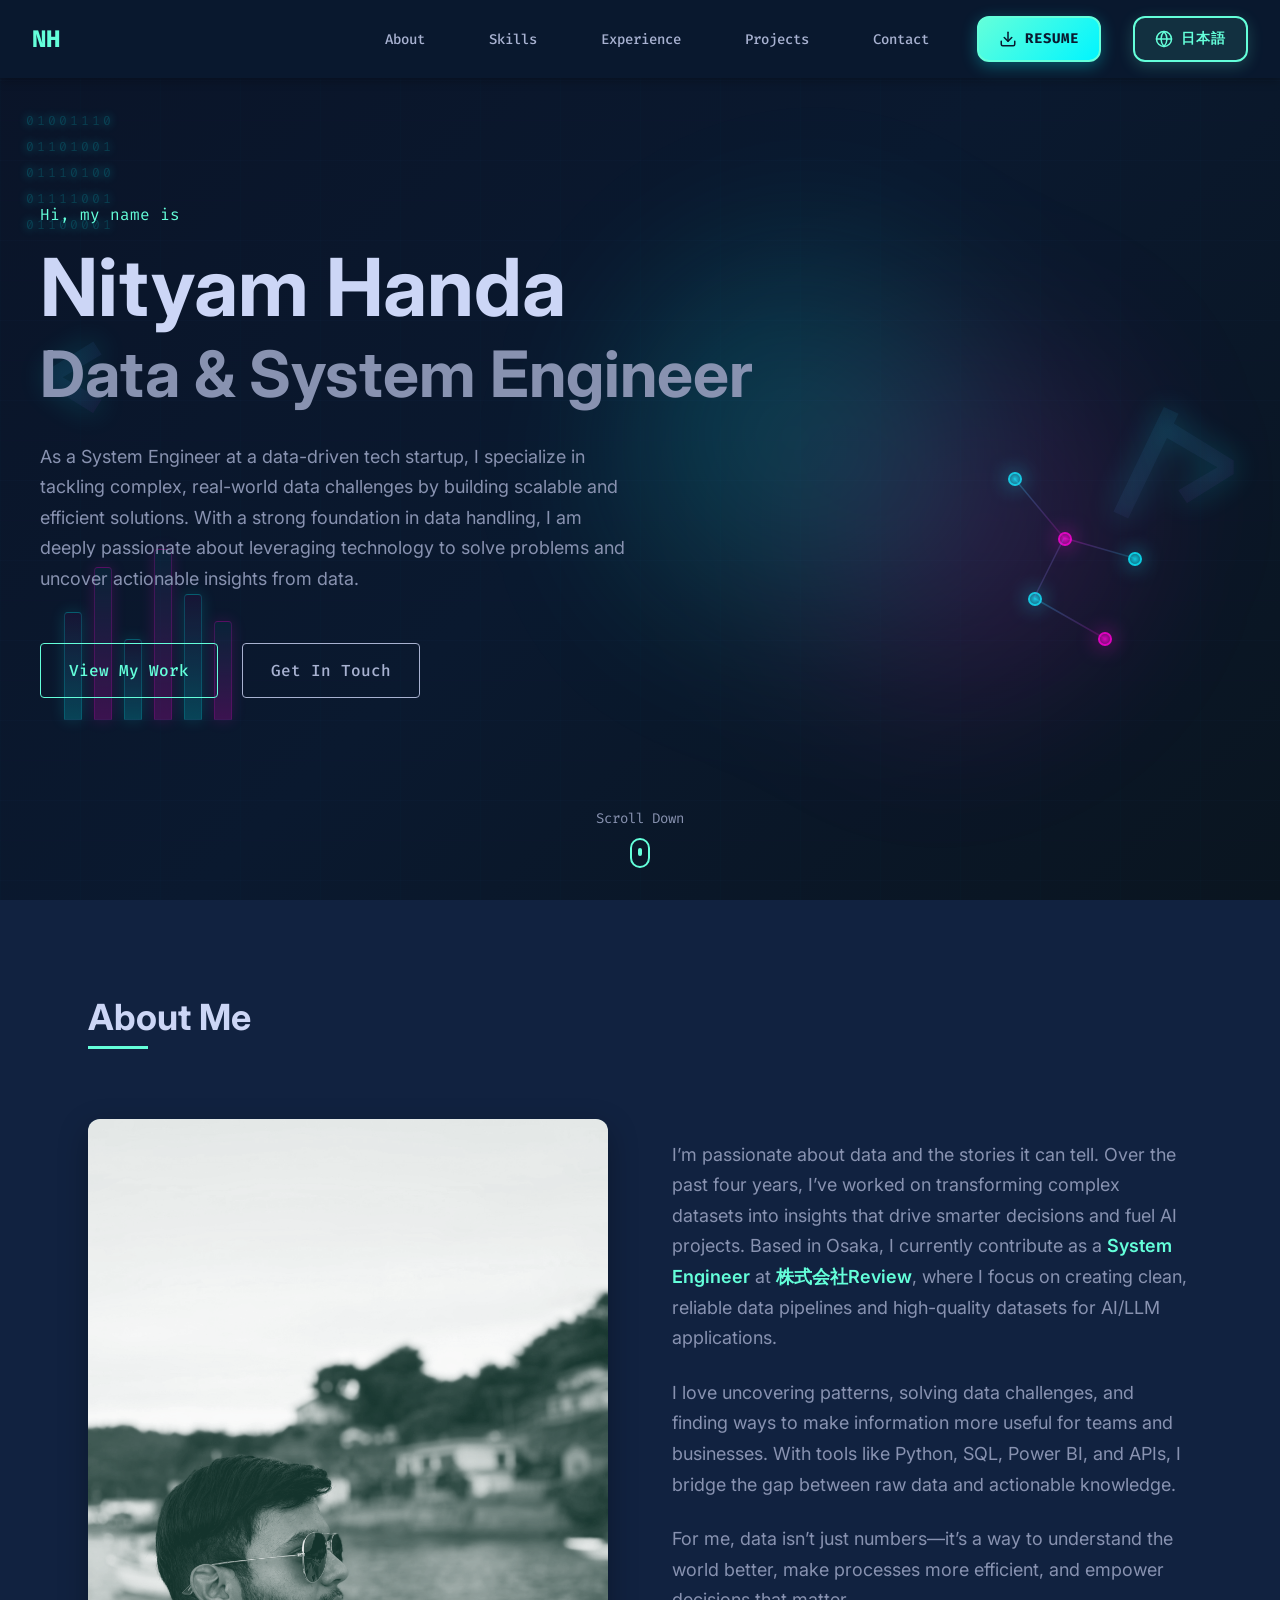
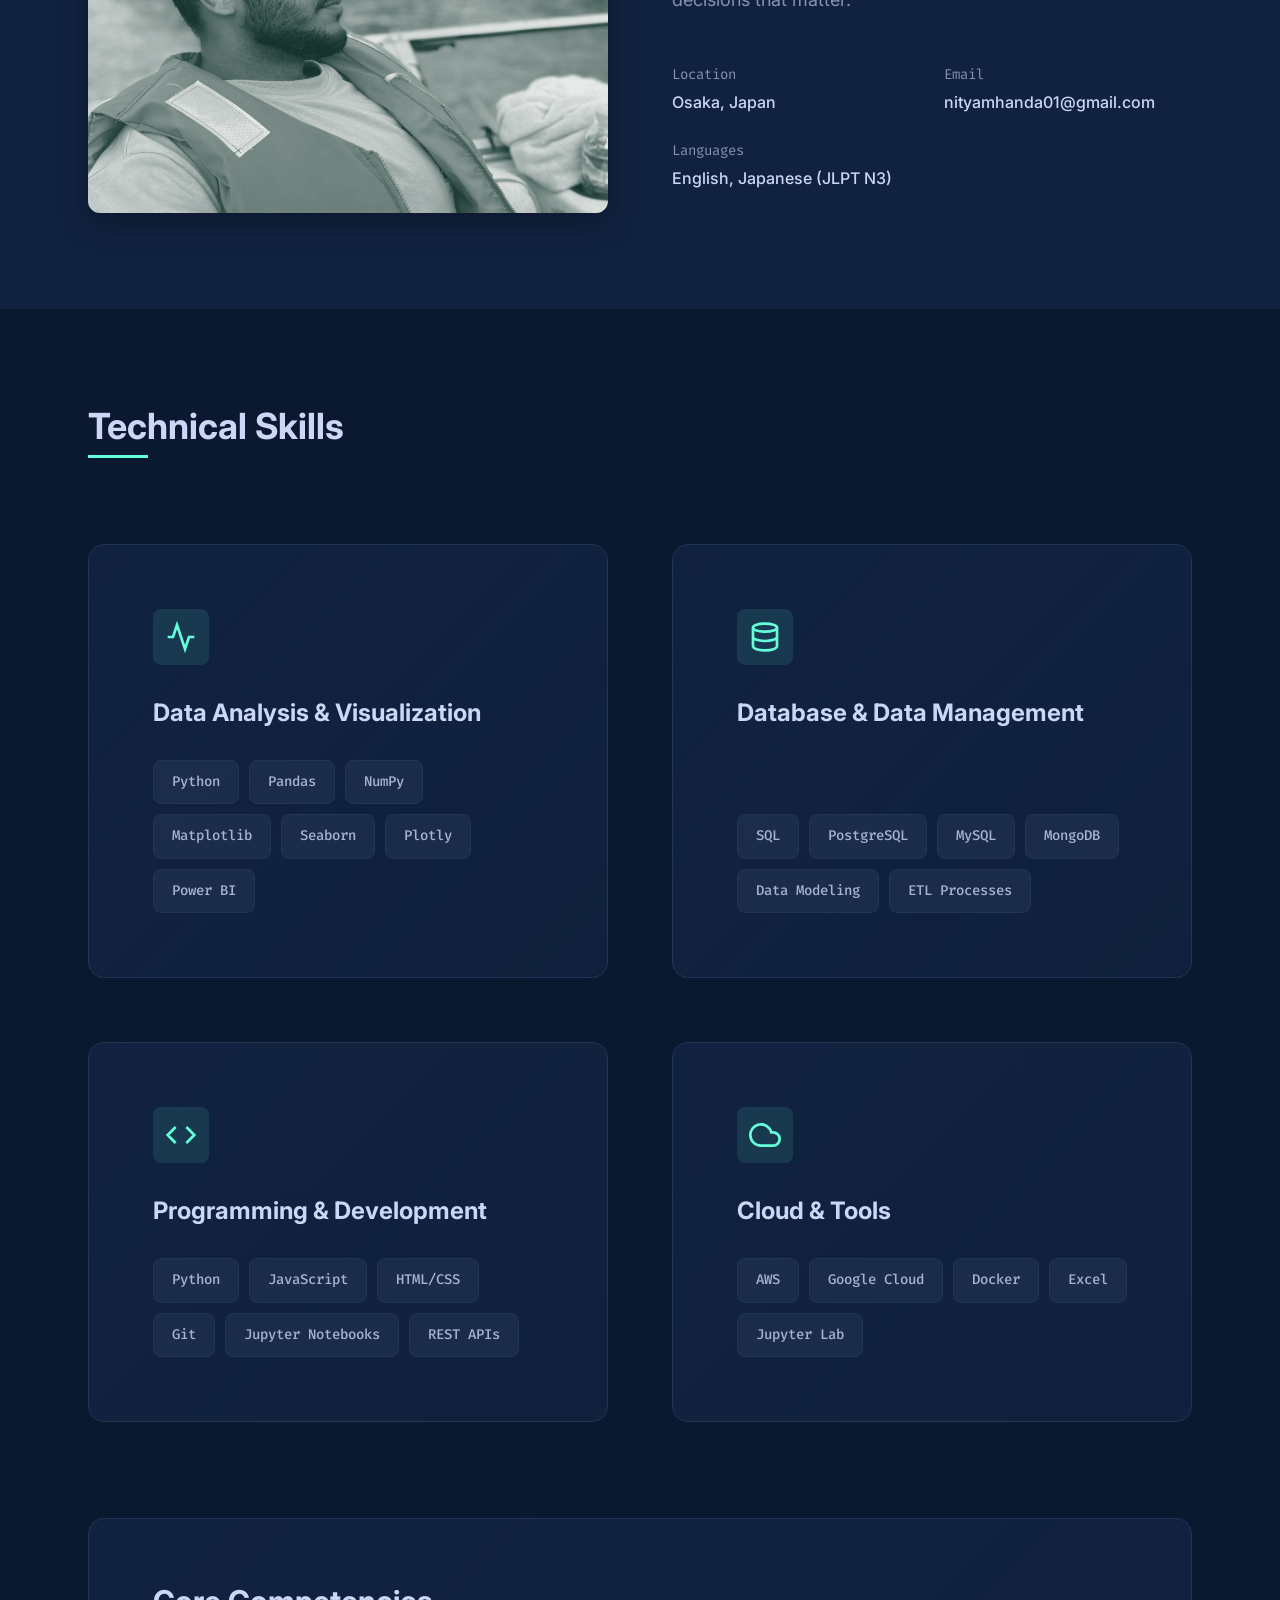
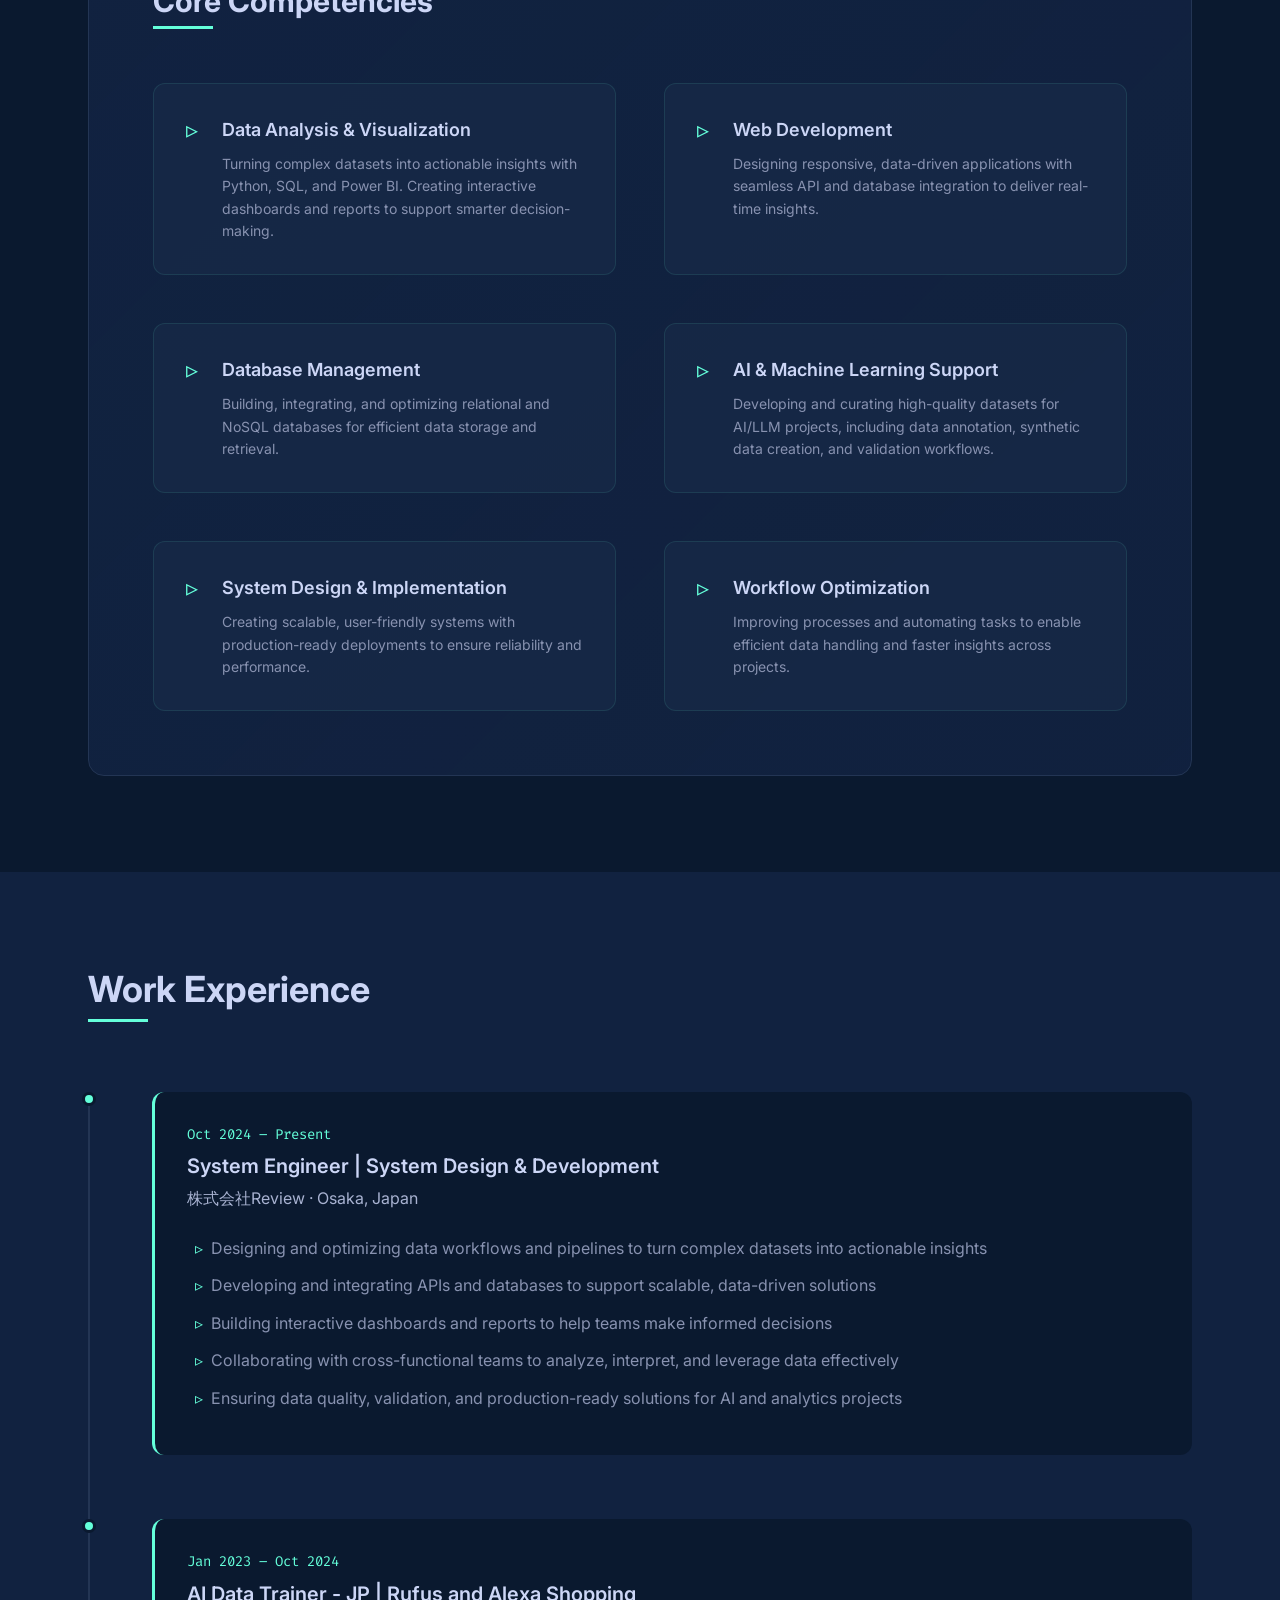
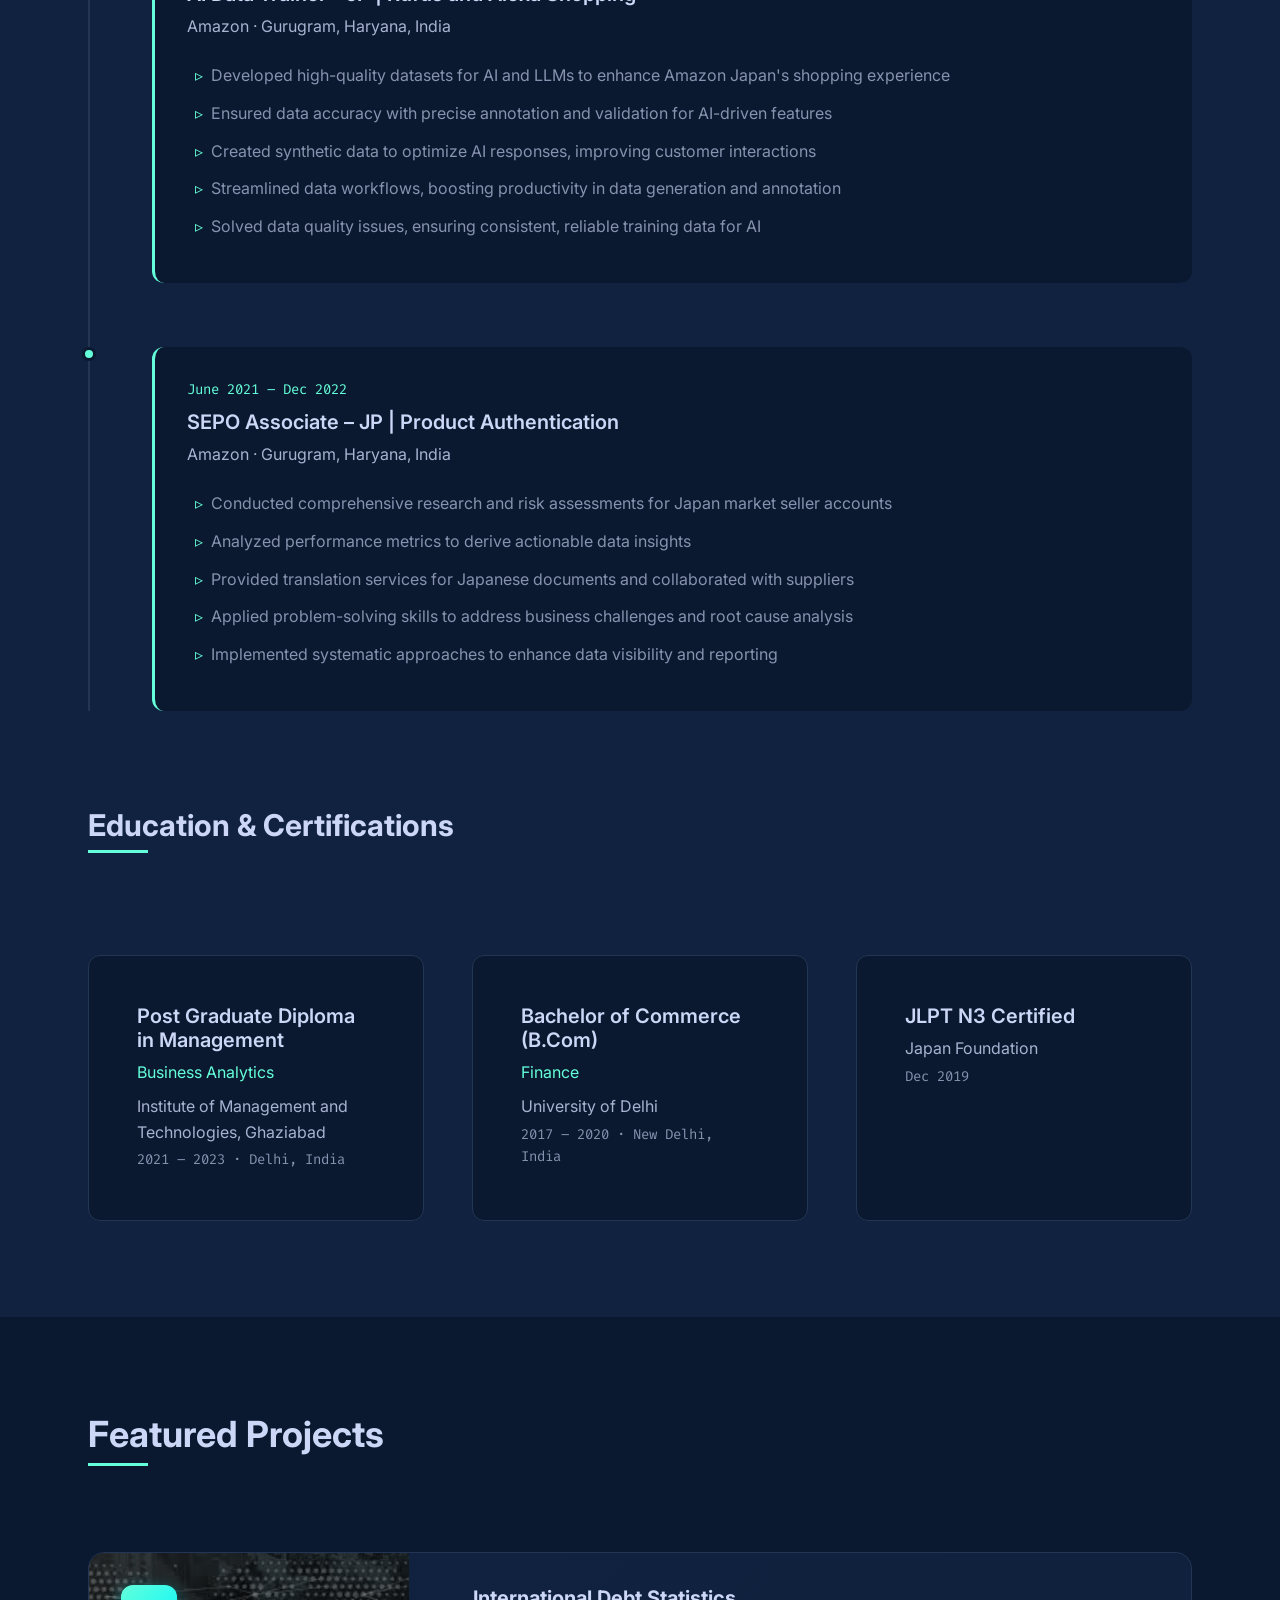
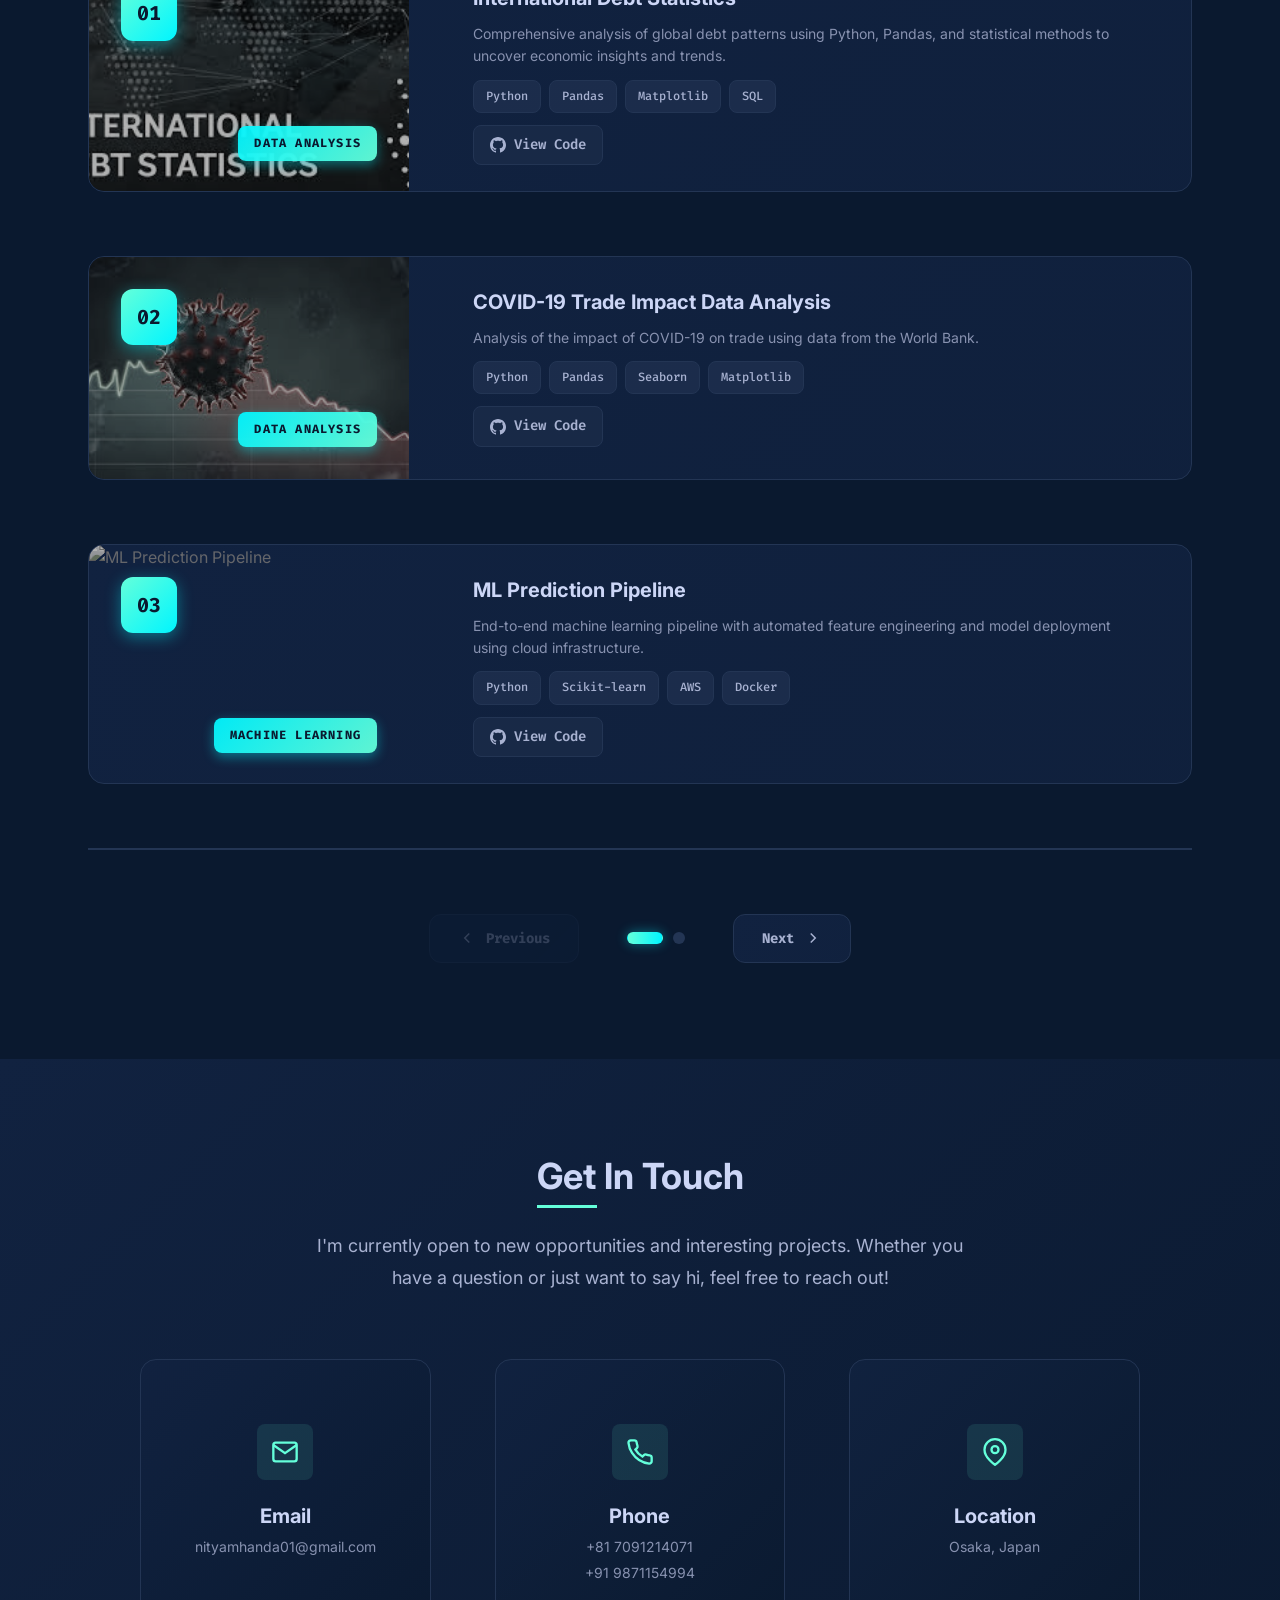
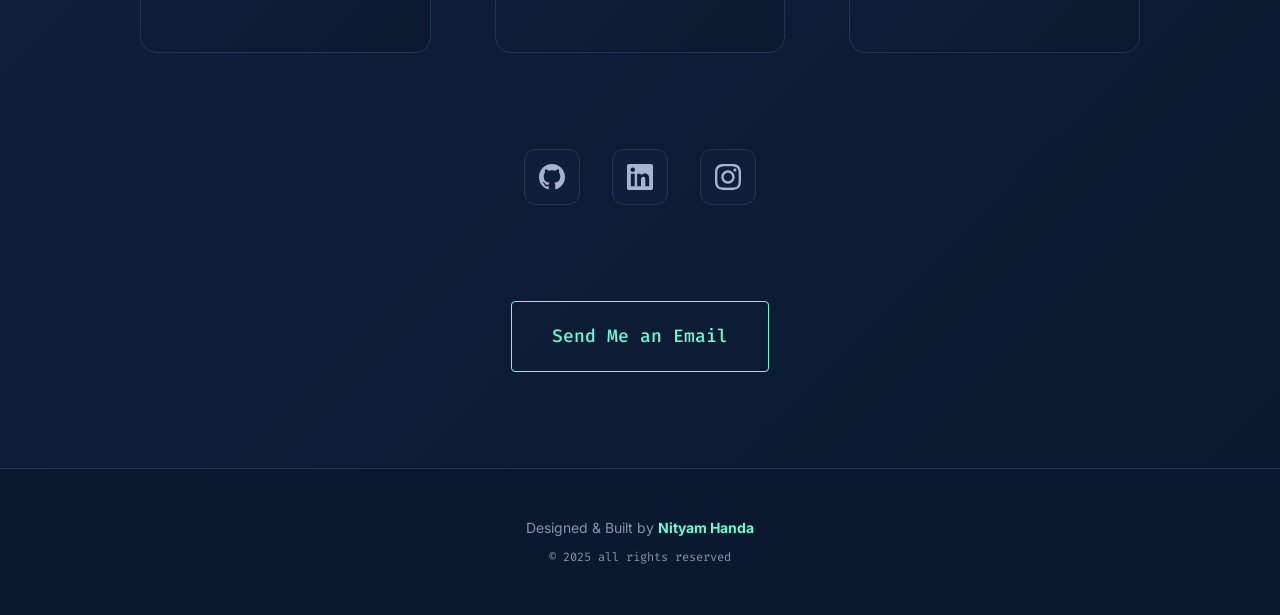
==== index.html @ 38f533dc "resume add" ====
<!DOCTYPE html>
<html lang="en">
<head>
    <meta charset="UTF-8">
    <meta name="viewport" content="width=device-width, initial-scale=1.0">
    <meta name="description" content="Nityam Handa - Data & System Engineer with 4+ years of experience in full-stack development, data analysis, and AI data training.">
    <meta name="author" content="Nityam Handa">
    <meta name="keywords" content="Data Engineer, System Engineer, Full-stack Developer, Python, SQL, Power BI, AI, Machine Learning">
    
    <title>Nityam Handa | Data & System Engineer</title>
    
    <!-- Favicon -->
    <link rel="icon" href="assets/images/favicon.png" type="image/png">
    
    <!-- Google Fonts -->
    <link rel="preconnect" href="https://fonts.googleapis.com">
    <link rel="preconnect" href="https://fonts.gstatic.com" crossorigin>
    <link href="https://fonts.googleapis.com/css2?family=Inter:wght@300;400;500;600;700;800&family=Fira+Code:wght@400;500&display=swap" rel="stylesheet">
    
    <!-- Stylesheet -->
    <link rel="stylesheet" href="css/style.css">
</head>
<body>
    <!-- Navigation -->
    <nav class="navbar" id="navbar">
        <div class="nav-container">
            <a href="#home" class="nav-logo">NH</a>
            <ul class="nav-menu">
                <li class="nav-item"><a href="#about" class="nav-link">About</a></li>
                <li class="nav-item"><a href="#skills" class="nav-link">Skills</a></li>
                <li class="nav-item"><a href="#experience" class="nav-link">Experience</a></li>
                <li class="nav-item"><a href="#projects" class="nav-link">Projects</a></li>
                <li class="nav-item"><a href="#contact" class="nav-link">Contact</a></li>
                <li class="nav-item">
                    <a href="assets/resume/Nityam-Resume(2025-10-07).pdf" download="Nityam-Resume(2025-10-07).pdf" class="resume-download-btn" aria-label="Download Resume">
                        <svg xmlns="http://www.w3.org/2000/svg" viewBox="0 0 24 24" fill="none" stroke="currentColor" stroke-width="2" stroke-linecap="round" stroke-linejoin="round">
                            <path d="M21 15v4a2 2 0 0 1-2 2H5a2 2 0 0 1-2-2v-4"></path>
                            <polyline points="7 10 12 15 17 10"></polyline>
                            <line x1="12" y1="15" x2="12" y2="3"></line>
                        </svg>
                        <span>Resume</span>
                    </a>
                </li>
                <li class="nav-item">
                    <a href="index-jp.html" class="lang-toggle-btn" aria-label="Switch Language">
                        <svg xmlns="http://www.w3.org/2000/svg" viewBox="0 0 24 24" fill="none" stroke="currentColor" stroke-width="2" stroke-linecap="round" stroke-linejoin="round">
                            <circle cx="12" cy="12" r="10"></circle>
                            <line x1="2" y1="12" x2="22" y2="12"></line>
                            <path d="M12 2a15.3 15.3 0 0 1 4 10 15.3 15.3 0 0 1-4 10 15.3 15.3 0 0 1-4-10 15.3 15.3 0 0 1 4-10z"></path>
                        </svg>
                        <span>日本語</span>
                    </a>
                </li>
            </ul>
            <div class="hamburger">
                <span class="bar"></span>
                <span class="bar"></span>
                <span class="bar"></span>
            </div>
        </div>
    </nav>

    <!-- Hero Section -->
    <section id="home" class="hero">
        <!-- Data Tech Background Graphics -->
        <div class="hero-graphics">
            <!-- Floating Data Nodes - Quantum Network -->
            <div class="data-nodes">
                <div class="node node-1"></div>
                <div class="node node-2"></div>
                <div class="node node-3"></div>
                <div class="node node-4"></div>
                <div class="node node-5"></div>
                <svg class="connections" viewBox="0 0 200 250">
                    <defs>
                        <linearGradient id="grad-cyan" x1="0%" y1="0%" x2="100%" y2="100%">
                            <stop offset="0%" style="stop-color:rgba(0, 245, 255, 0.5);stop-opacity:1" />
                            <stop offset="100%" style="stop-color:rgba(255, 0, 214, 0.3);stop-opacity:1" />
                        </linearGradient>
                        <linearGradient id="grad-magenta" x1="0%" y1="0%" x2="100%" y2="100%">
                            <stop offset="0%" style="stop-color:rgba(255, 0, 214, 0.5);stop-opacity:1" />
                            <stop offset="100%" style="stop-color:rgba(0, 245, 255, 0.3);stop-opacity:1" />
                        </linearGradient>
                    </defs>
                    <line x1="36" y1="26" x2="86" y2="86" stroke="url(#grad-cyan)" stroke-width="1.5"/>
                    <line x1="86" y1="86" x2="56" y2="146" stroke="url(#grad-magenta)" stroke-width="1.5"/>
                    <line x1="56" y1="146" x2="126" y2="186" stroke="url(#grad-cyan)" stroke-width="1.5"/>
                    <line x1="86" y1="86" x2="156" y2="106" stroke="url(#grad-magenta)" stroke-width="1.5"/>
                </svg>
            </div>
            
            <!-- Animated Bar Chart -->
            <div class="chart-bars">
                <div class="bar" style="height: 60%;"></div>
                <div class="bar" style="height: 85%;"></div>
                <div class="bar" style="height: 45%;"></div>
                <div class="bar" style="height: 95%;"></div>
                <div class="bar" style="height: 70%;"></div>
                <div class="bar" style="height: 55%;"></div>
            </div>
            
            <!-- Code Brackets Decoration -->
            <div class="code-decoration code-left">&lt;</div>
            <div class="code-decoration code-right">/&gt;</div>
            
            <!-- Binary Stream -->
            <div class="binary-stream">
                01001110<br>
                01101001<br>
                01110100<br>
                01111001<br>
                01100001
            </div>
        </div>
        
        <div class="hero-container">
            <p class="hero-greeting">Hi, my name is</p>
            <h1 class="hero-name">Nityam Handa</h1>
            <h2 class="hero-title">Data & System Engineer</h2>
            <p class="hero-description">
                As a System Engineer at a data-driven tech startup, I specialize in tackling complex, real-world data challenges by building scalable and efficient solutions. 
                With a strong foundation in data handling, I am deeply passionate about leveraging technology to solve problems and uncover actionable insights from data.
            </p>
            <div class="hero-cta">
                <a href="#projects" class="btn btn-primary">View My Work</a>
                <a href="#contact" class="btn btn-secondary">Get In Touch</a>
            </div>
        </div>
        <div class="scroll-indicator">
            <span>Scroll Down</span>
            <div class="scroll-arrow"></div>
        </div>
    </section>

    <!-- About Section -->
    <section id="about" class="about section">
        <div class="container">
            <h2 class="section-title">About Me</h2>
            <div class="about-content">
                <div class="about-image">
                    <div class="image-wrapper">
                        <img src="assets/images/profile.jpg" alt="Nityam Handa">
                    </div>
                </div>
                <div class="about-text">
                    <p class="about-description">
                        I’m passionate about data and the stories it can tell. Over the past four years, I’ve worked on transforming complex datasets into insights that drive smarter decisions and fuel AI projects. Based in Osaka, I currently contribute as a <strong>System Engineer</strong> at <strong>株式会社Review</strong>, where I focus on creating clean, reliable data pipelines and high-quality datasets for AI/LLM applications.
                    </p>
                    <p class="about-description">
                        I love uncovering patterns, solving data challenges, and finding ways to make information more useful for teams and businesses. With tools like Python, SQL, Power BI, and APIs, I bridge the gap between raw data and actionable knowledge.
                    </p>
                    <p class="about-description">
                        For me, data isn’t just numbers—it’s a way to understand the world better, make processes more efficient, and empower decisions that matter.
                    </p>
                    
                    <div class="about-info">
                        <div class="info-item">
                            <span class="info-label">Location</span>
                            <span class="info-value">Osaka, Japan</span>
                        </div>
                        <div class="info-item">
                            <span class="info-label">Email</span>
                            <a href="mailto:nityamhanda01@gmail.com" class="info-value">nityamhanda01@gmail.com</a>
                        </div>
                        <div class="info-item">
                            <span class="info-label">Languages</span>
                            <span class="info-value">English, Japanese (JLPT N3)</span>
                        </div>
                    </div>
                </div>
            </div>
        </div>
    </section>

    <!-- Skills Section -->
    <section id="skills" class="skills section">
        <div class="container">
            <h2 class="section-title">Technical Skills</h2>
            <!-- <p class="section-subtitle">Technologies and tools I work with</p> -->
            
            <div class="skills-grid">
                <!-- Data Analysis & Visualization -->
                <article class="skill-category">
                    <div class="skill-icon">
                        <svg viewBox="0 0 24 24" fill="none" stroke="currentColor" stroke-width="2">
                            <polyline points="22 12 18 12 15 21 9 3 6 12 2 12"></polyline>
                        </svg>
                    </div>
                    <h3 class="skill-category-title">Data Analysis & Visualization</h3>
                    <div class="skill-tags">
                        <span class="skill-tag">Python</span>
                        <span class="skill-tag">Pandas</span>
                        <span class="skill-tag">NumPy</span>
                        <span class="skill-tag">Matplotlib</span>
                        <span class="skill-tag">Seaborn</span>
                        <span class="skill-tag">Plotly</span>
                        <span class="skill-tag">Power BI</span>
                    </div>
                </article>

                <!-- Database & Data Management -->
                <article class="skill-category">
                    <div class="skill-icon">
                        <svg viewBox="0 0 24 24" fill="none" stroke="currentColor" stroke-width="2">
                            <ellipse cx="12" cy="5" rx="9" ry="3"></ellipse>
                            <path d="M21 12c0 1.66-4 3-9 3s-9-1.34-9-3"></path>
                            <path d="M3 5v14c0 1.66 4 3 9 3s9-1.34 9-3V5"></path>
                        </svg>
                    </div>
                    <h3 class="skill-category-title">Database & Data Management</h3>
                    <div class="skill-tags">
                        <span class="skill-tag">SQL</span>
                        <span class="skill-tag">PostgreSQL</span>
                        <span class="skill-tag">MySQL</span>
                        <span class="skill-tag">MongoDB</span>
                        <span class="skill-tag">Data Modeling</span>
                        <span class="skill-tag">ETL Processes</span>
                    </div>
                </article>

                <!-- Programming & Development -->
                <article class="skill-category">
                    <div class="skill-icon">
                        <svg viewBox="0 0 24 24" fill="none" stroke="currentColor" stroke-width="2">
                            <polyline points="16 18 22 12 16 6"></polyline>
                            <polyline points="8 6 2 12 8 18"></polyline>
                        </svg>
                    </div>
                    <h3 class="skill-category-title">Programming & Development</h3>
                    <div class="skill-tags">
                        <span class="skill-tag">Python</span>
                        <span class="skill-tag">JavaScript</span>
                        <span class="skill-tag">HTML/CSS</span>
                        <span class="skill-tag">Git</span>
                        <span class="skill-tag">Jupyter Notebooks</span>
                        <span class="skill-tag">REST APIs</span>
                    </div>
                </article>

                <!-- Cloud & Tools -->
                <article class="skill-category">
                    <div class="skill-icon">
                        <svg viewBox="0 0 24 24" fill="none" stroke="currentColor" stroke-width="2">
                            <path d="M18 10h-1.26A8 8 0 1 0 9 20h9a5 5 0 0 0 0-10z"></path>
                        </svg>
                    </div>
                    <h3 class="skill-category-title">Cloud & Tools</h3>
                    <div class="skill-tags">
                        <span class="skill-tag">AWS</span>
                        <span class="skill-tag">Google Cloud</span>
                        <span class="skill-tag">Docker</span>
                        <span class="skill-tag">Excel</span>
                        <span class="skill-tag">Jupyter Lab</span>
                    </div>
                </article>
            </div>

            <!-- Core Competencies -->
            <div class="competencies">
                <h3 class="competencies-title">Core Competencies</h3>
                <div class="competencies-grid">
                    <div class="competency-item">
                        <span class="competency-bullet">▹</span>
                        <div>
                            <strong>Data Analysis & Visualization</strong>
                            <p>Turning complex datasets into actionable insights with Python, SQL, and Power BI. Creating interactive dashboards and reports to support smarter decision-making.</p>
                        </div>
                    </div>
                    <div class="competency-item">
                        <span class="competency-bullet">▹</span>
                        <div>
                            <strong>Web Development</strong>
                            <p>Designing responsive, data-driven applications with seamless API and database integration to deliver real-time insights.</p>
                        </div>
                    </div>
                    <div class="competency-item">
                        <span class="competency-bullet">▹</span>
                        <div>
                            <strong>Database Management</strong>
                            <p>Building, integrating, and optimizing relational and NoSQL databases for efficient data storage and retrieval.</p>
                        </div>
                    </div>
                    <div class="competency-item">
                        <span class="competency-bullet">▹</span>
                        <div>
                            <strong>AI & Machine Learning Support</strong>
                            <p>Developing and curating high-quality datasets for AI/LLM projects, including data annotation, synthetic data creation, and validation workflows.</p>
                        </div>
                    </div>
                    <div class="competency-item">
                        <span class="competency-bullet">▹</span>
                        <div>
                            <strong>System Design & Implementation</strong>
                            <p>Creating scalable, user-friendly systems with production-ready deployments to ensure reliability and performance.</p>
                        </div>
                    </div>
                    <div class="competency-item">
                        <span class="competency-bullet">▹</span>
                        <div>
                            <strong>Workflow Optimization</strong>
                            <p>Improving processes and automating tasks to enable efficient data handling and faster insights across projects.</p>
                        </div>
                    </div>
                </div>
            </div>
        </div>
    </section>

    <!-- Experience Section -->
    <section id="experience" class="experience section">
        <div class="container">
            <h2 class="section-title">Work Experience</h2>
            
            <div class="timeline">
                <!-- Current Position -->
                <article class="timeline-item">
                    <div class="timeline-marker"></div>
                    <div class="timeline-content">
                        <span class="timeline-date">Oct 2024 – Present</span>
                        <h3 class="timeline-title">System Engineer | System Design & Development</h3>
                        <p class="timeline-company">株式会社Review · Osaka, Japan</p>
                        <ul class="timeline-description">
                            <li>Designing and optimizing data workflows and pipelines to turn complex datasets into actionable insights</li>
                            <li>Developing and integrating APIs and databases to support scalable, data-driven solutions</li>
                            <li>Building interactive dashboards and reports to help teams make informed decisions</li>
                            <li>Collaborating with cross-functional teams to analyze, interpret, and leverage data effectively</li>
                            <li>Ensuring data quality, validation, and production-ready solutions for AI and analytics projects</li>
                        </ul>
                    </div>
                </article>

                <!-- Amazon - AI Data Trainer -->
                <article class="timeline-item">
                    <div class="timeline-marker"></div>
                    <div class="timeline-content">
                        <span class="timeline-date">Jan 2023 – Oct 2024</span>
                        <h3 class="timeline-title">AI Data Trainer - JP | Rufus and Alexa Shopping</h3>
                        <p class="timeline-company">Amazon · Gurugram, Haryana, India</p>
                        <ul class="timeline-description">
                            <li>Developed high-quality datasets for AI and LLMs to enhance Amazon Japan's shopping experience</li>
                            <li>Ensured data accuracy with precise annotation and validation for AI-driven features</li>
                            <li>Created synthetic data to optimize AI responses, improving customer interactions</li>
                            <li>Streamlined data workflows, boosting productivity in data generation and annotation</li>
                            <li>Solved data quality issues, ensuring consistent, reliable training data for AI</li>
                        </ul>
                    </div>
                </article>

                <!-- Amazon - SEPO Associate -->
                <article class="timeline-item">
                    <div class="timeline-marker"></div>
                    <div class="timeline-content">
                        <span class="timeline-date">June 2021 – Dec 2022</span>
                        <h3 class="timeline-title">SEPO Associate – JP | Product Authentication</h3>
                        <p class="timeline-company">Amazon · Gurugram, Haryana, India</p>
                        <ul class="timeline-description">
                            <li>Conducted comprehensive research and risk assessments for Japan market seller accounts</li>
                            <li>Analyzed performance metrics to derive actionable data insights</li>
                            <li>Provided translation services for Japanese documents and collaborated with suppliers</li>
                            <li>Applied problem-solving skills to address business challenges and root cause analysis</li>
                            <li>Implemented systematic approaches to enhance data visibility and reporting</li>
                        </ul>
                    </div>
                </article>
            </div>

            <!-- Education -->
            <div class="education">
                <h3 class="education-title">Education & Certifications</h3>
                <div class="education-grid">
                    <article class="education-item">
                        <h4>Post Graduate Diploma in Management</h4>
                        <p class="education-degree">Business Analytics</p>
                        <p class="education-school">Institute of Management and Technologies, Ghaziabad</p>
                        <p class="education-date">2021 – 2023 · Delhi, India</p>
                    </article>
                    <article class="education-item">
                        <h4>Bachelor of Commerce (B.Com)</h4>
                        <p class="education-degree">Finance</p>
                        <p class="education-school">University of Delhi</p>
                        <p class="education-date">2017 – 2020 · New Delhi, India</p>
                    </article>
                    <article class="education-item">
                        <h4>JLPT N3 Certified</h4>
                        <p class="education-school">Japan Foundation</p>
                        <p class="education-date">Dec 2019</p>
                    </article>
                </div>
            </div>
        </div>
    </section>

    <!-- Projects Section -->
    <section id="projects" class="projects section">
        <div class="container">
            <h2 class="section-title">Featured Projects</h2>
            <!-- <p class="section-subtitle">Some of my recent work</p> -->
            
            <!-- Projects Container with Pagination -->
            <div class="projects-container">
                <div class="projects-grid" id="projects-grid">
                <!-- Project 1 -->
                <article class="project-card" data-category="data-analysis">
                    <div class="project-number">01</div>
                    <div class="project-image">
                        <img src="assets/images/images.jpeg" alt="International Debt Statistics Analysis">
                        <div class="project-overlay">
                            <span class="project-badge">Data Analysis</span>
                        </div>
                    </div>
                    <div class="project-content">
                        <h3 class="project-title">International Debt Statistics</h3>
                        <p class="project-description">
                            Comprehensive analysis of global debt patterns using Python, Pandas, and statistical methods to uncover economic insights and trends.
                        </p>
                        <div class="project-tech">
                            <span class="tech-tag">Python</span>
                            <span class="tech-tag">Pandas</span>
                            <span class="tech-tag">Matplotlib</span>
                            <span class="tech-tag">SQL</span>
                        </div>
                        <div class="project-links">
                            <a href="https://github.com/Nityam713/International-Debt-Statistics" target="_blank" rel="noopener noreferrer" class="project-link">
                                <svg viewBox="0 0 24 24" fill="currentColor">
                                    <path d="M12 0c-6.626 0-12 5.373-12 12 0 5.302 3.438 9.8 8.207 11.387.599.111.793-.261.793-.577v-2.234c-3.338.726-4.033-1.416-4.033-1.416-.546-1.387-1.333-1.756-1.333-1.756-1.089-.745.083-.729.083-.729 1.205.084 1.839 1.237 1.839 1.237 1.07 1.834 2.807 1.304 3.492.997.107-.775.418-1.305.762-1.604-2.665-.305-5.467-1.334-5.467-5.931 0-1.311.469-2.381 1.236-3.221-.124-.303-.535-1.524.117-3.176 0 0 1.008-.322 3.301 1.23.957-.266 1.983-.399 3.003-.404 1.02.005 2.047.138 3.006.404 2.291-1.552 3.297-1.23 3.297-1.23.653 1.653.242 2.874.118 3.176.77.84 1.235 1.911 1.235 3.221 0 4.609-2.807 5.624-5.479 5.921.43.372.823 1.102.823 2.222v3.293c0 .319.192.694.801.576 4.765-1.589 8.199-6.086 8.199-11.386 0-6.627-5.373-12-12-12z"/>
                                </svg>
                                <span>View Code</span>
                            </a>
                        </div>
                    </div>
                </article>

                <!-- Project 2 -->
                <article class="project-card" data-category="Data Analysis">
                    <div class="project-number">02</div>
                    <div class="project-image">
                        <img src="assets/images/images2.jpeg" alt="COVID-19-Trade-Impact-Data-Analysis
                        ">
                        <div class="project-overlay">
                            <span class="project-badge">Data Analysis</span>
                        </div>
                    </div>
                    <div class="project-content">
                        <h3 class="project-title">COVID-19 Trade Impact Data Analysis</h3>
                        <p class="project-description">
                            Analysis of the impact of COVID-19 on trade using data from the World Bank.
                        </p>
                        <div class="project-tech">
                            <span class="tech-tag">Python</span>
                            <span class="tech-tag">Pandas</span>
                            <span class="tech-tag">Seaborn</span>
                            <span class="tech-tag">Matplotlib</span>
                        </div>
                        <div class="project-links">
                            <a href="https://github.com/Nityam713/COVID-19-Trade-Impact-Data-Analysis" target="_blank" rel="noopener noreferrer" class="project-link">
                                <svg viewBox="0 0 24 24" fill="currentColor">
                                    <path d="M12 0c-6.626 0-12 5.373-12 12 0 5.302 3.438 9.8 8.207 11.387.599.111.793-.261.793-.577v-2.234c-3.338.726-4.033-1.416-4.033-1.416-.546-1.387-1.333-1.756-1.333-1.756-1.089-.745.083-.729.083-.729 1.205.084 1.839 1.237 1.839 1.237 1.07 1.834 2.807 1.304 3.492.997.107-.775.418-1.305.762-1.604-2.665-.305-5.467-1.334-5.467-5.931 0-1.311.469-2.381 1.236-3.221-.124-.303-.535-1.524.117-3.176 0 0 1.008-.322 3.301 1.23.957-.266 1.983-.399 3.003-.404 1.02.005 2.047.138 3.006.404 2.291-1.552 3.297-1.23 3.297-1.23.653 1.653.242 2.874.118 3.176.77.84 1.235 1.911 1.235 3.221 0 4.609-2.807 5.624-5.479 5.921.43.372.823 1.102.823 2.222v3.293c0 .319.192.694.801.576 4.765-1.589 8.199-6.086 8.199-11.386 0-6.627-5.373-12-12-12z"/>
                                </svg>
                                <span>View Code</span>
                            </a>
                        </div>
                    </div>
                </article>

                <!-- Project 3 -->
                <article class="project-card" data-category="machine-learning">
                    <div class="project-number">03</div>
                    <div class="project-image">
                        <img src="https://images.unsplash.com/photo-1555949963-aa79dcee981c?w=600&h=400&fit=crop" alt="ML Prediction Pipeline">
                        <div class="project-overlay">
                            <span class="project-badge">Machine Learning</span>
                        </div>
                    </div>
                    <div class="project-content">
                        <h3 class="project-title">ML Prediction Pipeline</h3>
                        <p class="project-description">
                            End-to-end machine learning pipeline with automated feature engineering and model deployment using cloud infrastructure.
                        </p>
                        <div class="project-tech">
                            <span class="tech-tag">Python</span>
                            <span class="tech-tag">Scikit-learn</span>
                            <span class="tech-tag">AWS</span>
                            <span class="tech-tag">Docker</span>
                        </div>
                        <div class="project-links">
                            <a href="#" target="_blank" rel="noopener noreferrer" class="project-link">
                                <svg viewBox="0 0 24 24" fill="currentColor">
                                    <path d="M12 0c-6.626 0-12 5.373-12 12 0 5.302 3.438 9.8 8.207 11.387.599.111.793-.261.793-.577v-2.234c-3.338.726-4.033-1.416-4.033-1.416-.546-1.387-1.333-1.756-1.333-1.756-1.089-.745.083-.729.083-.729 1.205.084 1.839 1.237 1.839 1.237 1.07 1.834 2.807 1.304 3.492.997.107-.775.418-1.305.762-1.604-2.665-.305-5.467-1.334-5.467-5.931 0-1.311.469-2.381 1.236-3.221-.124-.303-.535-1.524.117-3.176 0 0 1.008-.322 3.301 1.23.957-.266 1.983-.399 3.003-.404 1.02.005 2.047.138 3.006.404 2.291-1.552 3.297-1.23 3.297-1.23.653 1.653.242 2.874.118 3.176.77.84 1.235 1.911 1.235 3.221 0 4.609-2.807 5.624-5.479 5.921.43.372.823 1.102.823 2.222v3.293c0 .319.192.694.801.576 4.765-1.589 8.199-6.086 8.199-11.386 0-6.627-5.373-12-12-12z"/>
                                </svg>
                                <span>View Code</span>
                            </a>
                        </div>
                    </div>
                </article>

                <!-- Project 4 - Data Market Square -->
                <article class="project-card" data-category="web-development">
                    <div class="project-number">04</div>
                    <div class="project-image">
                        <img src="assets/images/dms.png" alt="Data Market Square">
                        <div class="project-overlay">
                            <span class="project-badge">Collaborative</span>
                        </div>
                    </div>
                    <div class="project-content">
                        <h3 class="project-title">Data Market Square</h3>
                        <p class="project-description">
                            Company website with CMS, blog system, and contact management for client. Built with modern web technologies.
                        </p>
                        <div class="project-tech">
                            <span class="tech-tag">Web Development</span>
                            <span class="tech-tag">CMS</span>
                            <span class="tech-tag">Full-stack</span>
                        </div>
                        <div class="project-links">
                            <a href="https://www.dm-square.com/" target="_blank" rel="noopener noreferrer" class="project-link">
                                <svg viewBox="0 0 24 24" fill="currentColor">
                                    <path d="M12 0c-6.626 0-12 5.373-12 12 0 5.302 3.438 9.8 8.207 11.387.599.111.793-.261.793-.577v-2.234c-3.338.726-4.033-1.416-4.033-1.416-.546-1.387-1.333-1.756-1.333-1.756-1.089-.745.083-.729.083-.729 1.205.084 1.839 1.237 1.839 1.237 1.07 1.834 2.807 1.304 3.492.997.107-.775.418-1.305.762-1.604-2.665-.305-5.467-1.334-5.467-5.931 0-1.311.469-2.381 1.236-3.221-.124-.303-.535-1.524.117-3.176 0 0 1.008-.322 3.301 1.23.957-.266 1.983-.399 3.003-.404 1.02.005 2.047.138 3.006.404 2.291-1.552 3.297-1.23 3.297-1.23.653 1.653.242 2.874.118 3.176.77.84 1.235 1.911 1.235 3.221 0 4.609-2.807 5.624-5.479 5.921.43.372.823 1.102.823 2.222v3.293c0 .319.192.694.801.576 4.765-1.589 8.199-6.086 8.199-11.386 0-6.627-5.373-12-12-12z"/>
                                </svg>
                                <span>Visit Site</span>
                            </a>
                        </div>
                    </div>
                </article>
            </div>
            
            <!-- Pagination Controls -->
            <div class="pagination-controls">
                <button class="pagination-btn" id="prev-btn" disabled>
                    <svg viewBox="0 0 24 24" fill="none" stroke="currentColor" stroke-width="2">
                        <polyline points="15 18 9 12 15 6"></polyline>
                    </svg>
                    Previous
                </button>
                <div class="pagination-dots" id="pagination-dots"></div>
                <button class="pagination-btn" id="next-btn">
                    Next
                    <svg viewBox="0 0 24 24" fill="none" stroke="currentColor" stroke-width="2">
                        <polyline points="9 18 15 12 9 6"></polyline>
                    </svg>
                </button>
            </div>
        </div>
        </div>
    </section>

    <!-- Contact Section -->
    <section id="contact" class="contact section">
        <div class="container">
            <h2 class="section-title">Get In Touch</h2>
            <p class="contact-intro">
                I'm currently open to new opportunities and interesting projects. Whether you have a question or 
                just want to say hi, feel free to reach out!
            </p>
            
            <div class="contact-content">
                <div class="contact-info">
                    <div class="contact-item">
                        <div class="contact-icon">
                            <svg viewBox="0 0 24 24" fill="none" stroke="currentColor" stroke-width="2">
                                <path d="M4 4h16c1.1 0 2 .9 2 2v12c0 1.1-.9 2-2 2H4c-1.1 0-2-.9-2-2V6c0-1.1.9-2 2-2z"></path>
                                <polyline points="22,6 12,13 2,6"></polyline>
                            </svg>
                        </div>
                        <div>
                            <h3>Email</h3>
                            <a href="mailto:nityamhanda01@gmail.com">nityamhanda01@gmail.com</a>
                        </div>
                    </div>
                    
                    <div class="contact-item">
                        <div class="contact-icon">
                            <svg viewBox="0 0 24 24" fill="none" stroke="currentColor" stroke-width="2">
                                <path d="M22 16.92v3a2 2 0 0 1-2.18 2 19.79 19.79 0 0 1-8.63-3.07 19.5 19.5 0 0 1-6-6 19.79 19.79 0 0 1-3.07-8.67A2 2 0 0 1 4.11 2h3a2 2 0 0 1 2 1.72 12.84 12.84 0 0 0 .7 2.81 2 2 0 0 1-.45 2.11L8.09 9.91a16 16 0 0 0 6 6l1.27-1.27a2 2 0 0 1 2.11-.45 12.84 12.84 0 0 0 2.81.7A2 2 0 0 1 22 16.92z"></path>
                            </svg>
                        </div>
                        <div>
                            <h3>Phone</h3>
                            <a href="tel:+817091214071">+81 7091214071</a>
                            <a href="tel:+919871154994">+91 9871154994</a>
                        </div>
                    </div>
                    
                    <div class="contact-item">
                        <div class="contact-icon">
                            <svg viewBox="0 0 24 24" fill="none" stroke="currentColor" stroke-width="2">
                                <path d="M21 10c0 7-9 13-9 13s-9-6-9-13a9 9 0 0 1 18 0z"></path>
                                <circle cx="12" cy="10" r="3"></circle>
                            </svg>
                        </div>
                        <div>
                            <h3>Location</h3>
                            <p>Osaka, Japan</p>
                        </div>
                    </div>
                </div>
                
                <div class="social-links">
                    <a href="https://github.com/Nityam713?tab=repositories" target="_blank" rel="noopener noreferrer" class="social-link" aria-label="GitHub">
                        <svg viewBox="0 0 24 24" fill="currentColor">
                            <path d="M12 0c-6.626 0-12 5.373-12 12 0 5.302 3.438 9.8 8.207 11.387.599.111.793-.261.793-.577v-2.234c-3.338.726-4.033-1.416-4.033-1.416-.546-1.387-1.333-1.756-1.333-1.756-1.089-.745.083-.729.083-.729 1.205.084 1.839 1.237 1.839 1.237 1.07 1.834 2.807 1.304 3.492.997.107-.775.418-1.305.762-1.604-2.665-.305-5.467-1.334-5.467-5.931 0-1.311.469-2.381 1.236-3.221-.124-.303-.535-1.524.117-3.176 0 0 1.008-.322 3.301 1.23.957-.266 1.983-.399 3.003-.404 1.02.005 2.047.138 3.006.404 2.291-1.552 3.297-1.23 3.297-1.23.653 1.653.242 2.874.118 3.176.77.84 1.235 1.911 1.235 3.221 0 4.609-2.807 5.624-5.479 5.921.43.372.823 1.102.823 2.222v3.293c0 .319.192.694.801.576 4.765-1.589 8.199-6.086 8.199-11.386 0-6.627-5.373-12-12-12z"/>
                        </svg>
                    </a>
                    <a href="https://www.linkedin.com/in/nityam-h-ab3b82157/" target="_blank" rel="noopener noreferrer" class="social-link" aria-label="LinkedIn">
                        <svg viewBox="0 0 24 24" fill="currentColor">
                            <path d="M20.447 20.452h-3.554v-5.569c0-1.328-.027-3.037-1.852-3.037-1.853 0-2.136 1.445-2.136 2.939v5.667H9.351V9h3.414v1.561h.046c.477-.9 1.637-1.85 3.37-1.85 3.601 0 4.267 2.37 4.267 5.455v6.286zM5.337 7.433c-1.144 0-2.063-.926-2.063-2.065 0-1.138.92-2.063 2.063-2.063 1.14 0 2.064.925 2.064 2.063 0 1.139-.925 2.065-2.064 2.065zm1.782 13.019H3.555V9h3.564v11.452zM22.225 0H1.771C.792 0 0 .774 0 1.729v20.542C0 23.227.792 24 1.771 24h20.451C23.2 24 24 23.227 24 22.271V1.729C24 .774 23.2 0 22.222 0h.003z"/>
                        </svg>
                    </a>
                    <a href="#" target="_blank" rel="noopener noreferrer" class="social-link" aria-label="Instagram">
                        <svg viewBox="0 0 24 24" fill="currentColor">
                            <path d="M12 2.163c3.204 0 3.584.012 4.85.07 3.252.148 4.771 1.691 4.919 4.919.058 1.265.069 1.645.069 4.849 0 3.205-.012 3.584-.069 4.849-.149 3.225-1.664 4.771-4.919 4.919-1.266.058-1.644.070-4.85.070-3.204 0-3.584-.012-4.849-.070-3.26-.149-4.771-1.699-4.919-4.92-.058-1.265-.07-1.644-.07-4.849 0-3.204.013-3.583.07-4.849.149-3.227 1.664-4.771 4.919-4.919 1.266-.057 1.645-.069 4.849-.069zm0-2.163c-3.259 0-3.667.014-4.947.072-4.358.2-6.78 2.618-6.98 6.98-.059 1.281-.073 1.689-.073 4.948 0 3.259.014 3.668.072 4.948.2 4.358 2.618 6.78 6.98 6.98 1.281.058 1.689.072 4.948.072 3.259 0 3.668-.014 4.948-.072 4.354-.2 6.782-2.618 6.979-6.98.059-1.28.073-1.689.073-4.948 0-3.259-.014-3.667-.072-4.947-.196-4.354-2.617-6.78-6.979-6.98-1.281-.059-1.69-.073-4.949-.073zm0 5.838c-3.403 0-6.162 2.759-6.162 6.162s2.759 6.163 6.162 6.163 6.162-2.759 6.162-6.163c0-3.403-2.759-6.162-6.162-6.162zm0 10.162c-2.209 0-4-1.79-4-4 0-2.209 1.791-4 4-4s4 1.791 4 4c0 2.21-1.791 4-4 4zm6.406-11.845c-.796 0-1.441.645-1.441 1.44s.645 1.44 1.441 1.44c.795 0 1.439-.645 1.439-1.44s-.644-1.44-1.439-1.44z"/>
                        </svg>
                    </a>
                </div>
            </div>
            
            <a href="mailto:nityamhanda01@gmail.com" class="btn btn-primary btn-large">Send Me an Email</a>
        </div>
    </section>

    <!-- Footer -->
    <footer class="footer">
        <div class="container">
            <p class="footer-text">
                Designed & Built by <strong>Nityam Handa</strong>
            </p>
            <p class="footer-copyright">© 2025 all rights reserved</p>
        </div>
    </footer>

    <!-- JavaScript -->
    <script src="js/script.js"></script>
</body>
</html>
---- css/style.css ----
/* ===== CSS RESET & BASE STYLES ===== */
*,
*::before,
*::after {
    margin: 0;
    padding: 0;
    box-sizing: border-box;
}

/* ===== CSS VARIABLES (Design System) ===== */
:root {
    /* Colors - Dark Navy Theme */
    --dark-navy: #0a192f;
    --light-navy: #112240;
    --lightest-navy: #233554;
    --slate: #8892b0;
    --light-slate: #a8b2d1;
    --lightest-slate: #ccd6f6;
    --white: #e6f1ff;
    --accent: #64ffda;
    --accent-glow: rgba(100, 255, 218, 0.1);
    
    /* Additional Quantum/Tech Colors */
    --electric-cyan: #00F5FF;
    --soft-magenta: #FF00D6;
    --quantum-navy: #0A1428;
    
    /* Typography */
    --font-sans: 'Inter', -apple-system, BlinkMacSystemFont, 'Segoe UI', Roboto, sans-serif;
    --font-mono: 'Fira Code', 'Courier New', monospace;
    
    /* Font Sizes */
    --fs-xs: 0.75rem;
    --fs-sm: 0.875rem;
    --fs-md: 1rem;
    --fs-lg: 1.125rem;
    --fs-xl: 1.25rem;
    --fs-2xl: 1.5rem;
    --fs-3xl: 1.875rem;
    --fs-4xl: 2.25rem;
    --fs-5xl: 3rem;
    --fs-6xl: 3.75rem;
    
    /* Spacing */
    --spacing-xs: 0.5rem;
    --spacing-sm: 1rem;
    --spacing-md: 1.5rem;
    --spacing-lg: 2rem;
    --spacing-xl: 3rem;
    --spacing-2xl: 4rem;
    --spacing-3xl: 6rem;
    
    /* Border Radius */
    --radius-sm: 4px;
    --radius-md: 8px;
    --radius-lg: 12px;
    --radius-xl: 16px;
    
    /* Transitions */
    --transition-fast: 0.2s ease;
    --transition-base: 0.3s ease;
    --transition-slow: 0.5s ease;
    
    /* Shadows */
    --shadow-sm: 0 2px 4px rgba(0, 0, 0, 0.1);
    --shadow-md: 0 4px 6px rgba(0, 0, 0, 0.1);
    --shadow-lg: 0 10px 30px rgba(0, 0, 0, 0.3);
    --shadow-xl: 0 20px 40px rgba(0, 0, 0, 0.4);
}

/* ===== BASE STYLES ===== */
html {
    scroll-behavior: smooth;
    font-size: 16px;
}

body {
    font-family: var(--font-sans);
    background-color: var(--dark-navy);
    color: var(--slate);
    line-height: 1.6;
    -webkit-font-smoothing: antialiased;
    -moz-osx-font-smoothing: grayscale;
}

h1, h2, h3, h4, h5, h6 {
    color: var(--lightest-slate);
    font-weight: 600;
    line-height: 1.2;
}

a {
    color: var(--accent);
    text-decoration: none;
    transition: all var(--transition-base);
}

a:hover {
    color: var(--accent);
    opacity: 0.8;
}

img {
    max-width: 100%;
    height: auto;
    display: block;
}

ul {
    list-style: none;
}

/* ===== UNIFIED LAYOUT SYSTEM FOR PERFECT ALIGNMENT ===== */
.container {
    max-width: 1200px;
    margin: 0 auto;
    padding: 0 var(--spacing-xl);
}

.section {
    padding: 6rem 0;
    position: relative;
}

/* Consistent Section Header Spacing */
.section-title {
    font-size: var(--fs-4xl);
    font-weight: 700;
    color: var(--lightest-slate);
    margin-bottom: var(--spacing-lg);
    position: relative;
    display: inline-block;
}

.section-title::before {
    content: '';
    position: absolute;
    bottom: -10px;
    left: 0;
    width: 60px;
    height: 3px;
    background-color: var(--accent);
}

.section-subtitle {
    font-size: var(--fs-lg);
    color: var(--slate);
    margin-bottom: var(--spacing-2xl);
    margin-top: var(--spacing-md);
    line-height: 1.6;
}

/* ===== BUTTONS ===== */
.btn {
    display: inline-block;
    padding: 0.875rem 1.75rem;
    font-size: var(--fs-md);
    font-weight: 500;
    font-family: var(--font-mono);
    border-radius: var(--radius-sm);
    cursor: pointer;
    transition: all var(--transition-base);
    border: 1px solid var(--accent);
}

.btn-primary {
    background-color: transparent;
    color: var(--accent);
}

.btn-primary:hover {
    background-color: var(--accent-glow);
    transform: translateY(-2px);
    box-shadow: 0 4px 20px rgba(100, 255, 218, 0.3);
}

.btn-secondary {
    background-color: transparent;
    color: var(--light-slate);
    border-color: var(--light-slate);
}

.btn-secondary:hover {
    color: var(--accent);
    border-color: var(--accent);
    background-color: var(--accent-glow);
}

.btn-large {
    padding: 1.25rem 2.5rem;
    font-size: var(--fs-lg);
}

/* ===== NAVIGATION ===== */
.navbar {
    position: fixed;
    top: 0;
    left: 0;
    right: 0;
    background-color: rgba(10, 25, 47, 0.95);
    backdrop-filter: blur(10px);
    z-index: 1000;
    transition: all var(--transition-base);
    box-shadow: 0 2px 10px rgba(0, 0, 0, 0.3);
}

.nav-container {
    max-width: 1400px;
    margin: 0 auto;
    padding: var(--spacing-sm) var(--spacing-lg);
    display: flex;
    justify-content: space-between;
    align-items: center;
}

.nav-logo {
    font-size: var(--fs-2xl);
    font-weight: 700;
    color: var(--accent);
    font-family: var(--font-mono);
}

.nav-menu {
    display: flex;
    align-items: center;
    gap: var(--spacing-lg);
}

.nav-link {
    color: var(--light-slate);
    font-size: var(--fs-sm);
    font-weight: 500;
    font-family: var(--font-mono);
    padding: 0.5rem 1rem;
    transition: all var(--transition-base);
}

.nav-link:hover {
    color: var(--accent);
}

.hamburger {
    display: none;
    flex-direction: column;
    cursor: pointer;
    gap: 5px;
}

.bar {
    width: 25px;
    height: 2px;
    background-color: var(--accent);
    transition: all var(--transition-base);
}

/* ===== HERO SECTION WITH QUANTUM DATA TECH GRAPHICS ===== */
.hero {
    min-height: 100vh;
    display: flex;
    flex-direction: column;
    justify-content: center;
    align-items: flex-start;
    padding: var(--spacing-3xl) var(--spacing-lg);
    position: relative;
    overflow: hidden;
    background: linear-gradient(135deg, var(--quantum-navy) 0%, var(--dark-navy) 50%, #0a1520 100%);
}

/* Geometric Grid Pattern - Quantum Theme */
.hero::before {
    content: '';
    position: absolute;
    top: 0;
    left: 0;
    right: 0;
    bottom: 0;
    background-image: 
        linear-gradient(rgba(0, 245, 255, 0.03) 1px, transparent 1px),
        linear-gradient(90deg, rgba(0, 245, 255, 0.03) 1px, transparent 1px),
        linear-gradient(rgba(255, 0, 214, 0.015) 1px, transparent 1px);
    background-size: 80px 80px, 80px 80px, 40px 40px;
    background-position: 0 0, 0 0, 40px 40px;
    animation: grid-flow 30s linear infinite;
    pointer-events: none;
    z-index: 0;
    opacity: 0.4;
}

@keyframes grid-flow {
    0% {
        background-position: 0 0, 0 0, 40px 40px;
        opacity: 0.4;
    }
    50% {
        background-position: 80px 80px, 80px 80px, 120px 120px;
        opacity: 0.6;
    }
    100% {
        background-position: 160px 160px, 160px 160px, 200px 200px;
        opacity: 0.4;
    }
}

/* Multi-colored Quantum Orb */
.hero::after {
    content: '';
    position: absolute;
    top: 20%;
    right: 8%;
    width: 600px;
    height: 600px;
    background: 
        radial-gradient(circle at 30% 40%, rgba(0, 245, 255, 0.15) 0%, transparent 50%),
        radial-gradient(circle at 70% 60%, rgba(255, 0, 214, 0.12) 0%, transparent 50%),
        radial-gradient(circle at 50% 50%, rgba(100, 255, 218, 0.08) 0%, transparent 60%);
    border-radius: 50%;
    animation: quantum-pulse 12s ease-in-out infinite;
    pointer-events: none;
    z-index: 0;
    filter: blur(60px);
}

@keyframes quantum-pulse {
    0%, 100% {
        transform: scale(1) translate(0, 0) rotate(0deg);
        opacity: 0.6;
    }
    33% {
        transform: scale(1.1) translate(-30px, -20px) rotate(120deg);
        opacity: 0.8;
    }
    66% {
        transform: scale(0.95) translate(20px, 30px) rotate(240deg);
        opacity: 0.7;
    }
}

/* Background Graphics Container */
.hero-graphics {
    position: absolute;
    top: 0;
    left: 0;
    width: 100%;
    height: 100%;
    overflow: hidden;
    pointer-events: none;
    z-index: 0;
}

/* Animated Bar Chart Visualization - Quantum Style */
.chart-bars {
    position: absolute;
    left: 5%;
    bottom: 20%;
    display: flex;
    align-items: flex-end;
    gap: 12px;
    height: 180px;
    opacity: 0.5;
}

.chart-bars .bar {
    width: 18px;
    background: linear-gradient(to top, rgba(0, 245, 255, 0.4), rgba(255, 0, 214, 0.1));
    border: 1px solid rgba(0, 245, 255, 0.4);
    border-radius: 4px 4px 0 0;
    animation: bar-rise 2.5s ease-out forwards, bar-glow 3s ease-in-out infinite;
    transform-origin: bottom;
    box-shadow: 0 0 15px rgba(0, 245, 255, 0.3);
}

.chart-bars .bar:nth-child(even) {
    background: linear-gradient(to top, rgba(255, 0, 214, 0.4), rgba(0, 245, 255, 0.1));
    border-color: rgba(255, 0, 214, 0.4);
    box-shadow: 0 0 15px rgba(255, 0, 214, 0.3);
    animation-delay: 0.3s;
}

@keyframes bar-rise {
    from {
        transform: scaleY(0);
        opacity: 0;
    }
    to {
        transform: scaleY(1);
        opacity: 1;
    }
}

@keyframes bar-glow {
    0%, 100% {
        box-shadow: 0 0 15px rgba(0, 245, 255, 0.3);
    }
    50% {
        box-shadow: 0 0 25px rgba(0, 245, 255, 0.6);
    }
}

/* Data Nodes Network Visualization - Quantum Dots */
.data-nodes {
    position: absolute;
    right: 8%;
    bottom: 22%;
    width: 200px;
    height: 250px;
}

.node {
    position: absolute;
    width: 14px;
    height: 14px;
    background: radial-gradient(circle, rgba(0, 245, 255, 0.8) 0%, rgba(0, 245, 255, 0.3) 70%);
    border: 2px solid rgba(0, 245, 255, 0.8);
    border-radius: 50%;
    animation: quantum-node-pulse 4s ease-in-out infinite;
    box-shadow: 
        0 0 20px rgba(0, 245, 255, 0.6),
        inset 0 0 10px rgba(0, 245, 255, 0.4);
}

.node-1 { 
    top: 20px; 
    left: 30px; 
    animation-delay: 0s; 
}
.node-2 { 
    top: 80px; 
    left: 80px; 
    animation-delay: 0.8s;
    background: radial-gradient(circle, rgba(255, 0, 214, 0.8) 0%, rgba(255, 0, 214, 0.3) 70%);
    border-color: rgba(255, 0, 214, 0.8);
    box-shadow: 
        0 0 20px rgba(255, 0, 214, 0.6),
        inset 0 0 10px rgba(255, 0, 214, 0.4);
}
.node-3 { 
    top: 140px; 
    left: 50px; 
    animation-delay: 1.6s;
}
.node-4 { 
    top: 180px; 
    left: 120px; 
    animation-delay: 2.4s;
    background: radial-gradient(circle, rgba(255, 0, 214, 0.8) 0%, rgba(255, 0, 214, 0.3) 70%);
    border-color: rgba(255, 0, 214, 0.8);
    box-shadow: 
        0 0 20px rgba(255, 0, 214, 0.6),
        inset 0 0 10px rgba(255, 0, 214, 0.4);
}
.node-5 { 
    top: 100px; 
    left: 150px; 
    animation-delay: 3.2s;
}

.connections {
    position: absolute;
    top: 0;
    left: 0;
    width: 100%;
    height: 100%;
    opacity: 0.6;
}

.connections line {
    animation: connection-flow 3s ease-in-out infinite;
}

@keyframes quantum-node-pulse {
    0%, 100% {
        transform: scale(1);
        opacity: 0.7;
    }
    50% {
        transform: scale(1.5);
        opacity: 1;
    }
}

@keyframes connection-flow {
    0%, 100% {
        opacity: 0.3;
        stroke-width: 1;
    }
    50% {
        opacity: 0.8;
        stroke-width: 2;
    }
}

/* Code Brackets Decoration - Quantum Colors */
.code-decoration {
    position: absolute;
    font-family: var(--font-mono);
    font-size: 120px;
    font-weight: 700;
    line-height: 1;
    pointer-events: none;
    user-select: none;
    background: linear-gradient(135deg, rgba(0, 245, 255, 0.08), rgba(255, 0, 214, 0.06));
    -webkit-background-clip: text;
    background-clip: text;
    -webkit-text-fill-color: transparent;
    text-shadow: 0 0 30px rgba(0, 245, 255, 0.2);
}

.code-left {
    top: 35%;
    left: 3%;
    animation: float-left-quantum 8s ease-in-out infinite;
}

.code-right {
    top: 45%;
    right: 3%;
    animation: float-right-quantum 9s ease-in-out infinite;
}

@keyframes float-left-quantum {
    0%, 100% {
        transform: translateY(0) rotate(-8deg);
        opacity: 0.4;
        filter: drop-shadow(0 0 10px rgba(0, 245, 255, 0.3));
    }
    50% {
        transform: translateY(-30px) rotate(8deg);
        opacity: 0.7;
        filter: drop-shadow(0 0 20px rgba(0, 245, 255, 0.6));
    }
}

@keyframes float-right-quantum {
    0%, 100% {
        transform: translateY(0) rotate(8deg);
        opacity: 0.4;
        filter: drop-shadow(0 0 10px rgba(255, 0, 214, 0.3));
    }
    50% {
        transform: translateY(30px) rotate(-8deg);
        opacity: 0.7;
        filter: drop-shadow(0 0 20px rgba(255, 0, 214, 0.6));
    }
}

/* Binary Code Stream - Quantum Style */
.binary-stream {
    position: absolute;
    top: 12%;
    left: 2%;
    font-family: var(--font-mono);
    font-size: 13px;
    color: rgba(0, 245, 255, 0.15);
    line-height: 2;
    animation: fade-pulse-quantum 8s ease-in-out infinite;
    letter-spacing: 3px;
    user-select: none;
    text-shadow: 0 0 10px rgba(0, 245, 255, 0.4);
}

@keyframes fade-pulse-quantum {
    0%, 100% {
        opacity: 0.4;
        color: rgba(0, 245, 255, 0.15);
    }
    50% {
        opacity: 0.8;
        color: rgba(255, 0, 214, 0.2);
    }
}

.hero-container {
    max-width: 1200px;
    margin: 0 auto;
    width: 100%;
    position: relative;
    z-index: 1;
}

.hero-greeting {
    font-family: var(--font-mono);
    font-size: var(--fs-md);
    color: var(--accent);
    margin-bottom: var(--spacing-sm);
}

.hero-name {
    font-size: clamp(2.5rem, 8vw, 5rem);
    font-weight: 700;
    color: var(--lightest-slate);
    margin-bottom: var(--spacing-xs);
    line-height: 1.1;
}

.hero-title {
    font-size: clamp(2rem, 6vw, 4rem);
    font-weight: 700;
    color: var(--slate);
    margin-bottom: var(--spacing-lg);
    line-height: 1.1;
}

.hero-description {
    max-width: 600px;
    font-size: var(--fs-lg);
    color: var(--slate);
    line-height: 1.7;
    margin-bottom: var(--spacing-xl);
}

.hero-cta {
    display: flex;
    gap: var(--spacing-md);
    flex-wrap: wrap;
}

.scroll-indicator {
    position: absolute;
    bottom: 2rem;
    left: 50%;
    transform: translateX(-50%);
    display: flex;
    flex-direction: column;
    align-items: center;
    gap: 0.5rem;
    color: var(--slate);
    font-size: var(--fs-sm);
    font-family: var(--font-mono);
}

.scroll-arrow {
    width: 20px;
    height: 30px;
    border: 2px solid var(--accent);
    border-radius: 20px;
    position: relative;
}

.scroll-arrow::before {
    content: '';
    position: absolute;
    top: 8px;
    left: 50%;
    width: 4px;
    height: 8px;
    background-color: var(--accent);
    border-radius: 2px;
    transform: translateX(-50%);
    animation: scroll 2s infinite;
}

@keyframes scroll {
    0% { opacity: 0; top: 8px; }
    50% { opacity: 1; top: 12px; }
    100% { opacity: 0; top: 16px; }
}

/* ===== RESUME DOWNLOAD BUTTON IN NAVBAR ===== */
.resume-download-btn {
    display: flex;
    align-items: center;
    gap: 0.5rem;
    padding: 0.625rem 1.25rem;
    background: linear-gradient(135deg, var(--accent) 0%, var(--electric-cyan) 100%);
    border: 2px solid var(--accent);
    border-radius: var(--radius-lg);
    color: var(--dark-navy);
    text-decoration: none;
    font-family: var(--font-mono);
    font-size: var(--fs-sm);
    font-weight: 700;
    text-transform: uppercase;
    letter-spacing: 1px;
    transition: all var(--transition-base);
    box-shadow: 0 4px 16px rgba(0, 245, 255, 0.3);
}

.resume-download-btn svg {
    width: 18px;
    height: 18px;
    transition: transform var(--transition-base);
}

.resume-download-btn:hover {
    background: linear-gradient(135deg, var(--electric-cyan) 0%, var(--soft-magenta) 100%);
    border-color: var(--electric-cyan);
    color: var(--dark-navy);
    transform: translateY(-2px);
    box-shadow: 0 8px 24px rgba(0, 245, 255, 0.5), 0 0 20px rgba(0, 245, 255, 0.4);
}

.resume-download-btn:hover svg {
    transform: translateY(2px);
    animation: download-bounce 0.6s ease-in-out;
}

@keyframes download-bounce {
    0%, 100% { transform: translateY(2px); }
    50% { transform: translateY(4px); }
}

/* ===== LANGUAGE TOGGLE BUTTON IN NAVBAR ===== */
.lang-toggle-btn {
    display: flex;
    align-items: center;
    gap: 0.5rem;
    padding: 0.625rem 1.25rem;
    background: rgba(100, 255, 218, 0.1);
    border: 2px solid var(--accent);
    border-radius: var(--radius-lg);
    color: var(--accent);
    text-decoration: none;
    font-family: var(--font-mono);
    font-size: var(--fs-sm);
    font-weight: 700;
    text-transform: uppercase;
    letter-spacing: 1px;
    transition: all var(--transition-base);
    box-shadow: 0 4px 16px rgba(100, 255, 218, 0.2);
}

.lang-toggle-btn svg {
    width: 18px;
    height: 18px;
    transition: transform var(--transition-base);
}

.lang-toggle-btn:hover {
    background: rgba(100, 255, 218, 0.2);
    border-color: var(--electric-cyan);
    color: var(--electric-cyan);
    transform: translateY(-2px);
    box-shadow: 0 8px 24px rgba(100, 255, 218, 0.4), 0 0 20px rgba(100, 255, 218, 0.3);
}

.lang-toggle-btn:hover svg {
    transform: rotate(180deg);
}

/* ===== ABOUT SECTION ===== */
.about {
    background-color: var(--light-navy);
}

.about-content {
    display: grid;
    grid-template-columns: 1fr 1fr;
    gap: var(--spacing-2xl);
    align-items: center;
    margin-top: var(--spacing-xl);
}

.about-image {
    position: relative;
}

.image-wrapper {
    position: relative;
    border-radius: var(--radius-lg);
    overflow: hidden;
    box-shadow: var(--shadow-lg);
}

.image-wrapper::before {
    content: '';
    position: absolute;
    top: 0;
    left: 0;
    right: 0;
    bottom: 0;
    background-color: var(--accent);
    mix-blend-mode: screen;
    opacity: 0.2;
    z-index: 1;
    transition: opacity var(--transition-base);
}

.image-wrapper:hover::before {
    opacity: 0;
}

.image-wrapper img {
    width: 100%;
    height: auto;
    display: block;
    filter: grayscale(100%);
    transition: filter var(--transition-base);
}

.image-wrapper:hover img {
    filter: grayscale(0%);
}

.about-text {
    color: var(--slate);
}

.about-description {
    font-size: var(--fs-lg);
    margin-bottom: var(--spacing-md);
    line-height: 1.7;
}

.about-description strong {
    color: var(--accent);
    font-weight: 600;
}

.about-info {
    display: grid;
    grid-template-columns: repeat(auto-fit, minmax(200px, 1fr));
    gap: var(--spacing-md);
    margin-top: var(--spacing-xl);
}

.info-item {
    display: flex;
    flex-direction: column;
    gap: 0.25rem;
}

.info-label {
    font-size: var(--fs-sm);
    color: var(--slate);
    font-family: var(--font-mono);
}

.info-value {
    font-size: var(--fs-md);
    color: var(--lightest-slate);
    font-weight: 500;
}

/* ===== SKILLS SECTION - REDESIGNED FOR PERFECT SYMMETRY ===== */
.skills-grid {
    display: grid;
    grid-template-columns: repeat(2, 1fr);
    gap: var(--spacing-2xl);
    margin-top: var(--spacing-2xl);
    margin-bottom: var(--spacing-2xl);
}

.skill-category {
    background: linear-gradient(135deg, var(--light-navy) 0%, rgba(17, 34, 64, 0.8) 100%);
    padding: var(--spacing-2xl);
    border-radius: var(--radius-xl);
    border: 1px solid var(--lightest-navy);
    transition: all var(--transition-base);
    display: flex;
    flex-direction: column;
    align-items: flex-start;
    position: relative;
    overflow: hidden;
}

.skill-category::before {
    content: '';
    position: absolute;
    top: 0;
    left: 0;
    right: 0;
    height: 4px;
    background: linear-gradient(90deg, var(--accent), var(--electric-cyan));
    transform: scaleX(0);
    transform-origin: left;
    transition: transform var(--transition-base);
}

.skill-category:hover::before {
    transform: scaleX(1);
}

.skill-category:hover {
    transform: translateY(-6px);
    border-color: var(--accent);
    box-shadow: 0 15px 40px rgba(0, 245, 255, 0.15);
    background: linear-gradient(135deg, var(--light-navy) 0%, rgba(17, 34, 64, 0.95) 100%);
}

/* Icon Container */
.skill-icon {
    width: 56px;
    height: 56px;
    display: flex;
    align-items: center;
    justify-content: center;
    background: rgba(100, 255, 218, 0.1);
    border-radius: var(--radius-md);
    margin-bottom: var(--spacing-lg);
    color: var(--accent);
    transition: all var(--transition-base);
}

.skill-category:hover .skill-icon {
    background: rgba(0, 245, 255, 0.15);
    color: var(--electric-cyan);
    transform: scale(1.1);
    box-shadow: 0 0 20px rgba(0, 245, 255, 0.3);
}

.skill-icon svg {
    width: 32px;
    height: 32px;
}

/* Category Title */
.skill-category-title {
    font-size: var(--fs-2xl);
    font-weight: 700;
    color: var(--lightest-slate);
    margin-bottom: var(--spacing-lg);
    line-height: 1.3;
}

/* Skill Tags Container */
.skill-tags {
    display: flex;
    flex-wrap: wrap;
    gap: 0.625rem;
    margin-top: auto;
}

.skill-tag {
    background-color: rgba(35, 53, 84, 0.6);
    color: var(--light-slate);
    padding: 0.625rem 1.125rem;
    border-radius: var(--radius-md);
    font-size: var(--fs-sm);
    font-family: var(--font-mono);
    font-weight: 500;
    border: 1px solid var(--lightest-navy);
    transition: all var(--transition-base);
    white-space: nowrap;
}

.skill-tag:hover {
    background-color: rgba(100, 255, 218, 0.15);
    color: var(--accent);
    border-color: var(--accent);
    transform: translateY(-2px);
    box-shadow: 0 4px 12px rgba(100, 255, 218, 0.2);
}

/* Competencies - Redesigned */
.competencies {
    background: linear-gradient(135deg, var(--light-navy) 0%, rgba(17, 34, 64, 0.9) 100%);
    padding: var(--spacing-2xl);
    border-radius: var(--radius-xl);
    margin-top: var(--spacing-3xl);
    border: 1px solid var(--lightest-navy);
}

.competencies-title {
    font-size: var(--fs-3xl);
    font-weight: 700;
    color: var(--lightest-slate);
    margin-bottom: var(--spacing-2xl);
    position: relative;
    display: inline-block;
}

.competencies-title::before {
    content: '';
    position: absolute;
    bottom: -10px;
    left: 0;
    width: 60px;
    height: 3px;
    background-color: var(--accent);
}

.competencies-grid {
    display: grid;
    grid-template-columns: repeat(2, 1fr);
    gap: var(--spacing-xl);
}

.competency-item {
    display: flex;
    gap: var(--spacing-md);
    align-items: flex-start;
    padding: var(--spacing-lg);
    background: rgba(35, 53, 84, 0.3);
    border-radius: var(--radius-lg);
    border: 1px solid rgba(100, 255, 218, 0.1);
    transition: all var(--transition-base);
}

.competency-item:hover {
    background: rgba(35, 53, 84, 0.5);
    border-color: var(--accent);
    transform: translateX(4px);
    box-shadow: 0 4px 16px rgba(0, 245, 255, 0.1);
}

.competency-bullet {
    color: var(--accent);
    font-size: var(--fs-2xl);
    line-height: 1;
    flex-shrink: 0;
    margin-top: 0.125rem;
}

.competency-item strong {
    font-size: var(--fs-lg);
    font-weight: 600;
    color: var(--lightest-slate);
    display: block;
    margin-bottom: 0.5rem;
}

.competency-item p {
    color: var(--slate);
    font-size: var(--fs-sm);
    line-height: 1.6;
    margin: 0;
}

/* ===== EXPERIENCE SECTION ===== */
.experience {
    background-color: var(--light-navy);
}

.timeline {
    position: relative;
    margin-top: var(--spacing-xl);
}

.timeline::before {
    content: '';
    position: absolute;
    left: 0;
    top: 0;
    bottom: 0;
    width: 2px;
    background-color: var(--lightest-navy);
}

.timeline-item {
    position: relative;
    padding-left: var(--spacing-2xl);
    margin-bottom: var(--spacing-2xl);
}

.timeline-item:last-child {
    margin-bottom: 0;
}

.timeline-marker {
    position: absolute;
    left: -6px;
    top: 0;
    width: 14px;
    height: 14px;
    border-radius: 50%;
    background-color: var(--accent);
    border: 3px solid var(--dark-navy);
}

.timeline-content {
    background-color: var(--dark-navy);
    padding: var(--spacing-lg);
    border-radius: var(--radius-lg);
    border-left: 3px solid var(--accent);
}

.timeline-date {
    font-family: var(--font-mono);
    font-size: var(--fs-sm);
    color: var(--accent);
    margin-bottom: 0.5rem;
    display: block;
}

.timeline-title {
    font-size: var(--fs-xl);
    color: var(--lightest-slate);
    margin-bottom: 0.5rem;
}

.timeline-company {
    font-size: var(--fs-md);
    color: var(--light-slate);
    margin-bottom: var(--spacing-md);
}

.timeline-description {
    padding-left: var(--spacing-md);
}

.timeline-description li {
    color: var(--slate);
    margin-bottom: 0.75rem;
    position: relative;
}

.timeline-description li::before {
    content: '▹';
    color: var(--accent);
    position: absolute;
    left: -1rem;
}

/* Education */
.education {
    margin-top: var(--spacing-3xl);
}

.education-title {
    font-size: var(--fs-3xl);
    font-weight: 700;
    color: var(--lightest-slate);
    margin-bottom: var(--spacing-2xl);
    position: relative;
    display: inline-block;
}

.education-title::before {
    content: '';
    position: absolute;
    bottom: -10px;
    left: 0;
    width: 60px;
    height: 3px;
    background-color: var(--accent);
}

.education-grid {
    display: grid;
    grid-template-columns: repeat(auto-fit, minmax(300px, 1fr));
    gap: var(--spacing-xl);
    margin-top: var(--spacing-xl);
}

.education-item {
    background-color: var(--dark-navy);
    padding: var(--spacing-xl);
    border-radius: var(--radius-lg);
    border: 1px solid var(--lightest-navy);
    height: 100%;
    display: flex;
    flex-direction: column;
    transition: all var(--transition-base);
}

.education-item:hover {
    transform: translateY(-4px);
    border-color: var(--accent);
    box-shadow: 0 10px 30px rgba(100, 255, 218, 0.1);
}

.education-item h4 {
    font-size: var(--fs-xl);
    color: var(--lightest-slate);
    margin-bottom: 0.5rem;
}

.education-degree {
    font-size: var(--fs-md);
    color: var(--accent);
    margin-bottom: 0.5rem;
}

.education-school {
    font-size: var(--fs-md);
    color: var(--light-slate);
    margin-bottom: 0.25rem;
}

.education-date {
    font-size: var(--fs-sm);
    font-family: var(--font-mono);
    color: var(--slate);
}

/* ===== PROJECTS SECTION - REDESIGNED FOR SYMMETRY ===== */
.projects-container {
    position: relative;
}

.projects-grid {
    display: flex;
    flex-direction: column;
    gap: var(--spacing-2xl);
    margin-top: var(--spacing-2xl);
    margin-bottom: var(--spacing-2xl);
    min-height: 600px;
}

/* Horizontal Rectangle Project Card - Redesigned */
.project-card {
    display: grid;
    grid-template-columns: 320px 1fr;
    background: linear-gradient(135deg, var(--light-navy) 0%, rgba(17, 34, 64, 0.8) 100%);
    border-radius: var(--radius-xl);
    overflow: hidden;
    border: 1px solid var(--lightest-navy);
    transition: all var(--transition-base);
    position: relative;
    min-height: 200px;
    height: auto;
    max-height: 240px;
}

.project-card::before {
    content: '';
    position: absolute;
    top: 0;
    left: 0;
    right: 0;
    height: 4px;
    background: linear-gradient(90deg, var(--accent), var(--electric-cyan));
    transform: scaleX(0);
    transform-origin: left;
    transition: transform var(--transition-base);
}

.project-card:hover::before {
    transform: scaleX(1);
}

.project-card:hover {
    transform: translateX(12px);
    border-color: var(--accent);
    box-shadow: 0 15px 40px rgba(0, 245, 255, 0.2);
    background: linear-gradient(135deg, var(--light-navy) 0%, rgba(17, 34, 64, 0.95) 100%);
}

/* Project Number Badge - Redesigned */
.project-number {
    position: absolute;
    top: var(--spacing-lg);
    left: var(--spacing-lg);
    background: linear-gradient(135deg, var(--accent) 0%, var(--electric-cyan) 100%);
    color: var(--dark-navy);
    font-family: var(--font-mono);
    font-size: var(--fs-xl);
    font-weight: 800;
    width: 56px;
    height: 56px;
    display: flex;
    align-items: center;
    justify-content: center;
    border-radius: var(--radius-lg);
    z-index: 10;
    box-shadow: 0 4px 16px rgba(0, 245, 255, 0.4);
    transition: all var(--transition-base);
}

.project-card:hover .project-number {
    transform: scale(1.1);
    box-shadow: 0 6px 24px rgba(0, 245, 255, 0.6);
}

/* Project Image - Fixed Size */
.project-image {
    width: 320px;
    height: 100%;
    min-height: 200px;
    max-height: 240px;
    overflow: hidden;
    position: relative;
    flex-shrink: 0;
}

.project-image img {
    width: 100%;
    height: 100%;
    object-fit: cover;
    object-position: center;
    transition: all var(--transition-slow);
    filter: grayscale(80%) brightness(0.7);
}

.project-card:hover .project-image img {
    transform: scale(1.12);
    filter: grayscale(0%) brightness(1);
}

/* Project Overlay Badge - Redesigned */
.project-overlay {
    position: absolute;
    bottom: var(--spacing-lg);
    right: var(--spacing-lg);
    z-index: 5;
}

.project-badge {
    display: inline-block;
    background: linear-gradient(135deg, rgba(0, 245, 255, 0.95) 0%, rgba(100, 255, 218, 0.95) 100%);
    color: var(--dark-navy);
    padding: 0.5rem 1rem;
    border-radius: var(--radius-md);
    font-size: var(--fs-xs);
    font-weight: 700;
    font-family: var(--font-mono);
    text-transform: uppercase;
    letter-spacing: 1.2px;
    box-shadow: 0 4px 12px rgba(0, 245, 255, 0.4);
    transition: all var(--transition-base);
}

.project-card:hover .project-badge {
    transform: scale(1.05);
    box-shadow: 0 6px 20px rgba(0, 245, 255, 0.6);
}

/* Project Content - Redesigned */
.project-content {
    padding: var(--spacing-lg) var(--spacing-2xl);
    display: flex;
    flex-direction: column;
    justify-content: flex-start;
    gap: 0.75rem;
    overflow: visible;
    min-height: 200px;
}

.project-title {
    font-size: var(--fs-xl);
    font-weight: 700;
    color: var(--lightest-slate);
    margin: 0;
    line-height: 1.3;
    overflow: hidden;
    display: -webkit-box;
    -webkit-line-clamp: 2;
    -webkit-box-orient: vertical;
    text-overflow: ellipsis;
    transition: color var(--transition-base);
}

.project-card:hover .project-title {
    color: var(--electric-cyan);
}

.project-description {
    color: var(--slate);
    font-size: var(--fs-sm);
    line-height: 1.6;
    margin: 0;
    overflow: hidden;
    display: -webkit-box;
    -webkit-line-clamp: 3;
    -webkit-box-orient: vertical;
    text-overflow: ellipsis;
    flex-grow: 1;
}

/* Tech Stack Tags - Redesigned */
.project-tech {
    display: flex;
    flex-wrap: wrap;
    gap: 0.5rem;
    align-items: flex-start;
}

.tech-tag {
    background-color: rgba(35, 53, 84, 0.6);
    color: var(--light-slate);
    padding: 0.375rem 0.75rem;
    border-radius: var(--radius-md);
    font-size: var(--fs-xs);
    font-family: var(--font-mono);
    font-weight: 500;
    white-space: nowrap;
    border: 1px solid var(--lightest-navy);
    transition: all var(--transition-base);
}

.tech-tag:hover {
    background-color: rgba(100, 255, 218, 0.15);
    color: var(--accent);
    border-color: var(--accent);
    transform: translateY(-2px);
}

/* Project Links - Redesigned */
.project-links {
    display: flex;
    gap: var(--spacing-md);
    margin-top: 0;
    flex-shrink: 0;
}

.project-link {
    display: flex;
    align-items: center;
    gap: 0.5rem;
    color: var(--light-slate);
    font-family: var(--font-mono);
    font-size: var(--fs-sm);
    font-weight: 600;
    padding: 0.5rem 1rem;
    border-radius: var(--radius-md);
    border: 1px solid var(--lightest-navy);
    transition: all var(--transition-base);
    background: rgba(35, 53, 84, 0.4);
    white-space: nowrap;
}

.project-link svg {
    width: 16px;
    height: 16px;
    transition: transform var(--transition-base);
}

.project-link:hover {
    color: var(--electric-cyan);
    border-color: var(--accent);
    background-color: rgba(0, 245, 255, 0.1);
    transform: translateY(-2px);
}

.project-link:hover svg {
    transform: scale(1.1);
}

/* ===== PAGINATION CONTROLS - REDESIGNED ===== */
.pagination-controls {
    display: flex;
    align-items: center;
    justify-content: center;
    gap: var(--spacing-xl);
    margin-top: var(--spacing-2xl);
    padding-top: var(--spacing-2xl);
    border-top: 2px solid var(--lightest-navy);
}

.pagination-btn {
    display: flex;
    align-items: center;
    gap: 0.625rem;
    padding: 0.875rem 1.75rem;
    background: linear-gradient(135deg, var(--light-navy) 0%, rgba(17, 34, 64, 0.9) 100%);
    color: var(--light-slate);
    border: 1px solid var(--lightest-navy);
    border-radius: var(--radius-lg);
    font-family: var(--font-mono);
    font-size: var(--fs-sm);
    font-weight: 700;
    cursor: pointer;
    transition: all var(--transition-base);
}

.pagination-btn:not(:disabled):hover {
    background: linear-gradient(135deg, var(--accent-glow) 0%, rgba(0, 245, 255, 0.15) 100%);
    color: var(--electric-cyan);
    border-color: var(--accent);
    transform: translateY(-3px);
    box-shadow: 0 6px 20px rgba(0, 245, 255, 0.2);
}

.pagination-btn:disabled {
    opacity: 0.25;
    cursor: not-allowed;
}

.pagination-btn svg {
    width: 18px;
    height: 18px;
    transition: transform var(--transition-base);
}

.pagination-btn:not(:disabled):hover svg {
    transform: scale(1.15);
}

.pagination-dots {
    display: flex;
    gap: 0.625rem;
    align-items: center;
}

.pagination-dot {
    width: 12px;
    height: 12px;
    border-radius: 50%;
    background-color: var(--lightest-navy);
    cursor: pointer;
    transition: all var(--transition-base);
    border: 1px solid transparent;
}

.pagination-dot:hover {
    background-color: var(--slate);
    transform: scale(1.3);
    border-color: var(--slate);
}

.pagination-dot.active {
    background: linear-gradient(90deg, var(--accent), var(--electric-cyan));
    width: 36px;
    border-radius: 6px;
    box-shadow: 0 0 12px rgba(0, 245, 255, 0.4);
}

/* Hidden class for pagination */
.project-card.hidden {
    display: none;
}

/* ===== CONTACT SECTION - REDESIGNED FOR SYMMETRY ===== */
.contact {
    background: linear-gradient(135deg, var(--light-navy) 0%, var(--dark-navy) 100%);
    text-align: center;
}

.contact-intro {
    max-width: 700px;
    margin: 0 auto var(--spacing-2xl);
    font-size: var(--fs-lg);
    color: var(--light-slate);
    line-height: 1.8;
    padding: 0 var(--spacing-md);
}

.contact-content {
    max-width: 1000px;
    margin: 0 auto var(--spacing-2xl);
}

.contact-info {
    display: grid;
    grid-template-columns: repeat(3, 1fr);
    gap: var(--spacing-2xl);
    margin-bottom: var(--spacing-3xl);
    margin-top: var(--spacing-2xl);
}

.contact-item {
    background: linear-gradient(135deg, rgba(17, 34, 64, 0.9) 0%, rgba(10, 25, 47, 0.9) 100%);
    padding: var(--spacing-2xl);
    border-radius: var(--radius-xl);
    text-align: center;
    display: flex;
    flex-direction: column;
    align-items: center;
    gap: var(--spacing-md);
    border: 1px solid var(--lightest-navy);
    transition: all var(--transition-base);
    position: relative;
    overflow: hidden;
}

.contact-item::before {
    content: '';
    position: absolute;
    top: 0;
    left: 0;
    right: 0;
    height: 4px;
    background: linear-gradient(90deg, var(--accent), var(--electric-cyan));
    transform: scaleX(0);
    transform-origin: left;
    transition: transform var(--transition-base);
}

.contact-item:hover::before {
    transform: scaleX(1);
}

.contact-item:hover {
    transform: translateY(-6px);
    border-color: var(--accent);
    box-shadow: 0 15px 40px rgba(0, 245, 255, 0.15);
    background: linear-gradient(135deg, rgba(17, 34, 64, 1) 0%, rgba(10, 25, 47, 0.95) 100%);
}

.contact-icon {
    width: 56px;
    height: 56px;
    display: flex;
    align-items: center;
    justify-content: center;
    background: rgba(100, 255, 218, 0.1);
    border-radius: var(--radius-md);
    color: var(--accent);
    transition: all var(--transition-base);
}

.contact-item:hover .contact-icon {
    background: rgba(0, 245, 255, 0.15);
    color: var(--electric-cyan);
    transform: scale(1.1);
    box-shadow: 0 0 20px rgba(0, 245, 255, 0.3);
}

.contact-icon svg {
    width: 28px;
    height: 28px;
}

.contact-item h3 {
    font-size: var(--fs-xl);
    font-weight: 700;
    color: var(--lightest-slate);
    margin-bottom: 0.5rem;
}

.contact-item a,
.contact-item p {
    display: block;
    color: var(--slate);
    font-size: var(--fs-sm);
    margin-bottom: 0.25rem;
    transition: color var(--transition-base);
}

.contact-item a:hover {
    color: var(--accent);
}

/* Social Links - Redesigned */
.social-links {
    display: flex;
    justify-content: center;
    gap: var(--spacing-lg);
    margin-bottom: var(--spacing-2xl);
}

.social-link {
    width: 56px;
    height: 56px;
    border: 1px solid var(--lightest-navy);
    border-radius: var(--radius-lg);
    display: flex;
    align-items: center;
    justify-content: center;
    color: var(--light-slate);
    background: rgba(17, 34, 64, 0.5);
    transition: all var(--transition-base);
    position: relative;
    overflow: hidden;
}

.social-link::before {
    content: '';
    position: absolute;
    inset: 0;
    background: linear-gradient(135deg, rgba(0, 245, 255, 0.1), rgba(255, 0, 214, 0.05));
    opacity: 0;
    transition: opacity var(--transition-base);
}

.social-link:hover::before {
    opacity: 1;
}

.social-link:hover {
    border-color: var(--accent);
    color: var(--electric-cyan);
    transform: translateY(-6px) scale(1.05);
    box-shadow: 0 8px 25px rgba(0, 245, 255, 0.2);
}

.social-link svg {
    width: 26px;
    height: 26px;
    position: relative;
    z-index: 1;
}

/* CTA Button Styling */
.contact .btn-large {
    margin-top: var(--spacing-lg);
}

/* ===== FOOTER ===== */
.footer {
    background-color: var(--dark-navy);
    padding: var(--spacing-xl) 0;
    text-align: center;
    border-top: 1px solid var(--lightest-navy);
}

.footer-text {
    color: var(--slate);
    font-size: var(--fs-sm);
    margin-bottom: 0.5rem;
}

.footer-text strong {
    color: var(--accent);
}

.footer-copyright {
    color: var(--slate);
    font-size: var(--fs-xs);
    font-family: var(--font-mono);
}

/* ===== ANIMATIONS ===== */
@keyframes fadeInUp {
    from {
        opacity: 0;
        transform: translateY(30px);
    }
    to {
        opacity: 1;
        transform: translateY(0);
    }
}

.fade-in {
    animation: fadeInUp 0.6s ease-out;
}

/* ===== RESPONSIVE DESIGN ===== */
@media (max-width: 1024px) {
    .about-content {
        grid-template-columns: 1fr;
    }
    
    .about-image {
        order: -1;
        max-width: 400px;
        margin: 0 auto var(--spacing-xl);
    }
}

@media (max-width: 768px) {
    html {
        font-size: 14px;
    }
    
    .nav-menu {
        position: fixed;
        left: -100%;
        top: 70px;
        flex-direction: column;
        background-color: rgba(17, 34, 64, 0.98);
        backdrop-filter: blur(10px);
        width: 100%;
        text-align: center;
        transition: left 0.3s ease-in-out;
        box-shadow: 0 10px 27px rgba(0, 0, 0, 0.5);
        padding: 2rem 0;
        gap: 1rem;
        z-index: 998;
        border-top: 2px solid var(--accent);
    }
    
    .nav-menu.active {
        left: 0;
    }
    
    .nav-item {
        width: 100%;
    }
    
    .nav-link {
        display: block;
        padding: 1rem;
        width: 100%;
        font-size: var(--fs-base);
    }
    
    .nav-menu .resume-download-btn {
        margin: 0.5rem auto;
        display: inline-flex;
    }
    
    .nav-menu .lang-toggle-btn {
        margin: 0.5rem auto;
        display: inline-flex;
    }
    
    .hamburger {
        display: flex;
        z-index: 999;
    }
    
    .hero {
        padding: var(--spacing-xl) var(--spacing-md);
    }
    
    /* Simplify hero graphics on mobile */
    .chart-bars {
        left: 3%;
        bottom: 12%;
        height: 120px;
        gap: 8px;
    }
    
    .chart-bars .bar {
        width: 12px;
    }
    
    .data-nodes {
        right: 5%;
        bottom: 15%;
        transform: scale(0.7);
    }
    
    .code-decoration {
        font-size: 70px;
    }
    
    .code-left {
        top: 25%;
        left: 2%;
    }
    
    .code-right {
        display: none;
    }
    
    .binary-stream {
        font-size: 10px;
        top: 10%;
        left: 2%;
        line-height: 1.6;
        letter-spacing: 2px;
    }
    
    /* Resume button - appears in mobile menu, no fixed positioning needed */
    
    .section {
        padding: var(--spacing-xl) 0;
    }
    
    .skills-grid {
        grid-template-columns: 1fr;
        gap: var(--spacing-lg);
    }
    
    .skill-category {
        padding: var(--spacing-lg);
    }
    
    .competencies {
        padding: var(--spacing-lg);
    }
    
    .competencies-grid {
        grid-template-columns: 1fr;
        gap: var(--spacing-md);
    }
    
    .competency-item {
        padding: var(--spacing-md);
    }
    
    /* Contact responsive */
    .contact-info {
        grid-template-columns: 1fr;
        gap: var(--spacing-lg);
    }
    
    .contact-item {
        padding: var(--spacing-lg);
    }
    
    .social-links {
        gap: var(--spacing-md);
    }
    
    .social-link {
        width: 50px;
        height: 50px;
    }
    
    /* Projects responsive */
    .projects-grid {
        min-height: auto;
        gap: var(--spacing-lg);
    }
    
    .project-card {
        grid-template-columns: 1fr;
        height: auto;
        max-height: none;
        min-height: auto;
    }
    
    .project-image {
        width: 100%;
        height: 200px;
    }
    
    .project-number {
        top: var(--spacing-md);
        left: var(--spacing-md);
        width: 48px;
        height: 48px;
        font-size: var(--fs-lg);
    }
    
    .project-content {
        padding: var(--spacing-lg);
    }
    
    .project-title {
        font-size: var(--fs-lg);
        white-space: normal;
    }
    
    .project-description {
        -webkit-line-clamp: 4;
    }
    
    .project-badge {
        bottom: var(--spacing-md);
        right: var(--spacing-md);
    }
    
    .pagination-controls {
        flex-direction: column;
        gap: var(--spacing-lg);
    }
    
    .pagination-btn {
        width: 100%;
        justify-content: center;
        padding: 0.75rem 1.5rem;
    }
    
    .pagination-dots {
        order: -1;
    }
    
    .competencies-grid {
        grid-template-columns: 1fr;
    }
    
    .timeline::before {
        left: 8px;
    }
    
    .timeline-item {
        padding-left: var(--spacing-lg);
    }
    
    .hero-cta {
        flex-direction: column;
        align-items: stretch;
    }
    
    .btn {
        text-align: center;
    }
}

@media (max-width: 480px) {
    .education-grid {
        grid-template-columns: 1fr;
    }
    
    .about-info {
        grid-template-columns: 1fr;
    }
    
    .contact-intro {
        font-size: var(--fs-md);
    }
}

/* ===== SMOOTH SCROLL FADE-IN (via JavaScript) ===== */
.reveal {
    opacity: 0;
    transform: translateY(30px);
    transition: all 0.8s ease-out;
}

.reveal.active {
    opacity: 1;
    transform: translateY(0);
}
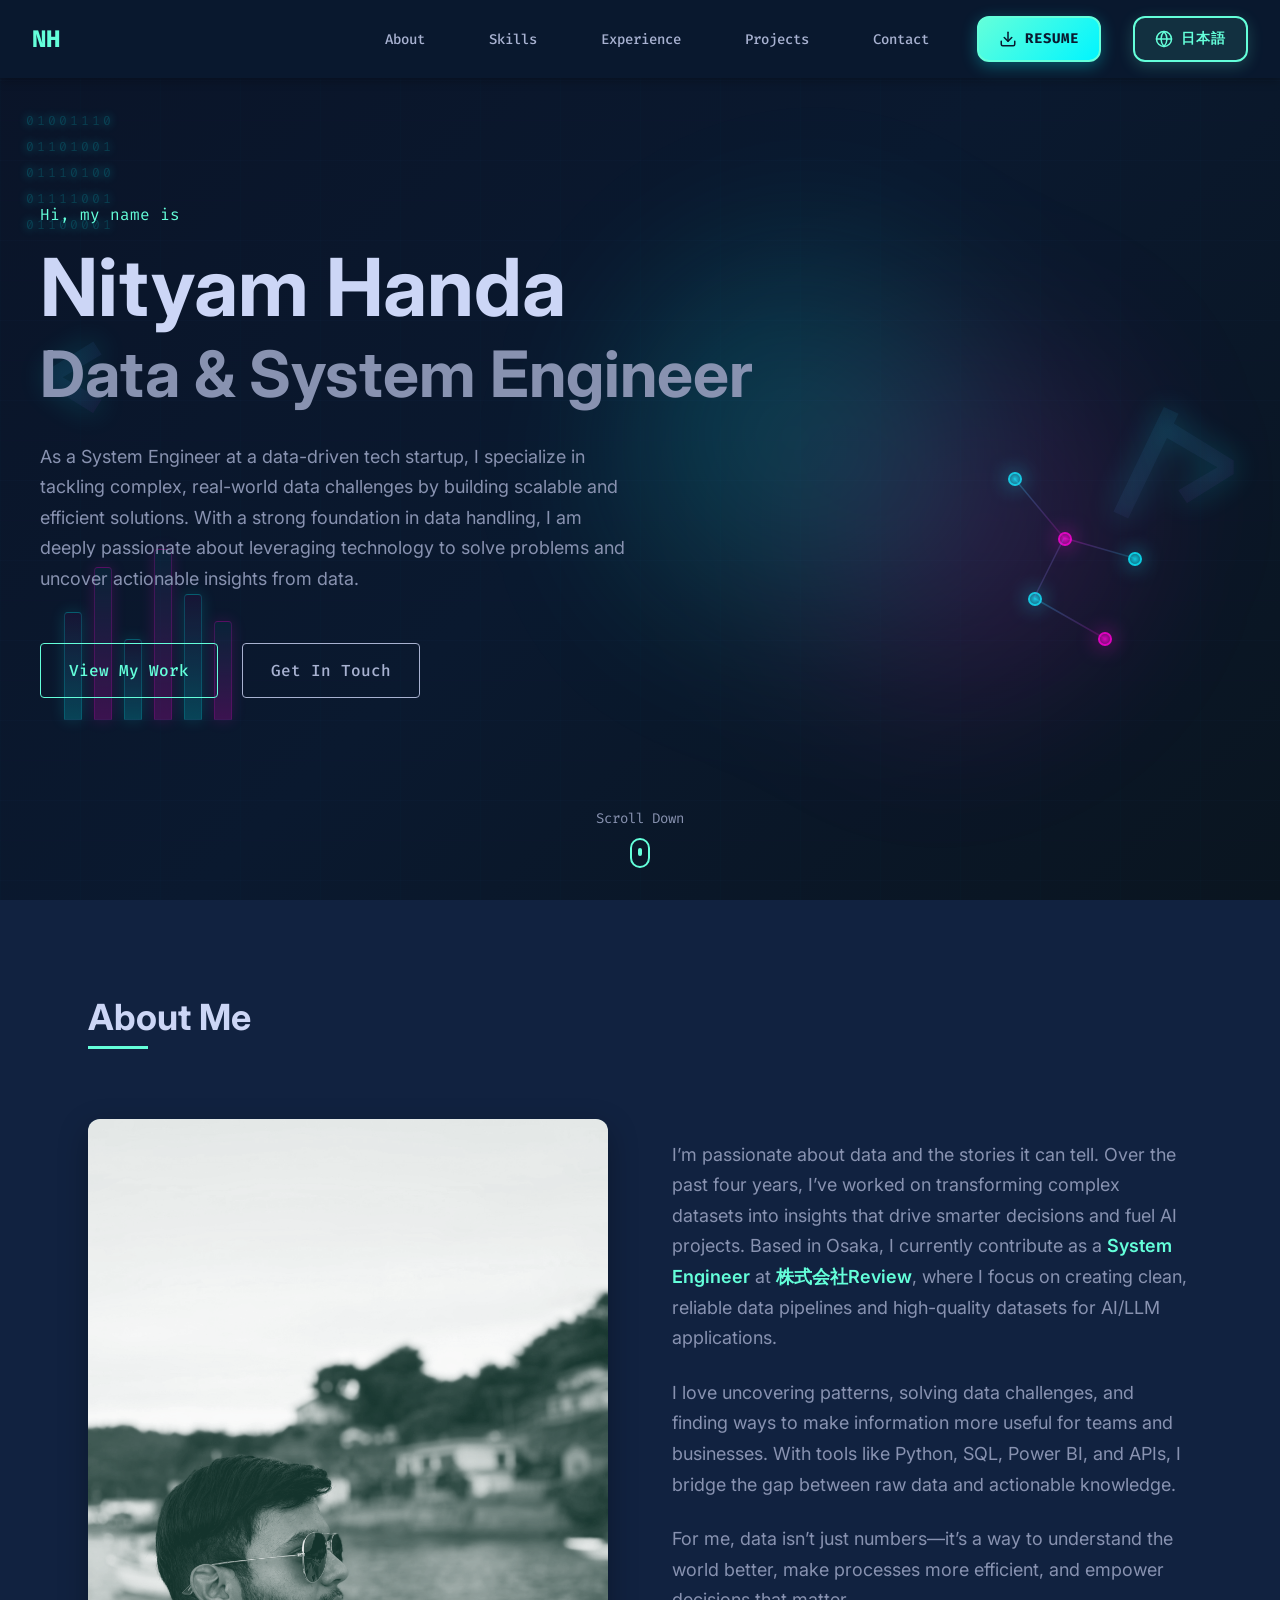
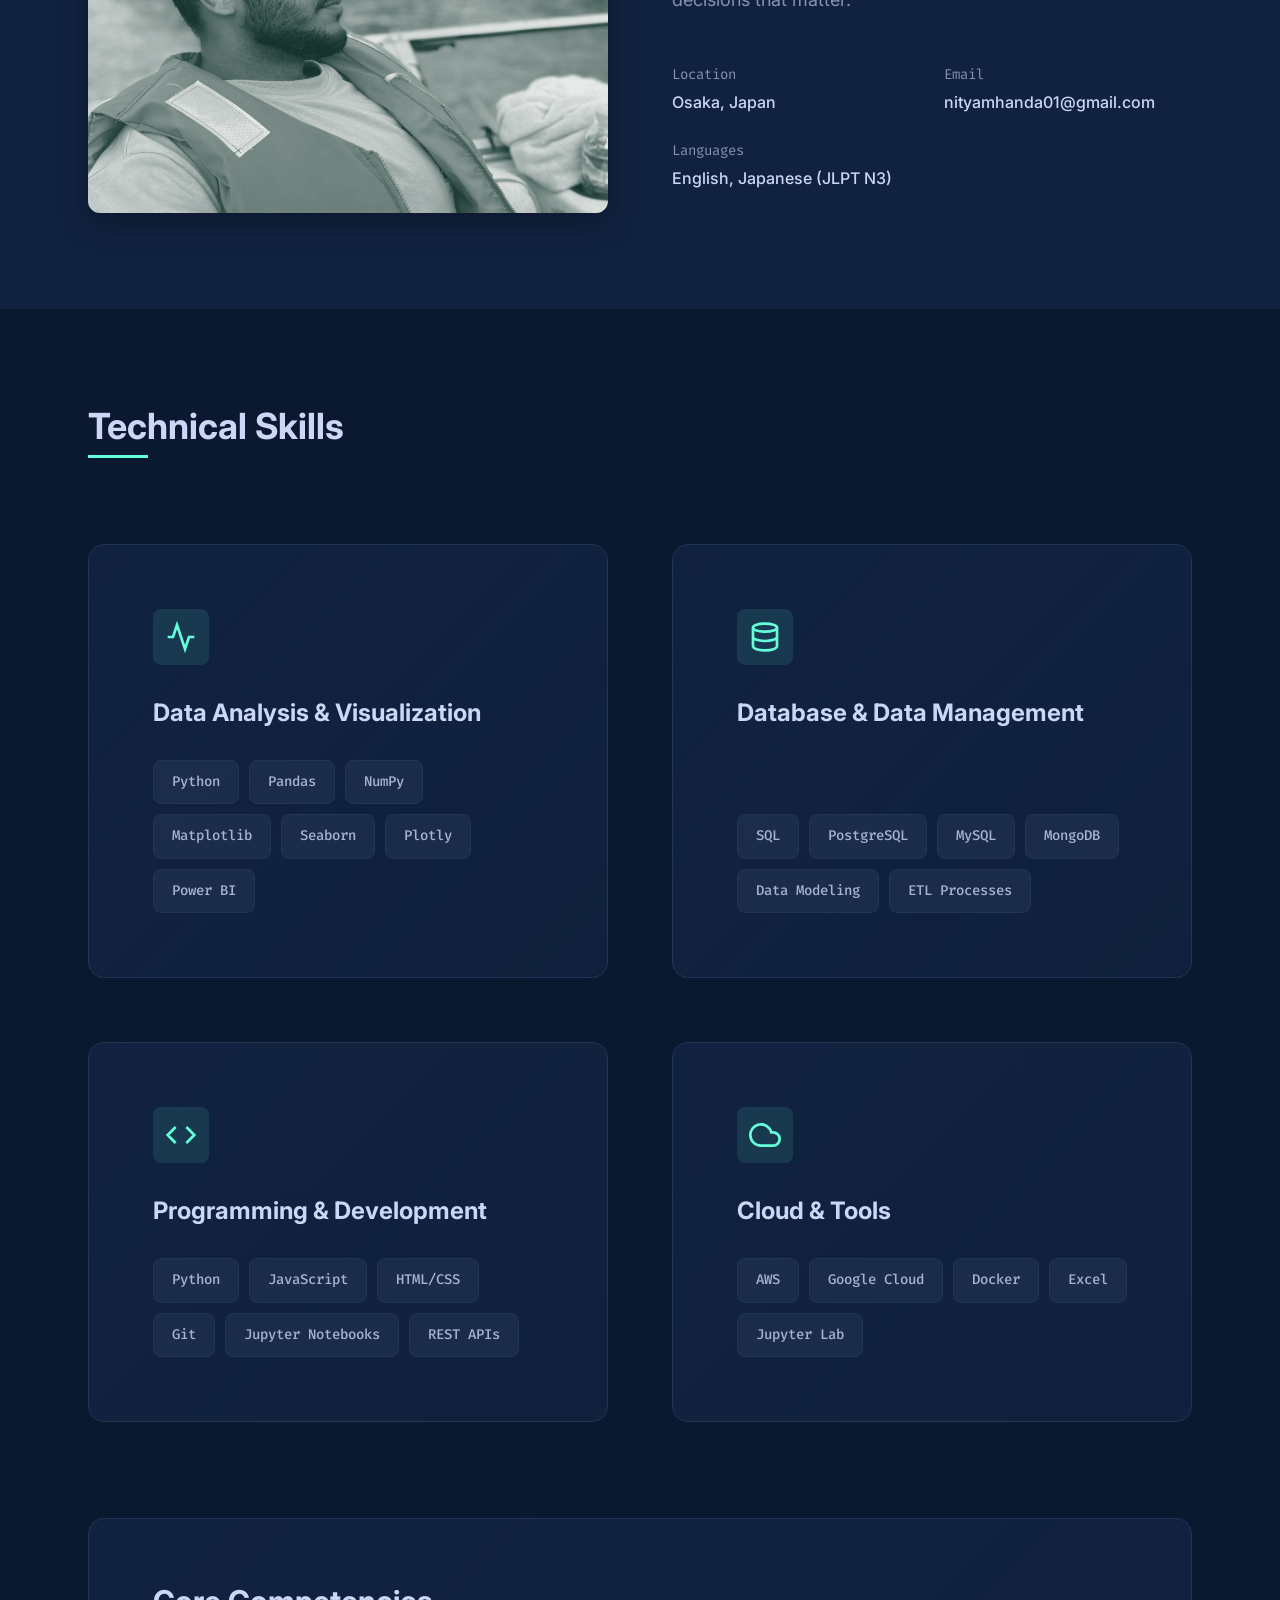
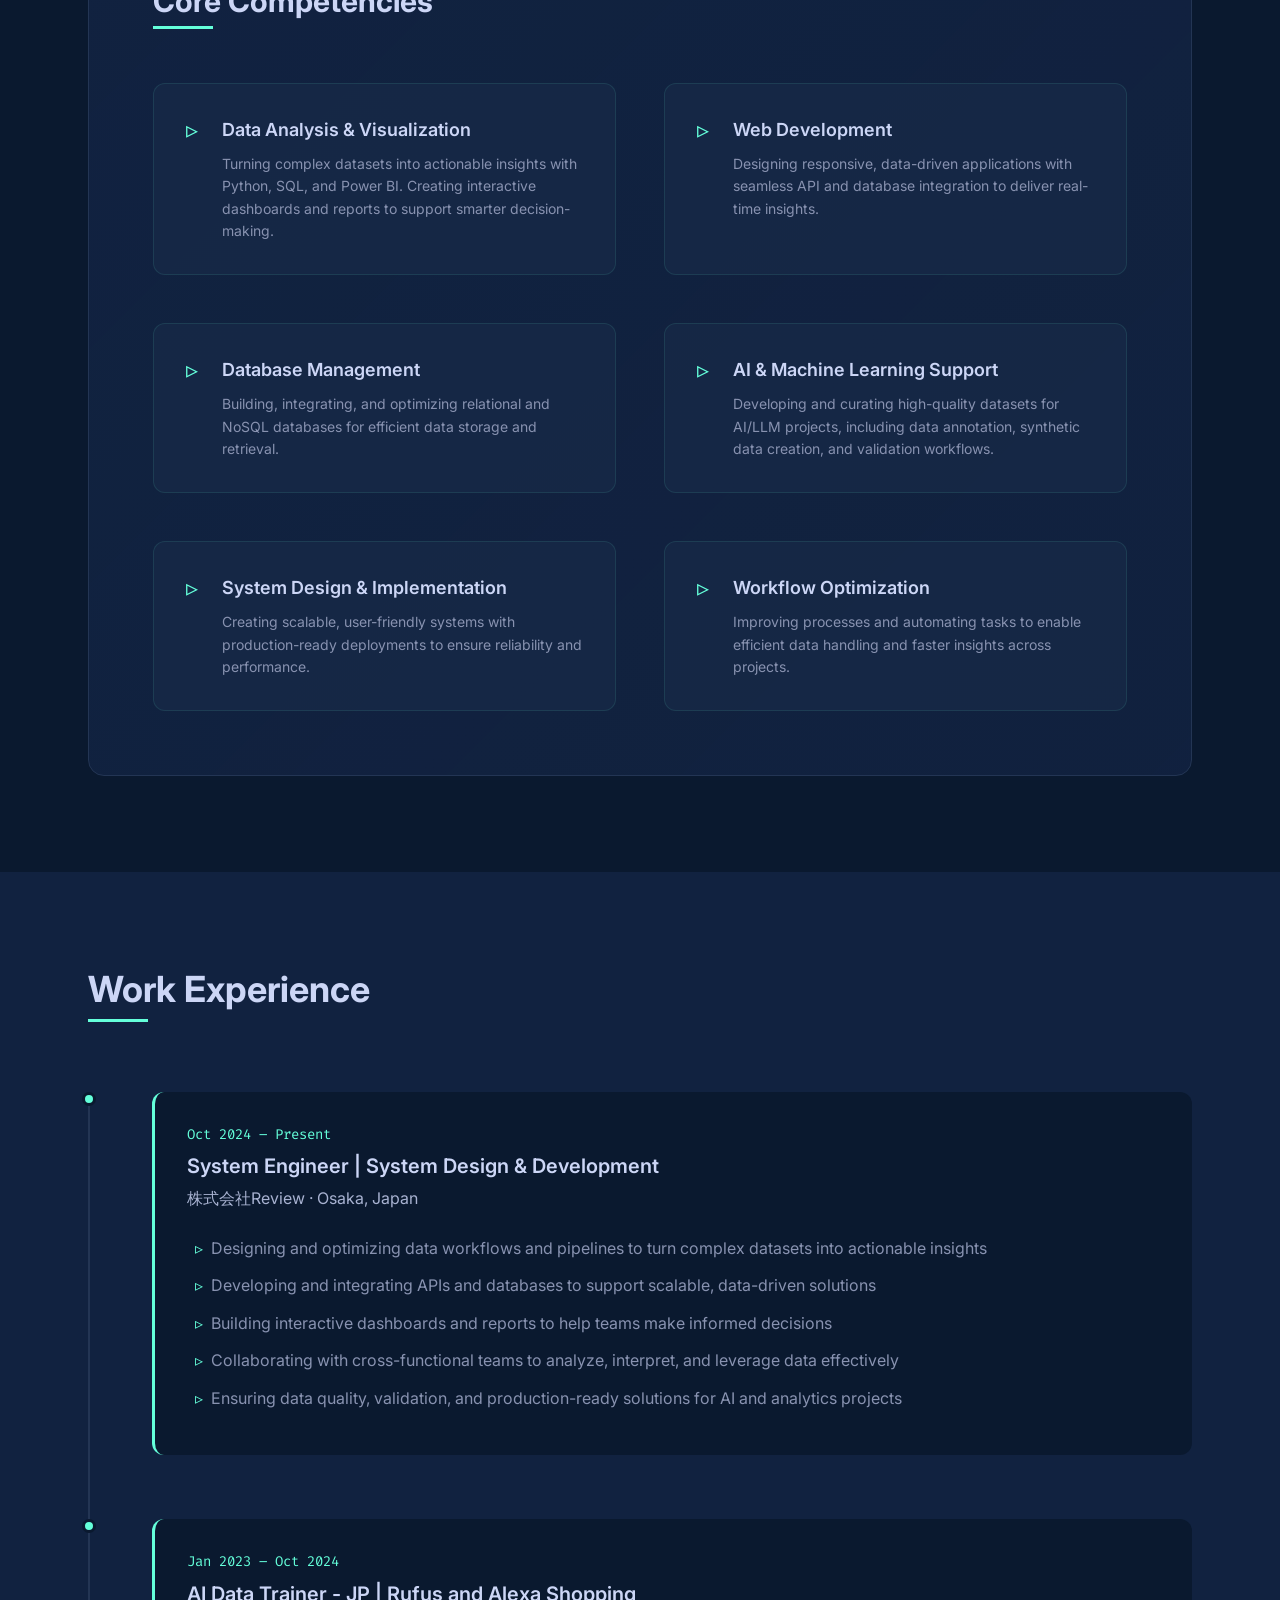
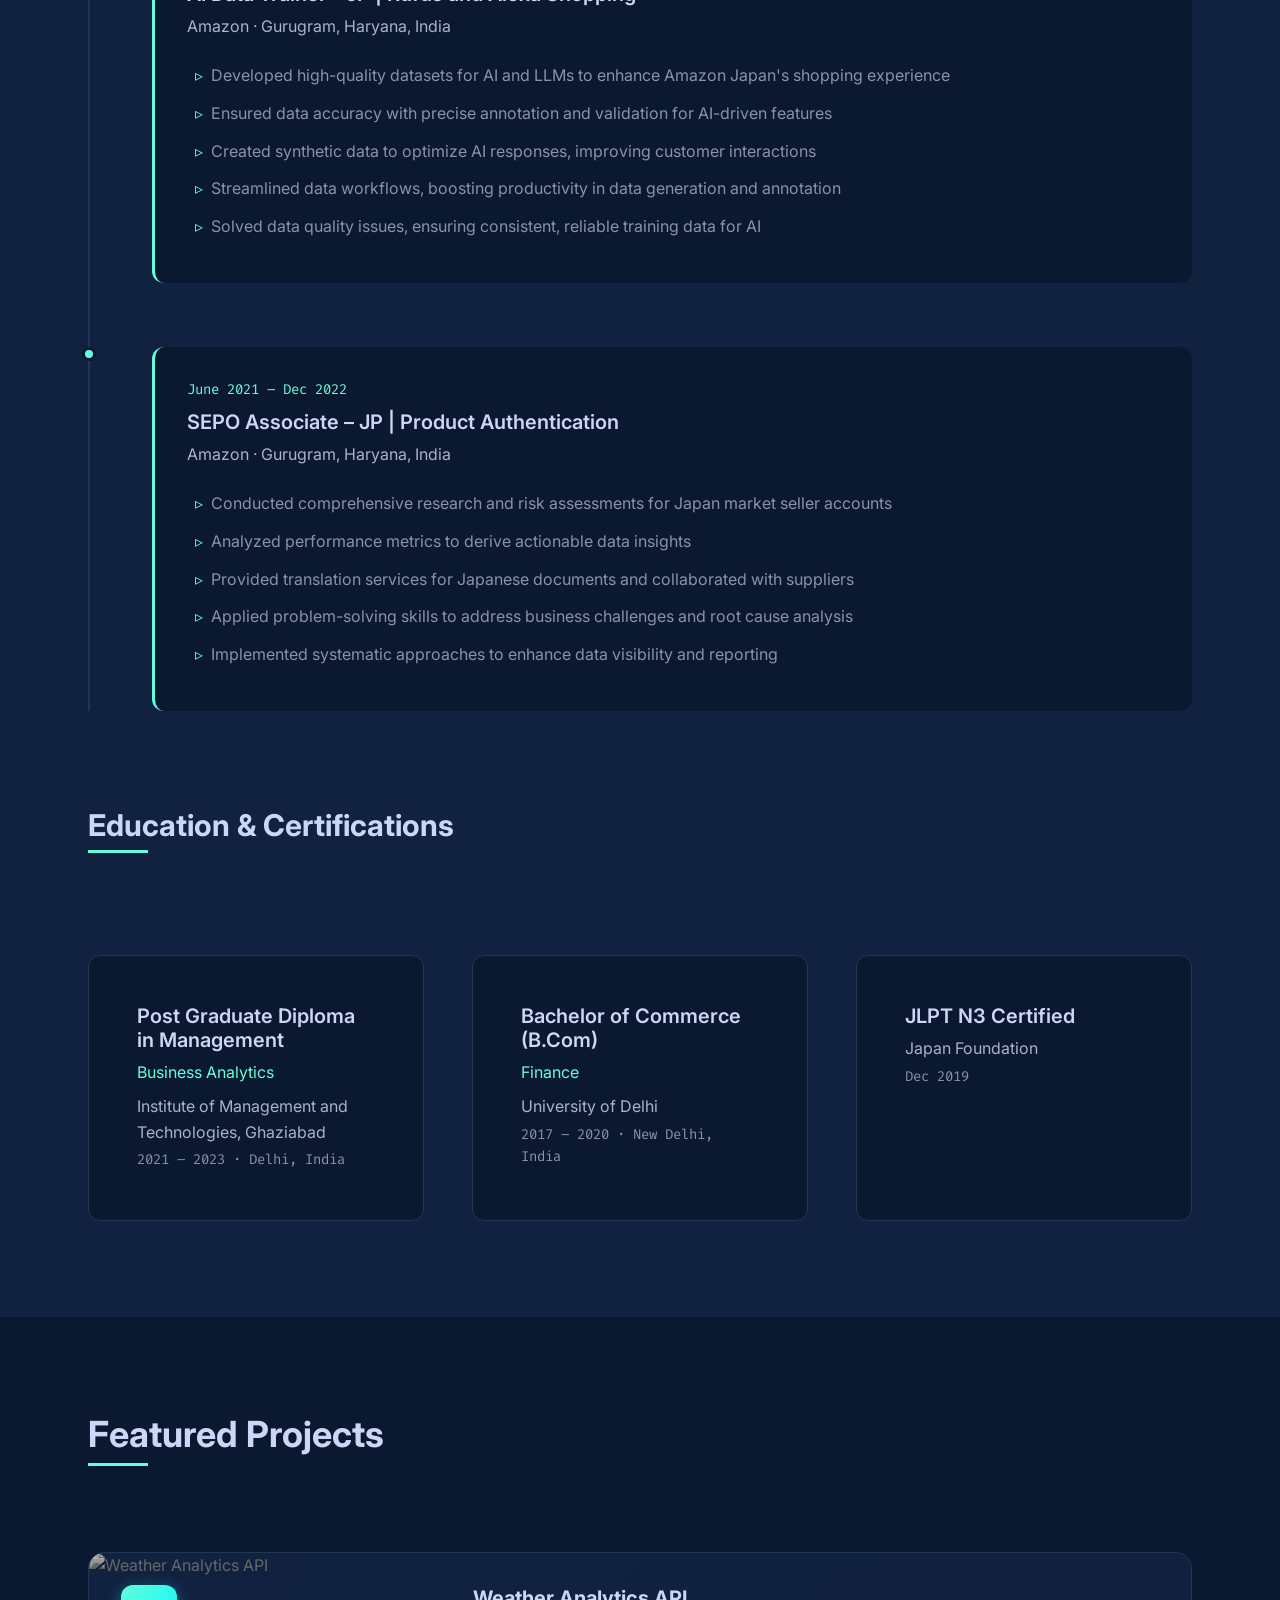
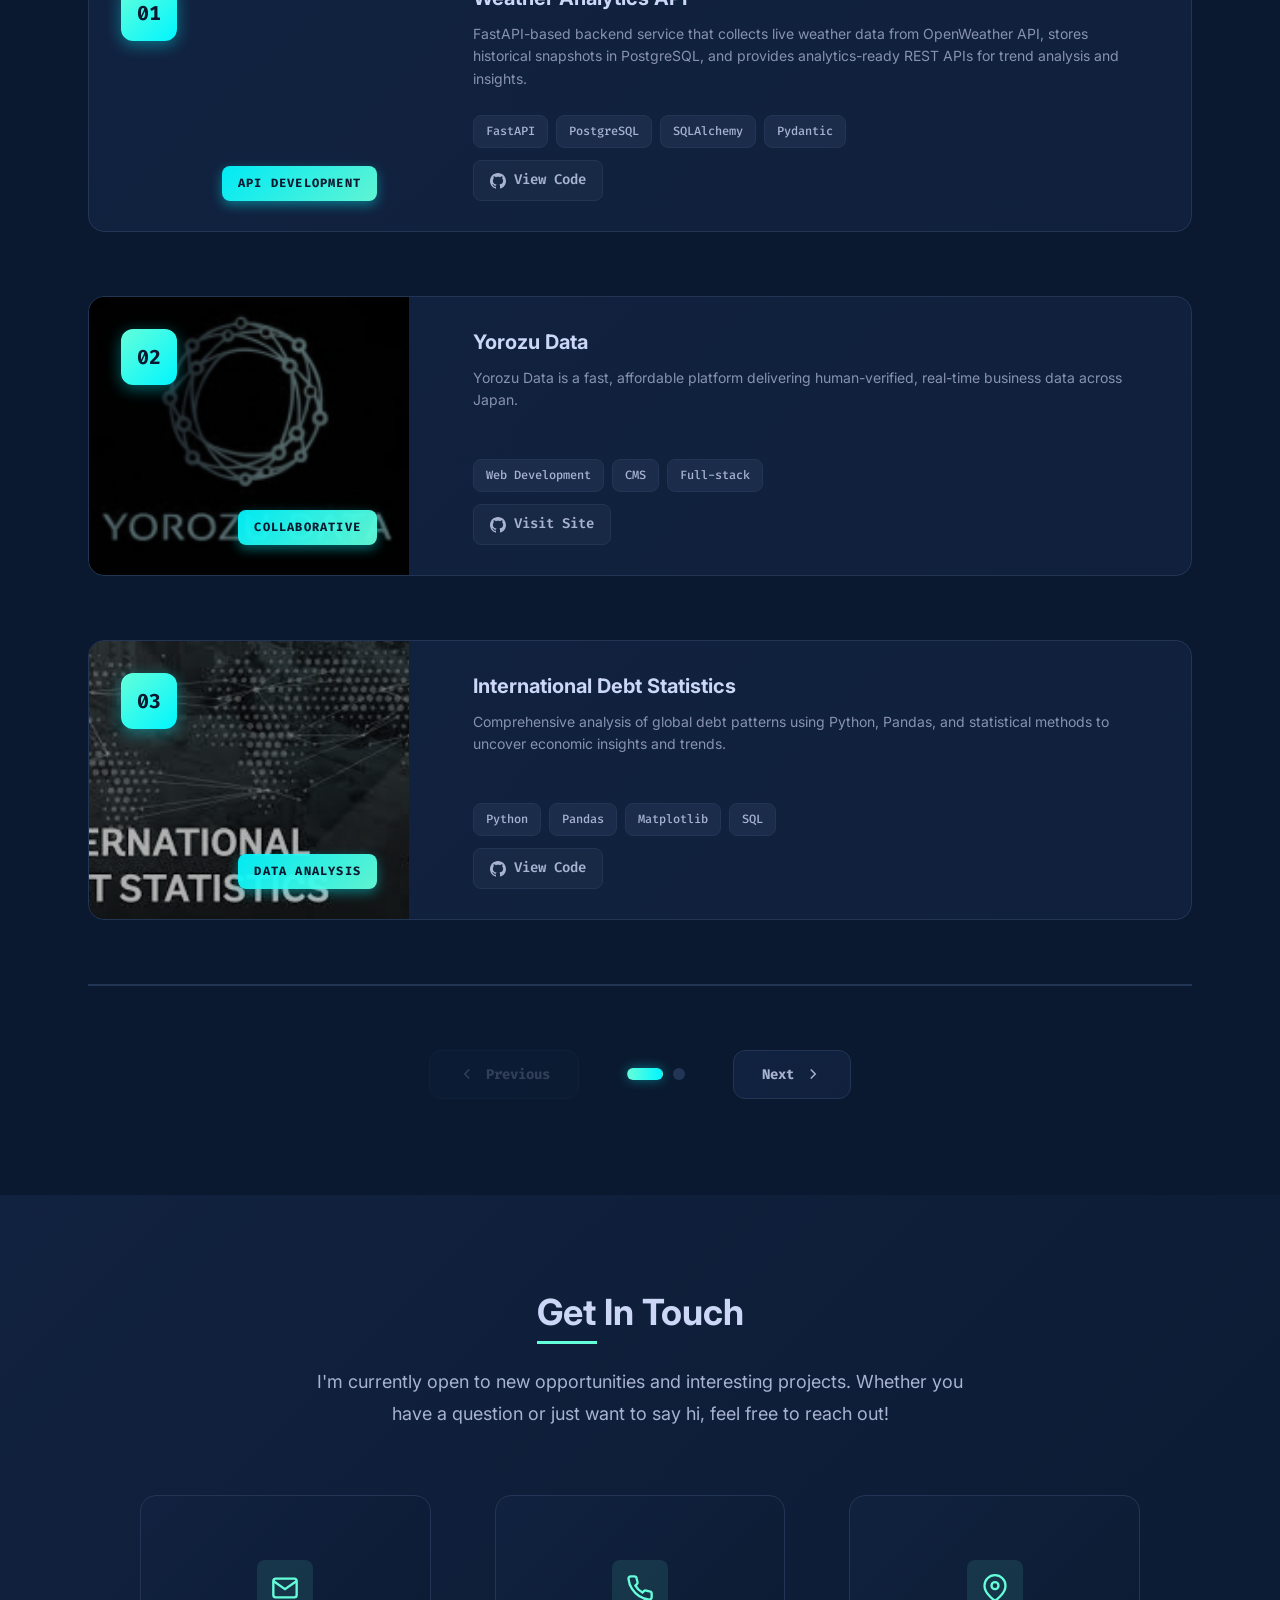
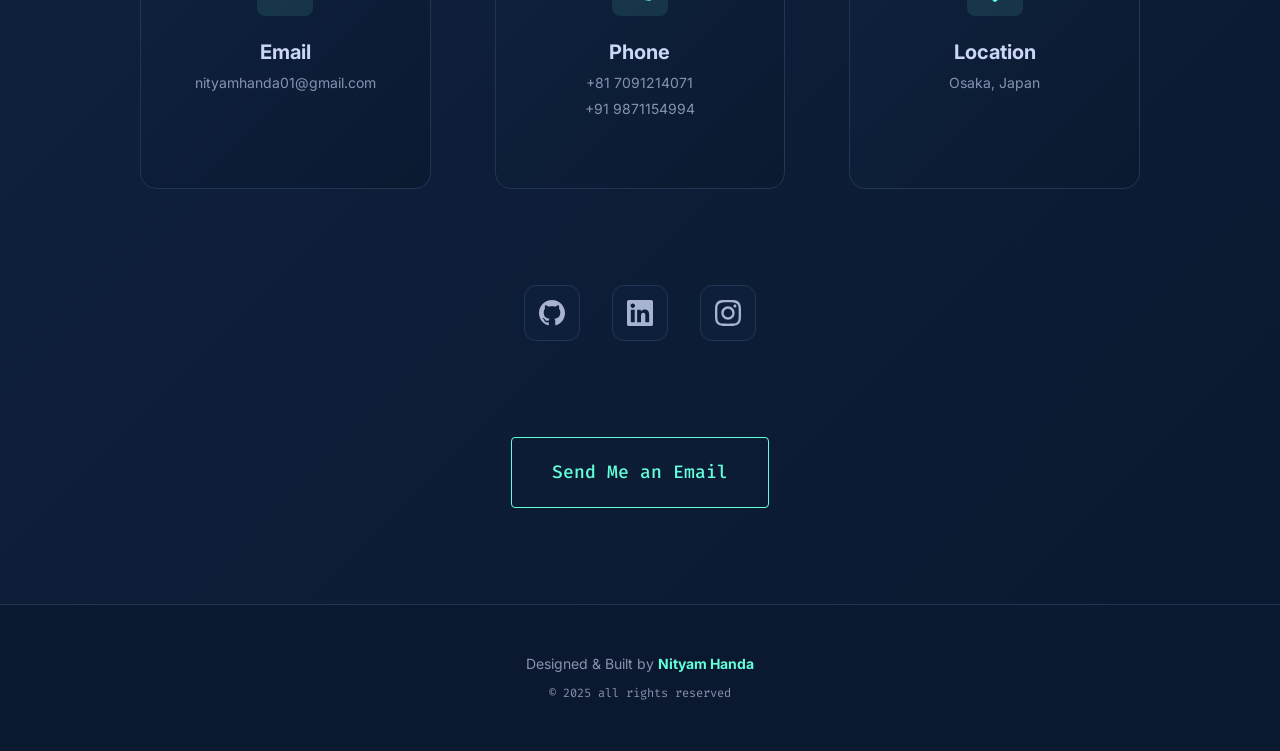
==== commit 0c7557dd: "added new project: web analytics api and some ui updates" ====
--- a/index.html
+++ b/index.html
@@ -24,7 +24,7 @@
     <!-- Navigation -->
     <nav class="navbar" id="navbar">
         <div class="nav-container">
-            <a href="#home" class="nav-logo">NH</a>
+            <a href="https://nityam713.github.io/Nityam-s-Portfolio/" class="nav-logo">NH</a>
             <ul class="nav-menu">
                 <li class="nav-item"><a href="#about" class="nav-link">About</a></li>
                 <li class="nav-item"><a href="#skills" class="nav-link">Skills</a></li>
@@ -399,9 +399,70 @@
             <!-- Projects Container with Pagination -->
             <div class="projects-container">
                 <div class="projects-grid" id="projects-grid">
-                <!-- Project 1 -->
+                <!-- Project 1 - Weather Analytics API -->
+                <article class="project-card" data-category="api-development">
+                    <div class="project-number">01</div>
+                    <div class="project-image">
+                        <img src="https://images.unsplash.com/photo-1504608524841-42fe6f032b4b?w=600&h=400&fit=crop" alt="Weather Analytics API">
+                        <div class="project-overlay">
+                            <span class="project-badge">API Development</span>
+                        </div>
+                    </div>
+                    <div class="project-content">
+                        <h3 class="project-title">Weather Analytics API</h3>
+                        <p class="project-description">
+                            FastAPI-based backend service that collects live weather data from OpenWeather API, stores historical snapshots in PostgreSQL, and provides analytics-ready REST APIs for trend analysis and insights.
+                        </p>
+                        <div class="project-tech">
+                            <span class="tech-tag">FastAPI</span>
+                            <span class="tech-tag">PostgreSQL</span>
+                            <span class="tech-tag">SQLAlchemy</span>
+                            <span class="tech-tag">Pydantic</span>
+                        </div>
+                        <div class="project-links">
+                            <a href="https://github.com/Nityam713/weather_analytics_api" target="_blank" rel="noopener noreferrer" class="project-link">
+                                <svg viewBox="0 0 24 24" fill="currentColor">
+                                    <path d="M12 0c-6.626 0-12 5.373-12 12 0 5.302 3.438 9.8 8.207 11.387.599.111.793-.261.793-.577v-2.234c-3.338.726-4.033-1.416-4.033-1.416-.546-1.387-1.333-1.756-1.333-1.756-1.089-.745.083-.729.083-.729 1.205.084 1.839 1.237 1.839 1.237 1.07 1.834 2.807 1.304 3.492.997.107-.775.418-1.305.762-1.604-2.665-.305-5.467-1.334-5.467-5.931 0-1.311.469-2.381 1.236-3.221-.124-.303-.535-1.524.117-3.176 0 0 1.008-.322 3.301 1.23.957-.266 1.983-.399 3.003-.404 1.02.005 2.047.138 3.006.404 2.291-1.552 3.297-1.23 3.297-1.23.653 1.653.242 2.874.118 3.176.77.84 1.235 1.911 1.235 3.221 0 4.609-2.807 5.624-5.479 5.921.43.372.823 1.102.823 2.222v3.293c0 .319.192.694.801.576 4.765-1.589 8.199-6.086 8.199-11.386 0-6.627-5.373-12-12-12z"/>
+                                </svg>
+                                <span>View Code</span>
+                            </a>
+                        </div>
+                    </div>
+                </article>
+
+                <!-- Project 2 - Data Market Square -->
+                <article class="project-card" data-category="web-development">
+                    <div class="project-number">02</div>
+                    <div class="project-image">
+                        <img src="assets/images/yorozu.png" alt="Yorozu Data">
+                        <div class="project-overlay">
+                            <span class="project-badge">Collaborative</span>
+                        </div>
+                    </div>
+                    <div class="project-content">
+                        <h3 class="project-title">Yorozu Data</h3>
+                        <p class="project-description">
+                            Yorozu Data is a fast, affordable platform delivering human-verified, real-time business data across Japan.
+                        </p>
+                        <div class="project-tech">
+                            <span class="tech-tag">Web Development</span>
+                            <span class="tech-tag">CMS</span>
+                            <span class="tech-tag">Full-stack</span>
+                        </div>
+                        <div class="project-links">
+                            <a href="https://yorozu-data.com/" target="_blank" rel="noopener noreferrer" class="project-link">
+                                <svg viewBox="0 0 24 24" fill="currentColor">
+                                    <path d="M12 0c-6.626 0-12 5.373-12 12 0 5.302 3.438 9.8 8.207 11.387.599.111.793-.261.793-.577v-2.234c-3.338.726-4.033-1.416-4.033-1.416-.546-1.387-1.333-1.756-1.333-1.756-1.089-.745.083-.729.083-.729 1.205.084 1.839 1.237 1.839 1.237 1.07 1.834 2.807 1.304 3.492.997.107-.775.418-1.305.762-1.604-2.665-.305-5.467-1.334-5.467-5.931 0-1.311.469-2.381 1.236-3.221-.124-.303-.535-1.524.117-3.176 0 0 1.008-.322 3.301 1.23.957-.266 1.983-.399 3.003-.404 1.02.005 2.047.138 3.006.404 2.291-1.552 3.297-1.23 3.297-1.23.653 1.653.242 2.874.118 3.176.77.84 1.235 1.911 1.235 3.221 0 4.609-2.807 5.624-5.479 5.921.43.372.823 1.102.823 2.222v3.293c0 .319.192.694.801.576 4.765-1.589 8.199-6.086 8.199-11.386 0-6.627-5.373-12-12-12z"/>
+                                </svg>
+                                <span>Visit Site</span>
+                            </a>
+                        </div>
+                    </div>
+                </article>
+
+                <!-- Project 3 -->
                 <article class="project-card" data-category="data-analysis">
-                    <div class="project-number">01</div>
+                    <div class="project-number">03</div>
                     <div class="project-image">
                         <img src="assets/images/images.jpeg" alt="International Debt Statistics Analysis">
                         <div class="project-overlay">
@@ -430,12 +491,11 @@
                     </div>
                 </article>
 
-                <!-- Project 2 -->
+                <!-- Project 4 -->
                 <article class="project-card" data-category="Data Analysis">
-                    <div class="project-number">02</div>
+                    <div class="project-number">04</div>
                     <div class="project-image">
-                        <img src="assets/images/images2.jpeg" alt="COVID-19-Trade-Impact-Data-Analysis
-                        ">
+                        <img src="assets/images/images2.jpeg" alt="COVID-19-Trade-Impact-Data-Analysis">
                         <div class="project-overlay">
                             <span class="project-badge">Data Analysis</span>
                         </div>
@@ -457,67 +517,6 @@
                                     <path d="M12 0c-6.626 0-12 5.373-12 12 0 5.302 3.438 9.8 8.207 11.387.599.111.793-.261.793-.577v-2.234c-3.338.726-4.033-1.416-4.033-1.416-.546-1.387-1.333-1.756-1.333-1.756-1.089-.745.083-.729.083-.729 1.205.084 1.839 1.237 1.839 1.237 1.07 1.834 2.807 1.304 3.492.997.107-.775.418-1.305.762-1.604-2.665-.305-5.467-1.334-5.467-5.931 0-1.311.469-2.381 1.236-3.221-.124-.303-.535-1.524.117-3.176 0 0 1.008-.322 3.301 1.23.957-.266 1.983-.399 3.003-.404 1.02.005 2.047.138 3.006.404 2.291-1.552 3.297-1.23 3.297-1.23.653 1.653.242 2.874.118 3.176.77.84 1.235 1.911 1.235 3.221 0 4.609-2.807 5.624-5.479 5.921.43.372.823 1.102.823 2.222v3.293c0 .319.192.694.801.576 4.765-1.589 8.199-6.086 8.199-11.386 0-6.627-5.373-12-12-12z"/>
                                 </svg>
                                 <span>View Code</span>
-                            </a>
-                        </div>
-                    </div>
-                </article>
-
-                <!-- Project 3 -->
-                <article class="project-card" data-category="machine-learning">
-                    <div class="project-number">03</div>
-                    <div class="project-image">
-                        <img src="https://images.unsplash.com/photo-1555949963-aa79dcee981c?w=600&h=400&fit=crop" alt="ML Prediction Pipeline">
-                        <div class="project-overlay">
-                            <span class="project-badge">Machine Learning</span>
-                        </div>
-                    </div>
-                    <div class="project-content">
-                        <h3 class="project-title">ML Prediction Pipeline</h3>
-                        <p class="project-description">
-                            End-to-end machine learning pipeline with automated feature engineering and model deployment using cloud infrastructure.
-                        </p>
-                        <div class="project-tech">
-                            <span class="tech-tag">Python</span>
-                            <span class="tech-tag">Scikit-learn</span>
-                            <span class="tech-tag">AWS</span>
-                            <span class="tech-tag">Docker</span>
-                        </div>
-                        <div class="project-links">
-                            <a href="#" target="_blank" rel="noopener noreferrer" class="project-link">
-                                <svg viewBox="0 0 24 24" fill="currentColor">
-                                    <path d="M12 0c-6.626 0-12 5.373-12 12 0 5.302 3.438 9.8 8.207 11.387.599.111.793-.261.793-.577v-2.234c-3.338.726-4.033-1.416-4.033-1.416-.546-1.387-1.333-1.756-1.333-1.756-1.089-.745.083-.729.083-.729 1.205.084 1.839 1.237 1.839 1.237 1.07 1.834 2.807 1.304 3.492.997.107-.775.418-1.305.762-1.604-2.665-.305-5.467-1.334-5.467-5.931 0-1.311.469-2.381 1.236-3.221-.124-.303-.535-1.524.117-3.176 0 0 1.008-.322 3.301 1.23.957-.266 1.983-.399 3.003-.404 1.02.005 2.047.138 3.006.404 2.291-1.552 3.297-1.23 3.297-1.23.653 1.653.242 2.874.118 3.176.77.84 1.235 1.911 1.235 3.221 0 4.609-2.807 5.624-5.479 5.921.43.372.823 1.102.823 2.222v3.293c0 .319.192.694.801.576 4.765-1.589 8.199-6.086 8.199-11.386 0-6.627-5.373-12-12-12z"/>
-                                </svg>
-                                <span>View Code</span>
-                            </a>
-                        </div>
-                    </div>
-                </article>
-
-                <!-- Project 4 - Data Market Square -->
-                <article class="project-card" data-category="web-development">
-                    <div class="project-number">04</div>
-                    <div class="project-image">
-                        <img src="assets/images/dms.png" alt="Data Market Square">
-                        <div class="project-overlay">
-                            <span class="project-badge">Collaborative</span>
-                        </div>
-                    </div>
-                    <div class="project-content">
-                        <h3 class="project-title">Data Market Square</h3>
-                        <p class="project-description">
-                            Company website with CMS, blog system, and contact management for client. Built with modern web technologies.
-                        </p>
-                        <div class="project-tech">
-                            <span class="tech-tag">Web Development</span>
-                            <span class="tech-tag">CMS</span>
-                            <span class="tech-tag">Full-stack</span>
-                        </div>
-                        <div class="project-links">
-                            <a href="https://www.dm-square.com/" target="_blank" rel="noopener noreferrer" class="project-link">
-                                <svg viewBox="0 0 24 24" fill="currentColor">
-                                    <path d="M12 0c-6.626 0-12 5.373-12 12 0 5.302 3.438 9.8 8.207 11.387.599.111.793-.261.793-.577v-2.234c-3.338.726-4.033-1.416-4.033-1.416-.546-1.387-1.333-1.756-1.333-1.756-1.089-.745.083-.729.083-.729 1.205.084 1.839 1.237 1.839 1.237 1.07 1.834 2.807 1.304 3.492.997.107-.775.418-1.305.762-1.604-2.665-.305-5.467-1.334-5.467-5.931 0-1.311.469-2.381 1.236-3.221-.124-.303-.535-1.524.117-3.176 0 0 1.008-.322 3.301 1.23.957-.266 1.983-.399 3.003-.404 1.02.005 2.047.138 3.006.404 2.291-1.552 3.297-1.23 3.297-1.23.653 1.653.242 2.874.118 3.176.77.84 1.235 1.911 1.235 3.221 0 4.609-2.807 5.624-5.479 5.921.43.372.823 1.102.823 2.222v3.293c0 .319.192.694.801.576 4.765-1.589 8.199-6.086 8.199-11.386 0-6.627-5.373-12-12-12z"/>
-                                </svg>
-                                <span>Visit Site</span>
                             </a>
                         </div>
                     </div>
--- a/css/style.css
+++ b/css/style.css
@@ -1197,9 +1197,7 @@
     border: 1px solid var(--lightest-navy);
     transition: all var(--transition-base);
     position: relative;
-    min-height: 200px;
-    height: auto;
-    max-height: 240px;
+    height: 280px;
 }
 
 .project-card::before {
@@ -1255,9 +1253,7 @@
 /* Project Image - Fixed Size */
 .project-image {
     width: 320px;
-    height: 100%;
-    min-height: 200px;
-    max-height: 240px;
+    height: 280px;
     overflow: hidden;
     position: relative;
     flex-shrink: 0;
@@ -1312,8 +1308,8 @@
     flex-direction: column;
     justify-content: flex-start;
     gap: 0.75rem;
-    overflow: visible;
-    min-height: 200px;
+    overflow: hidden;
+    height: 100%;
 }
 
 .project-title {
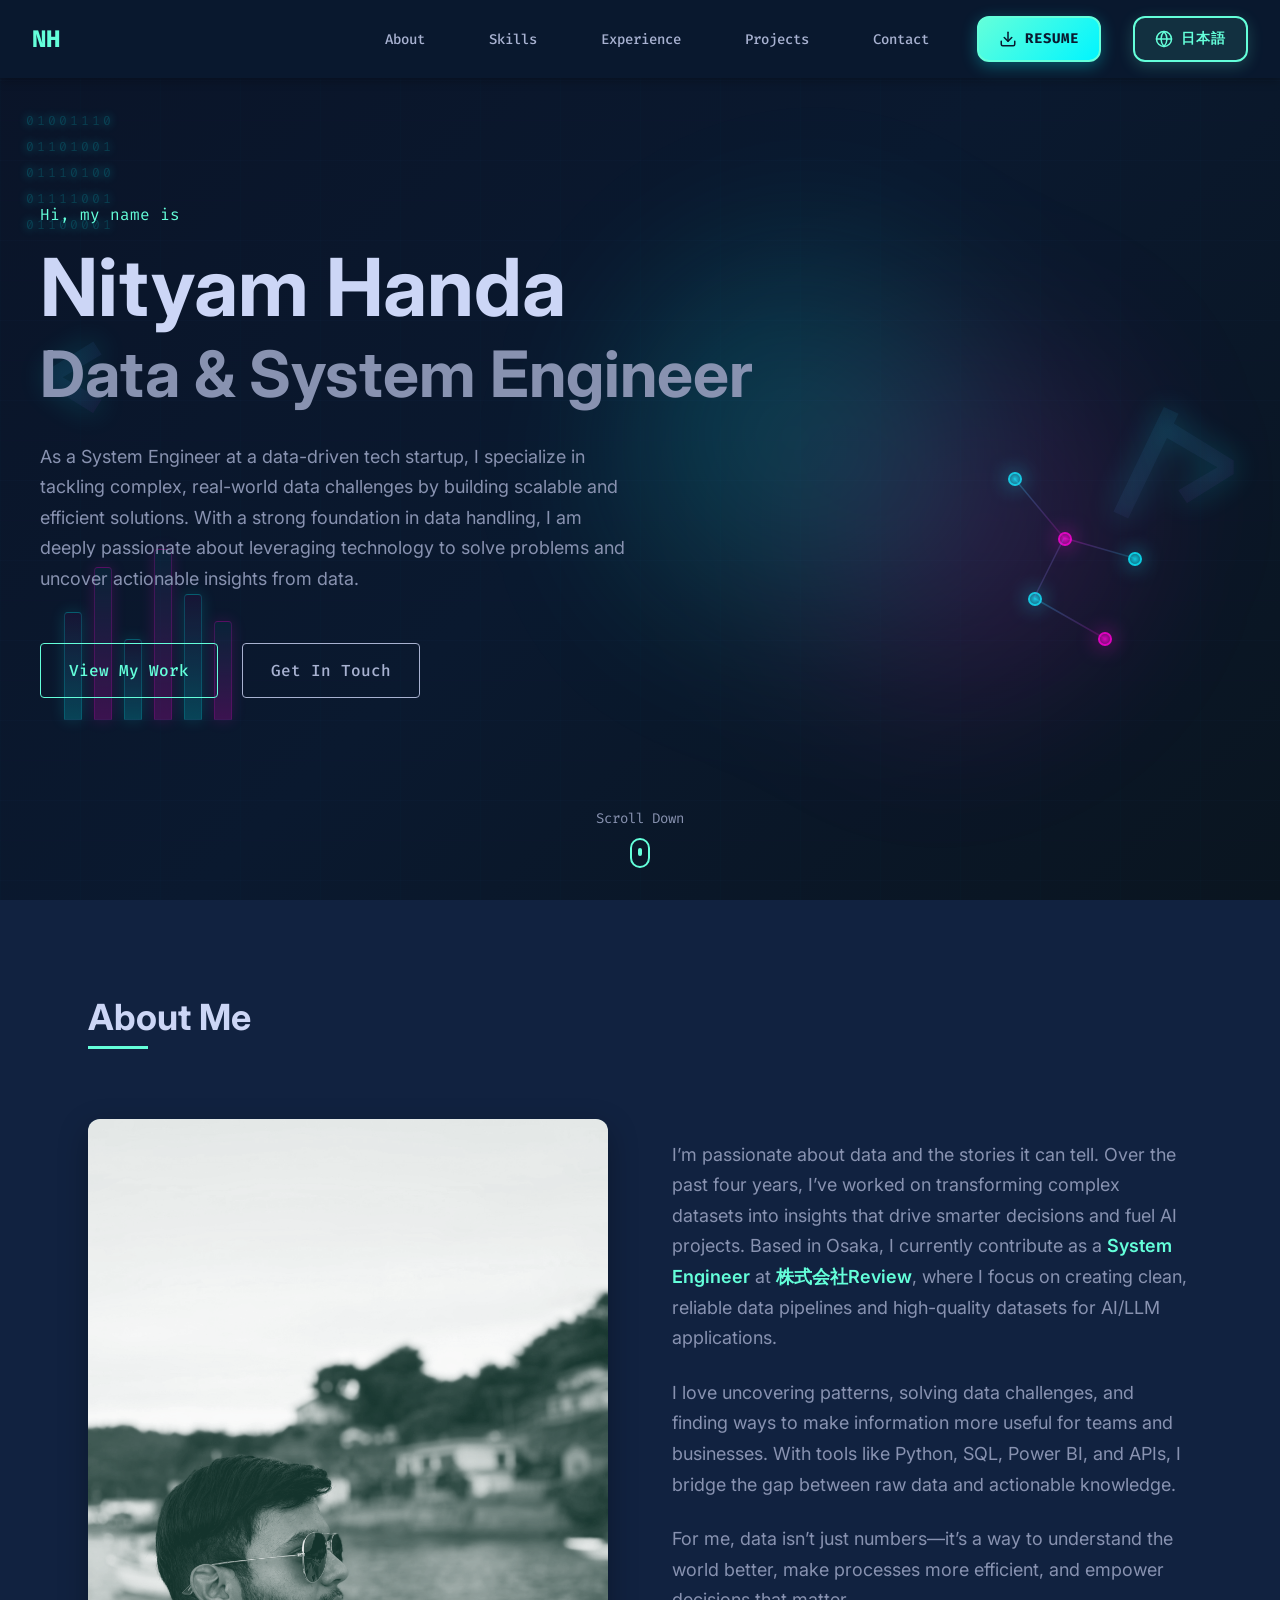
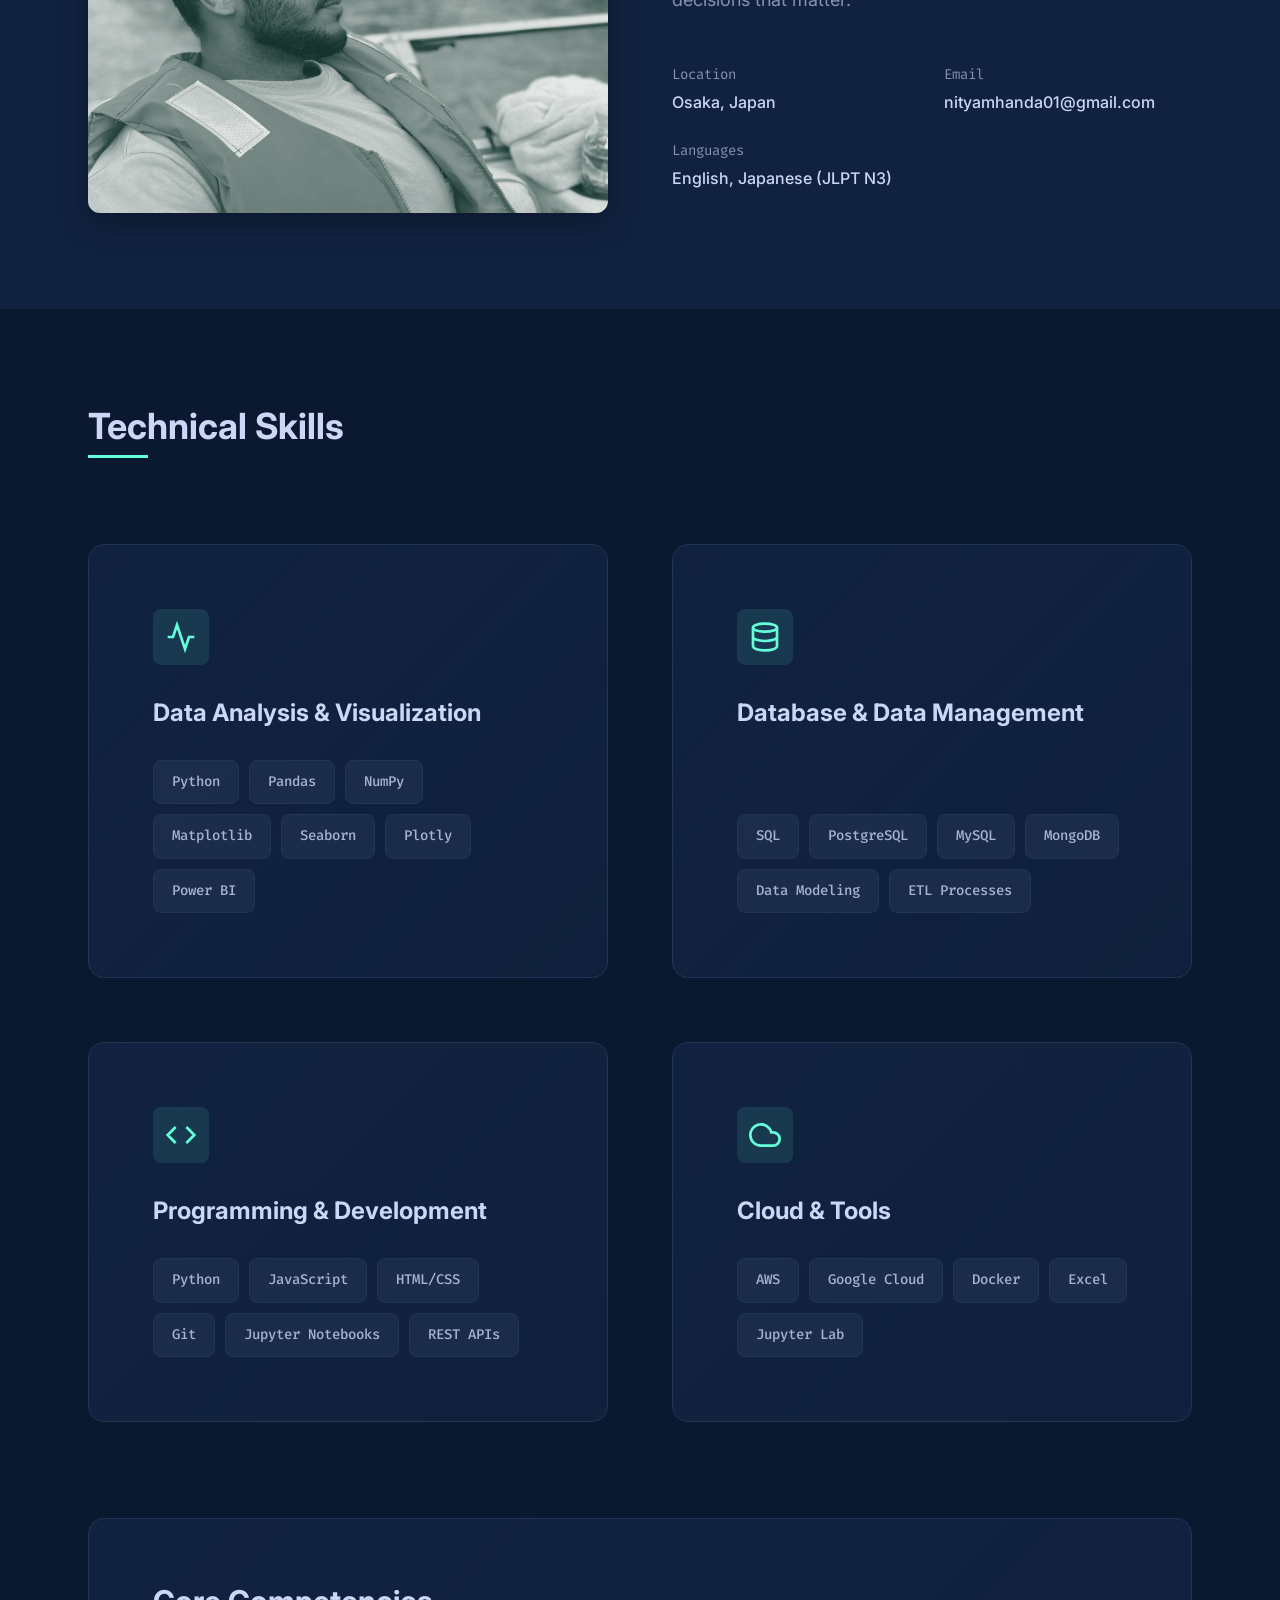
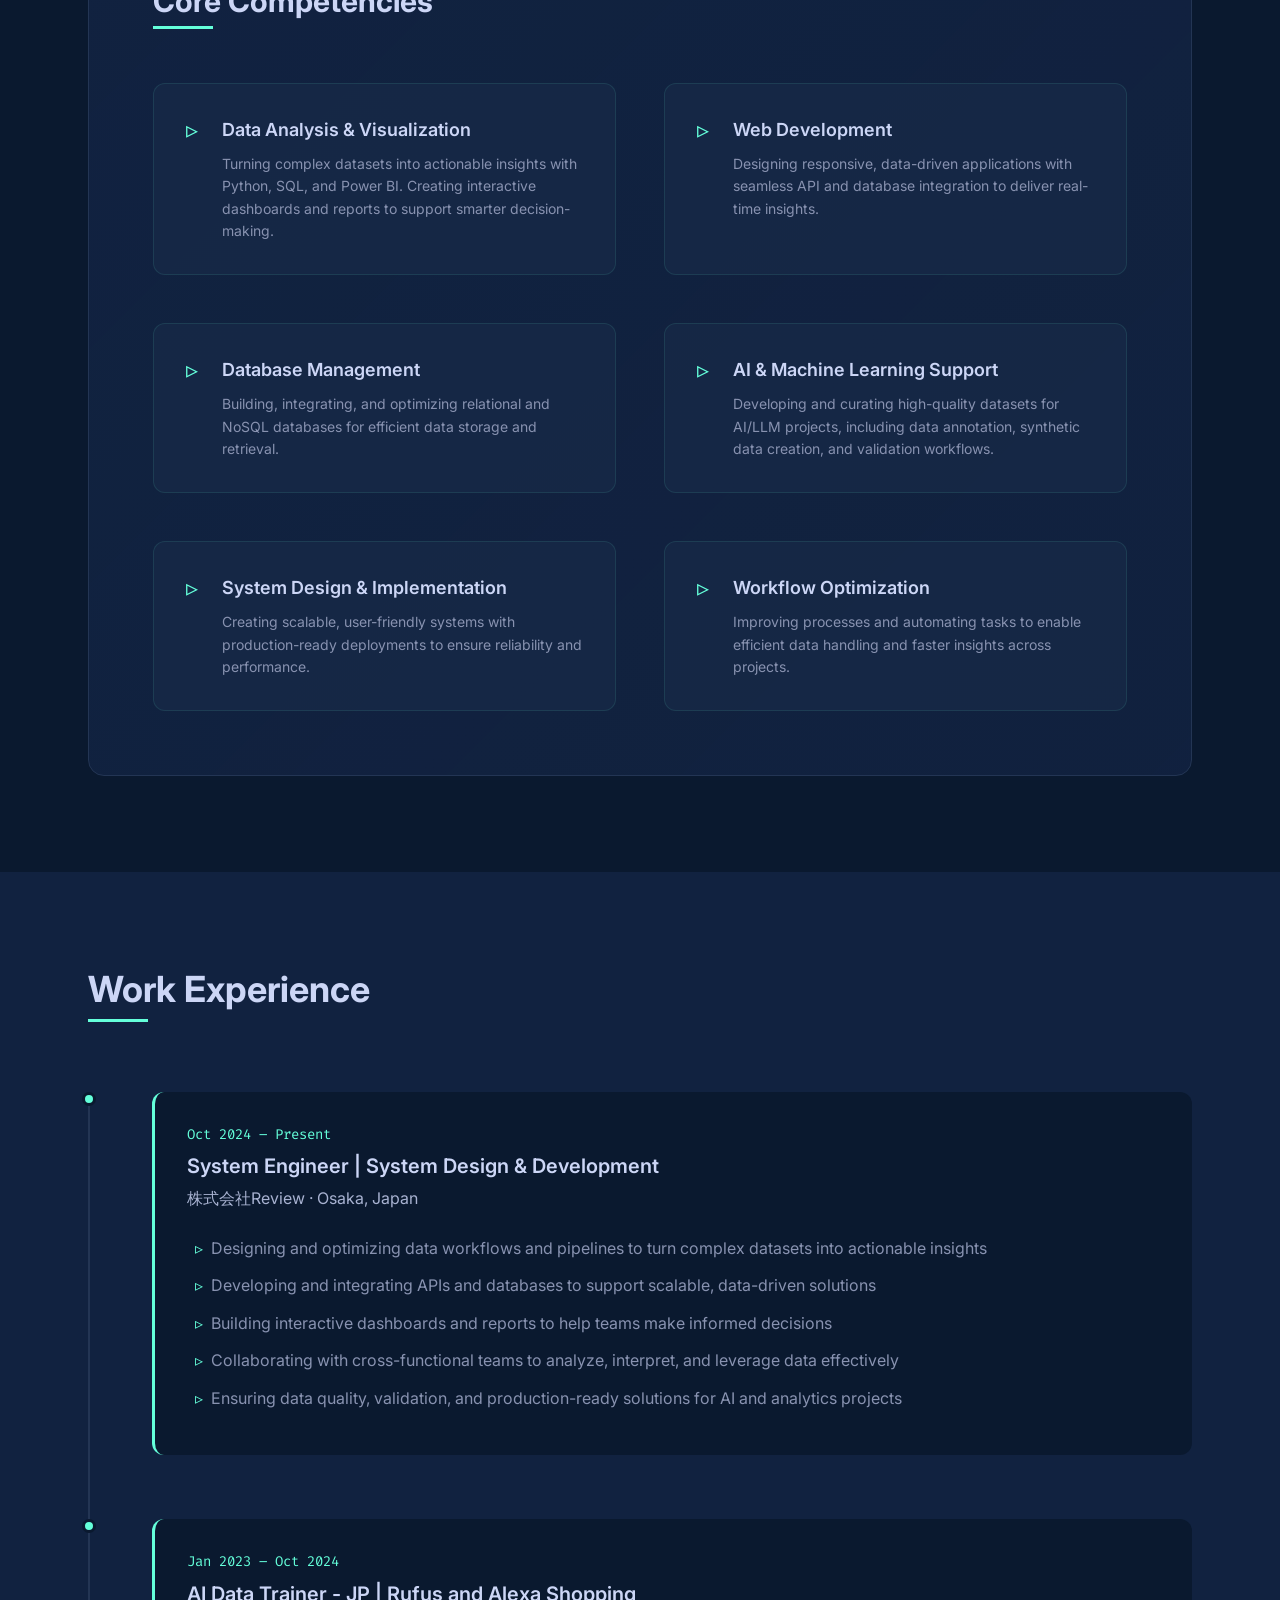
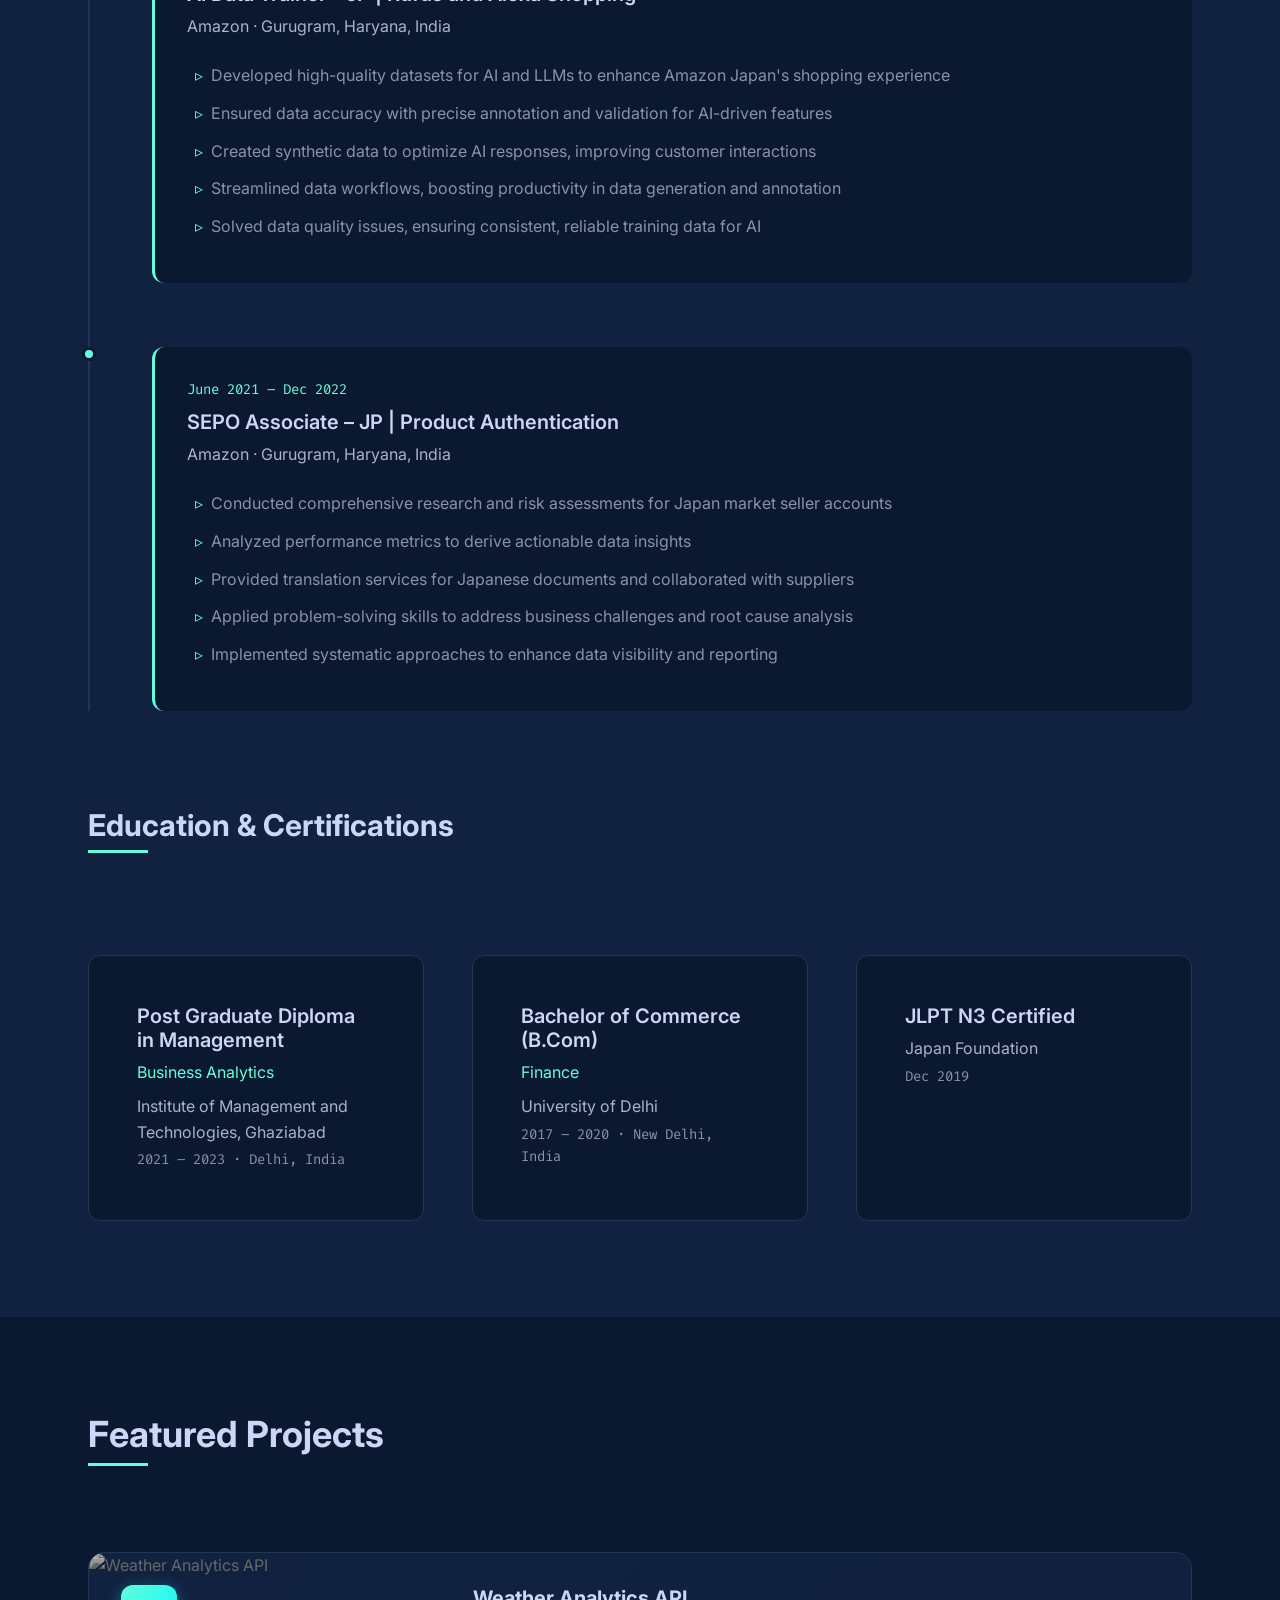
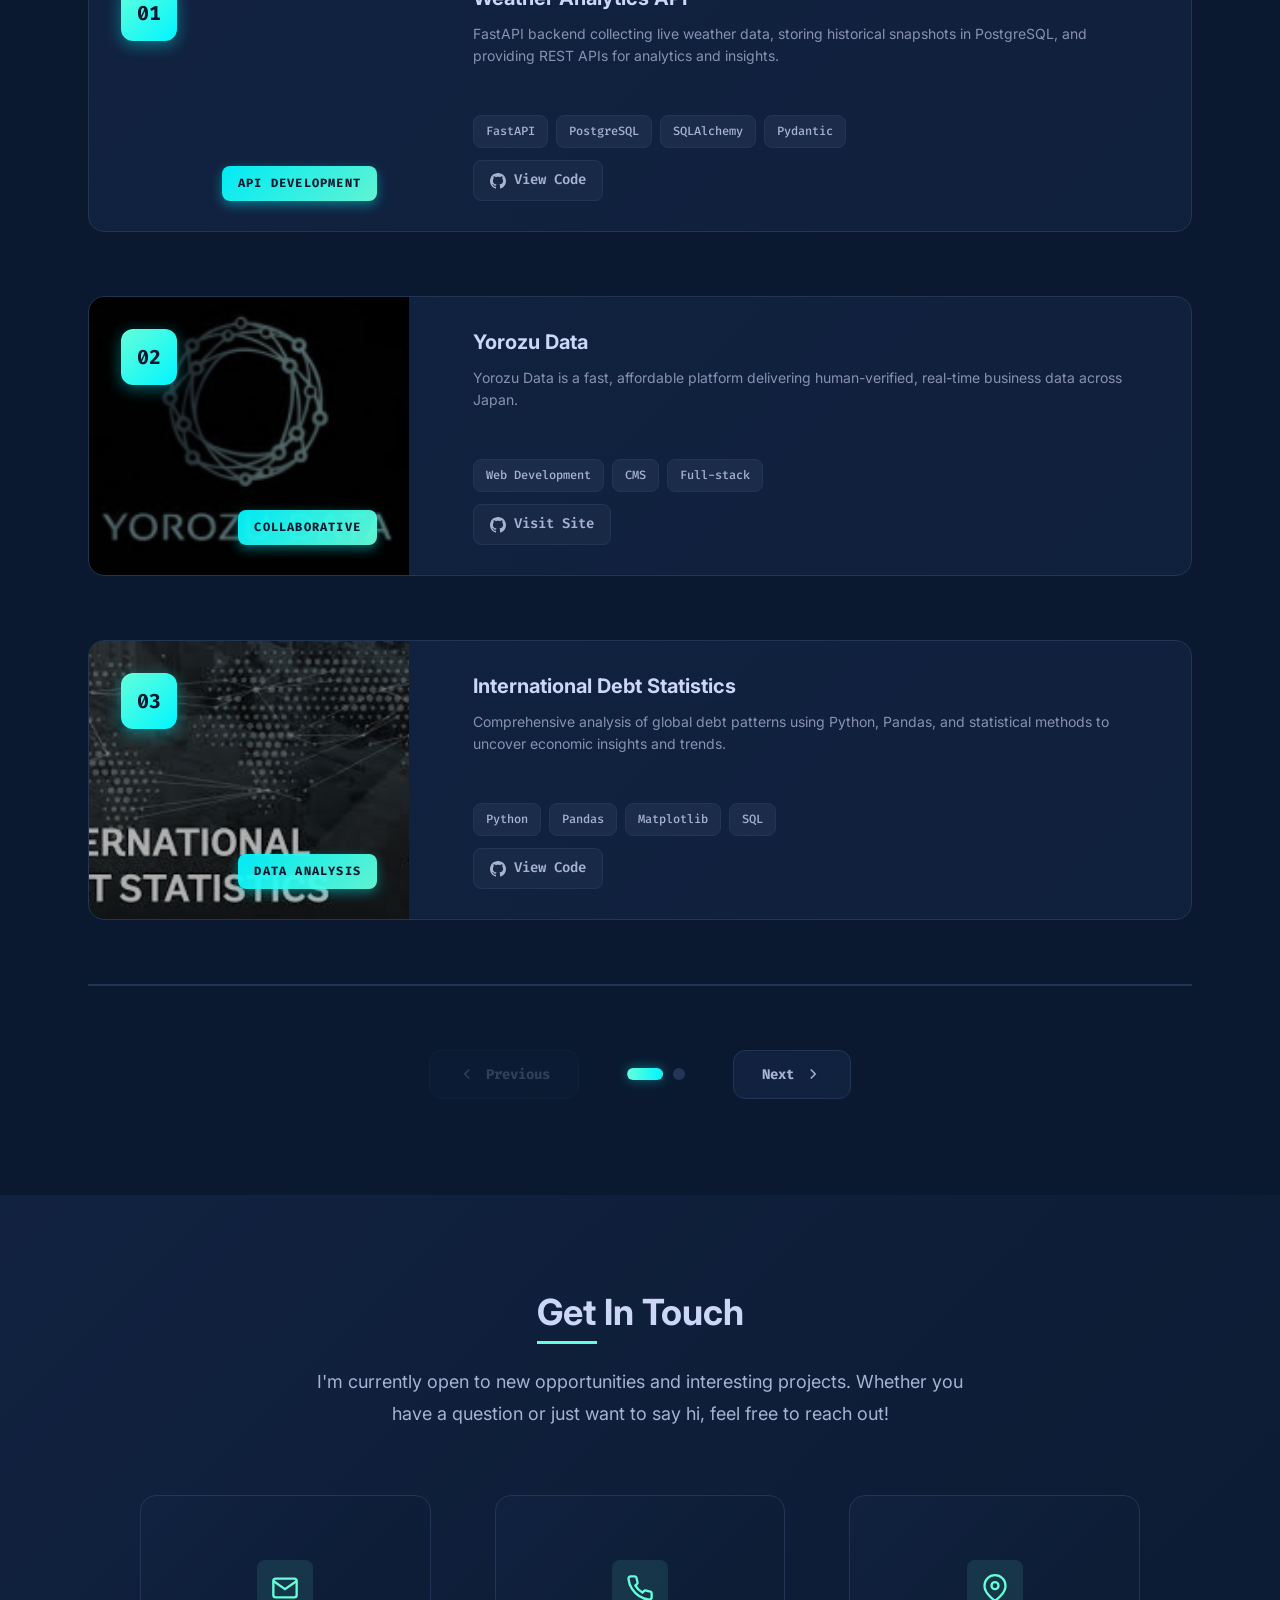
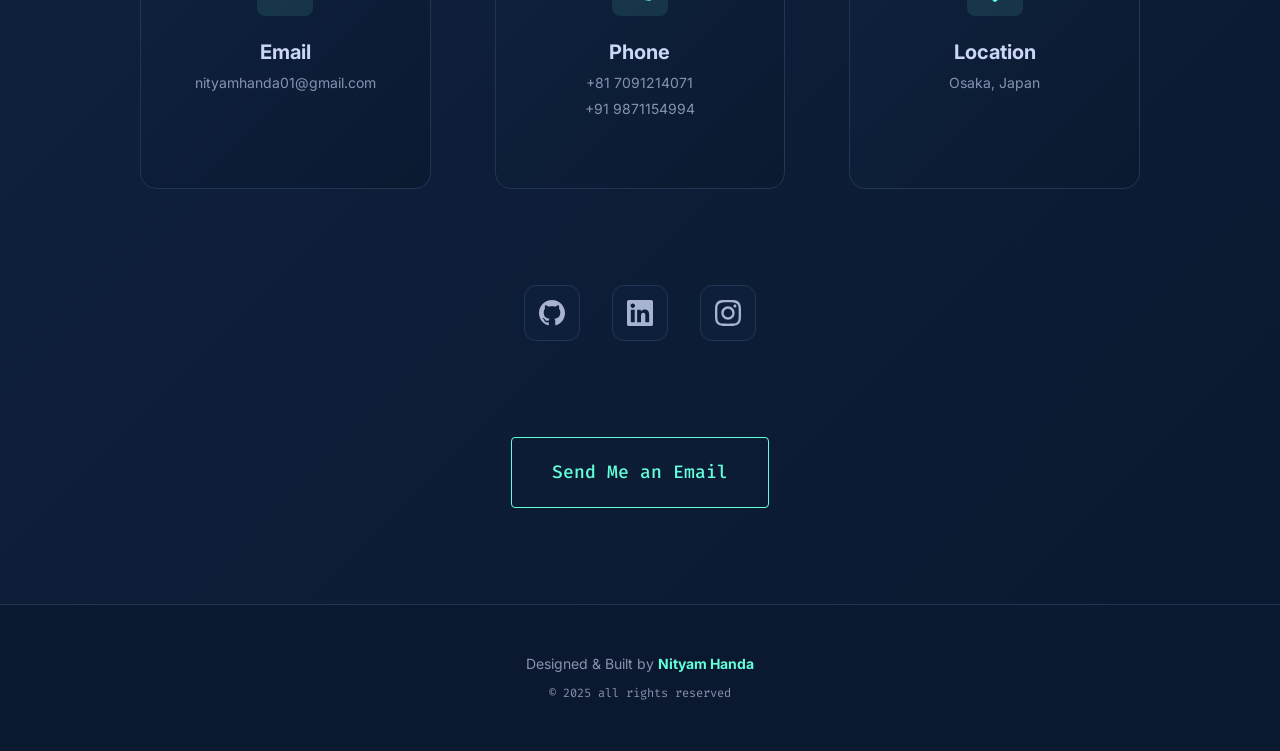
==== commit 49508d78: "description change for web analytics project" ====
--- a/index.html
+++ b/index.html
@@ -24,7 +24,7 @@
     <!-- Navigation -->
     <nav class="navbar" id="navbar">
         <div class="nav-container">
-            <a href="https://nityam713.github.io/Nityam-s-Portfolio/" class="nav-logo">NH</a>
+            <a href="https://nityam713.github.io/Nityam-s-Portfolio/" target="_blank" rel="noopener noreferrer" class="nav-logo">NH</a>
             <ul class="nav-menu">
                 <li class="nav-item"><a href="#about" class="nav-link">About</a></li>
                 <li class="nav-item"><a href="#skills" class="nav-link">Skills</a></li>
@@ -411,7 +411,7 @@
                     <div class="project-content">
                         <h3 class="project-title">Weather Analytics API</h3>
                         <p class="project-description">
-                            FastAPI-based backend service that collects live weather data from OpenWeather API, stores historical snapshots in PostgreSQL, and provides analytics-ready REST APIs for trend analysis and insights.
+                            FastAPI backend collecting live weather data, storing historical snapshots in PostgreSQL, and providing REST APIs for analytics and insights.
                         </p>
                         <div class="project-tech">
                             <span class="tech-tag">FastAPI</span>
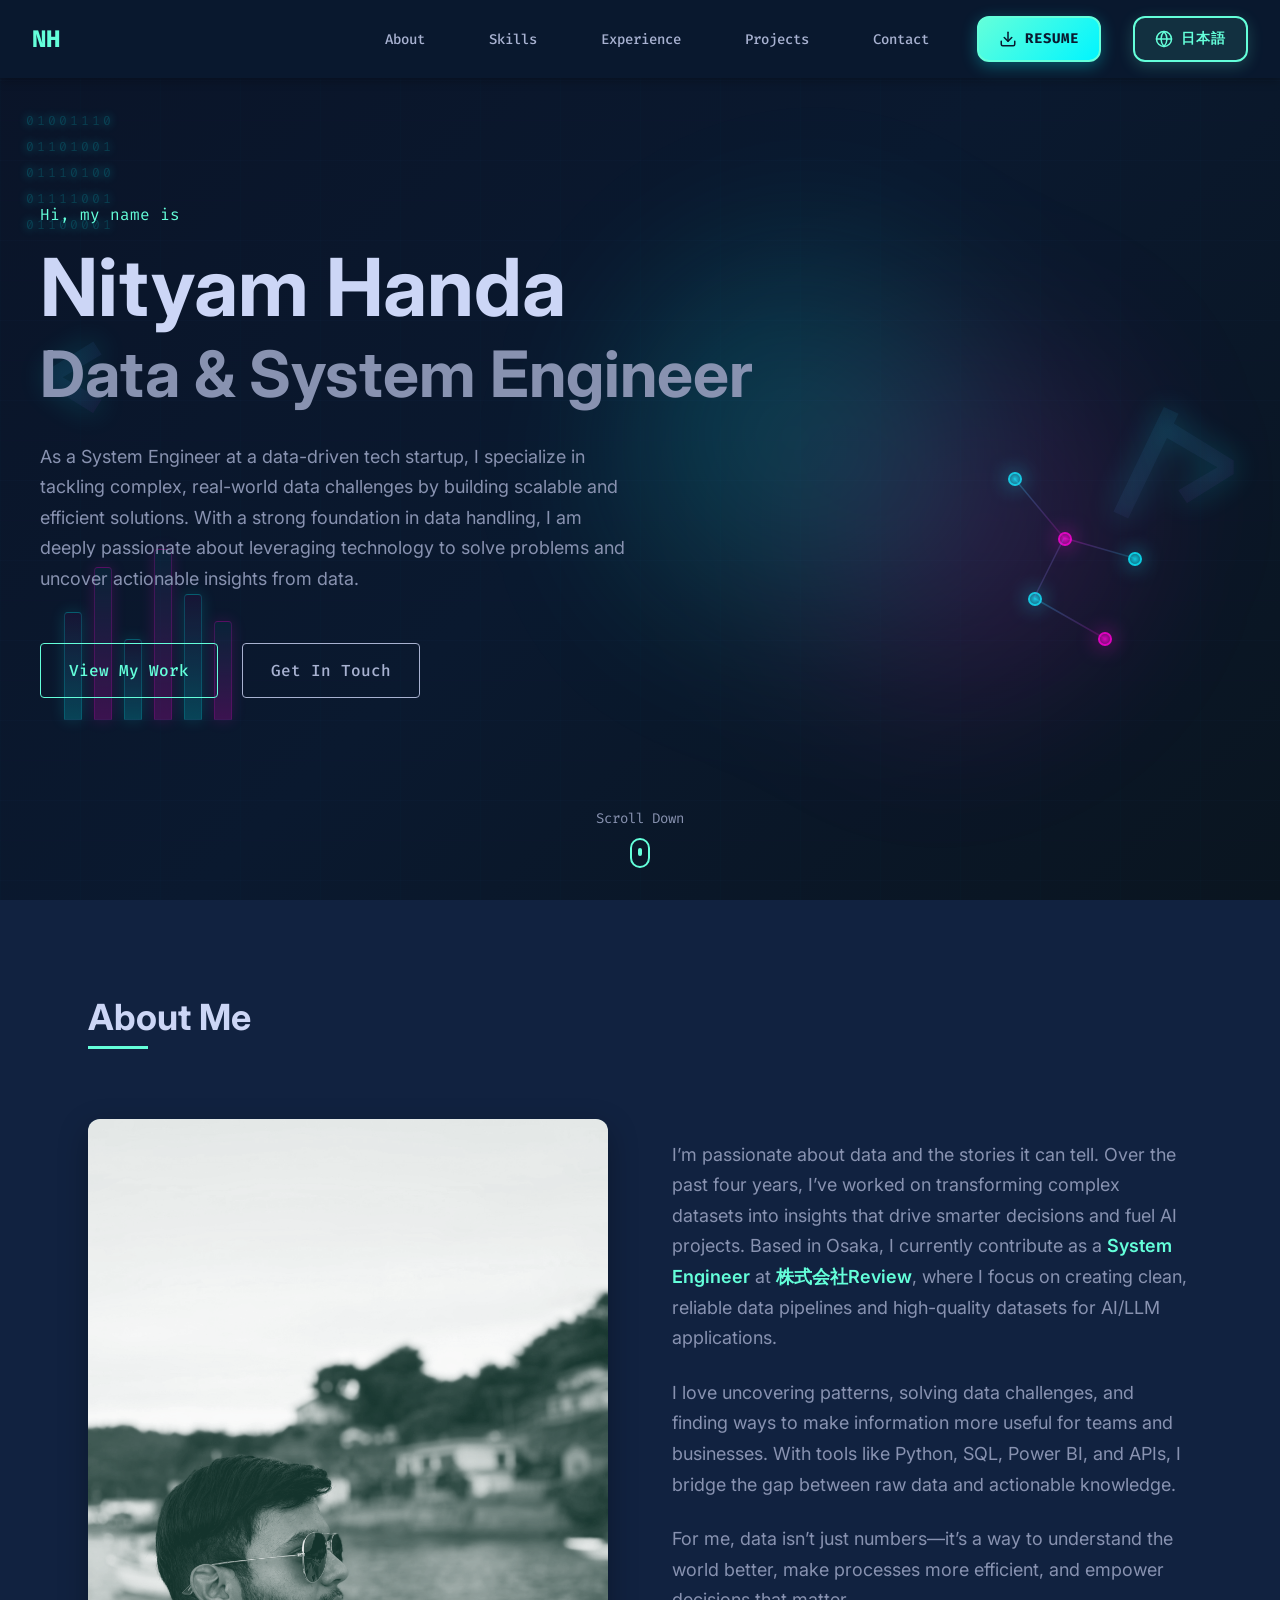
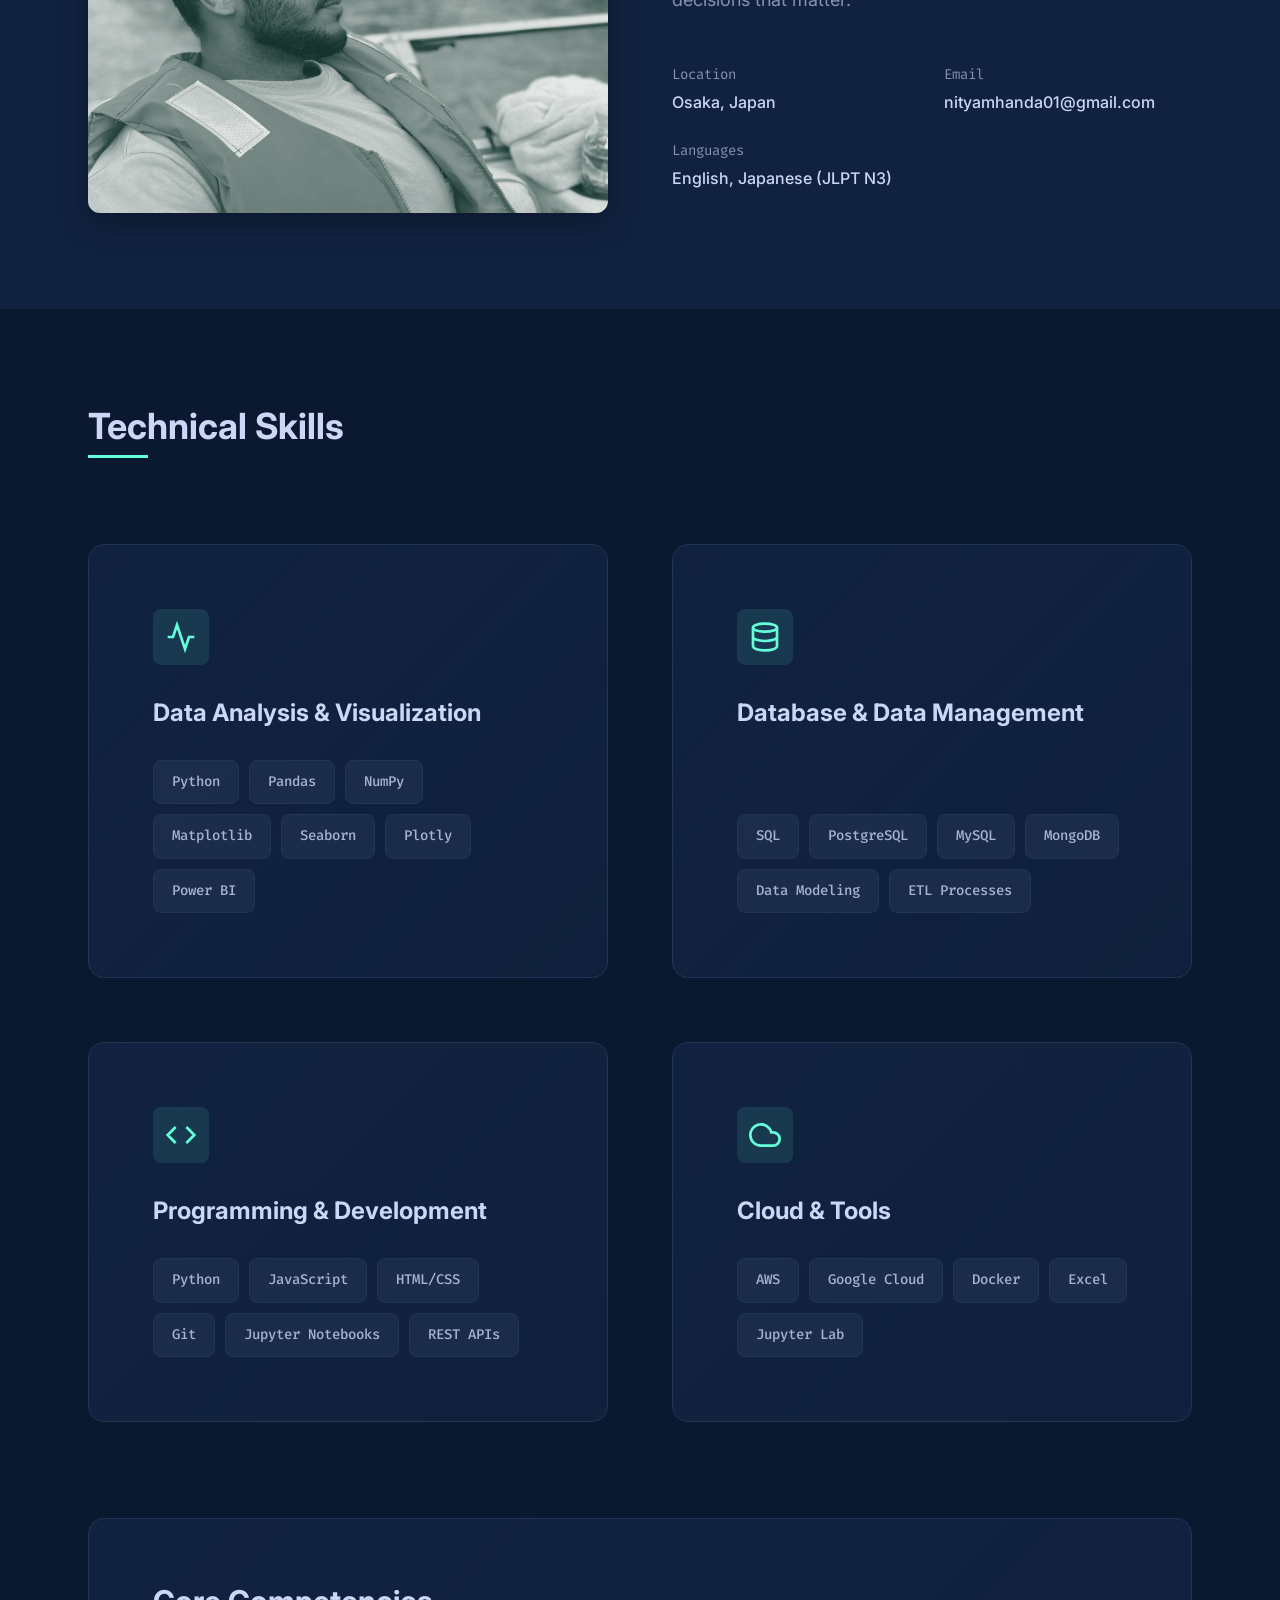
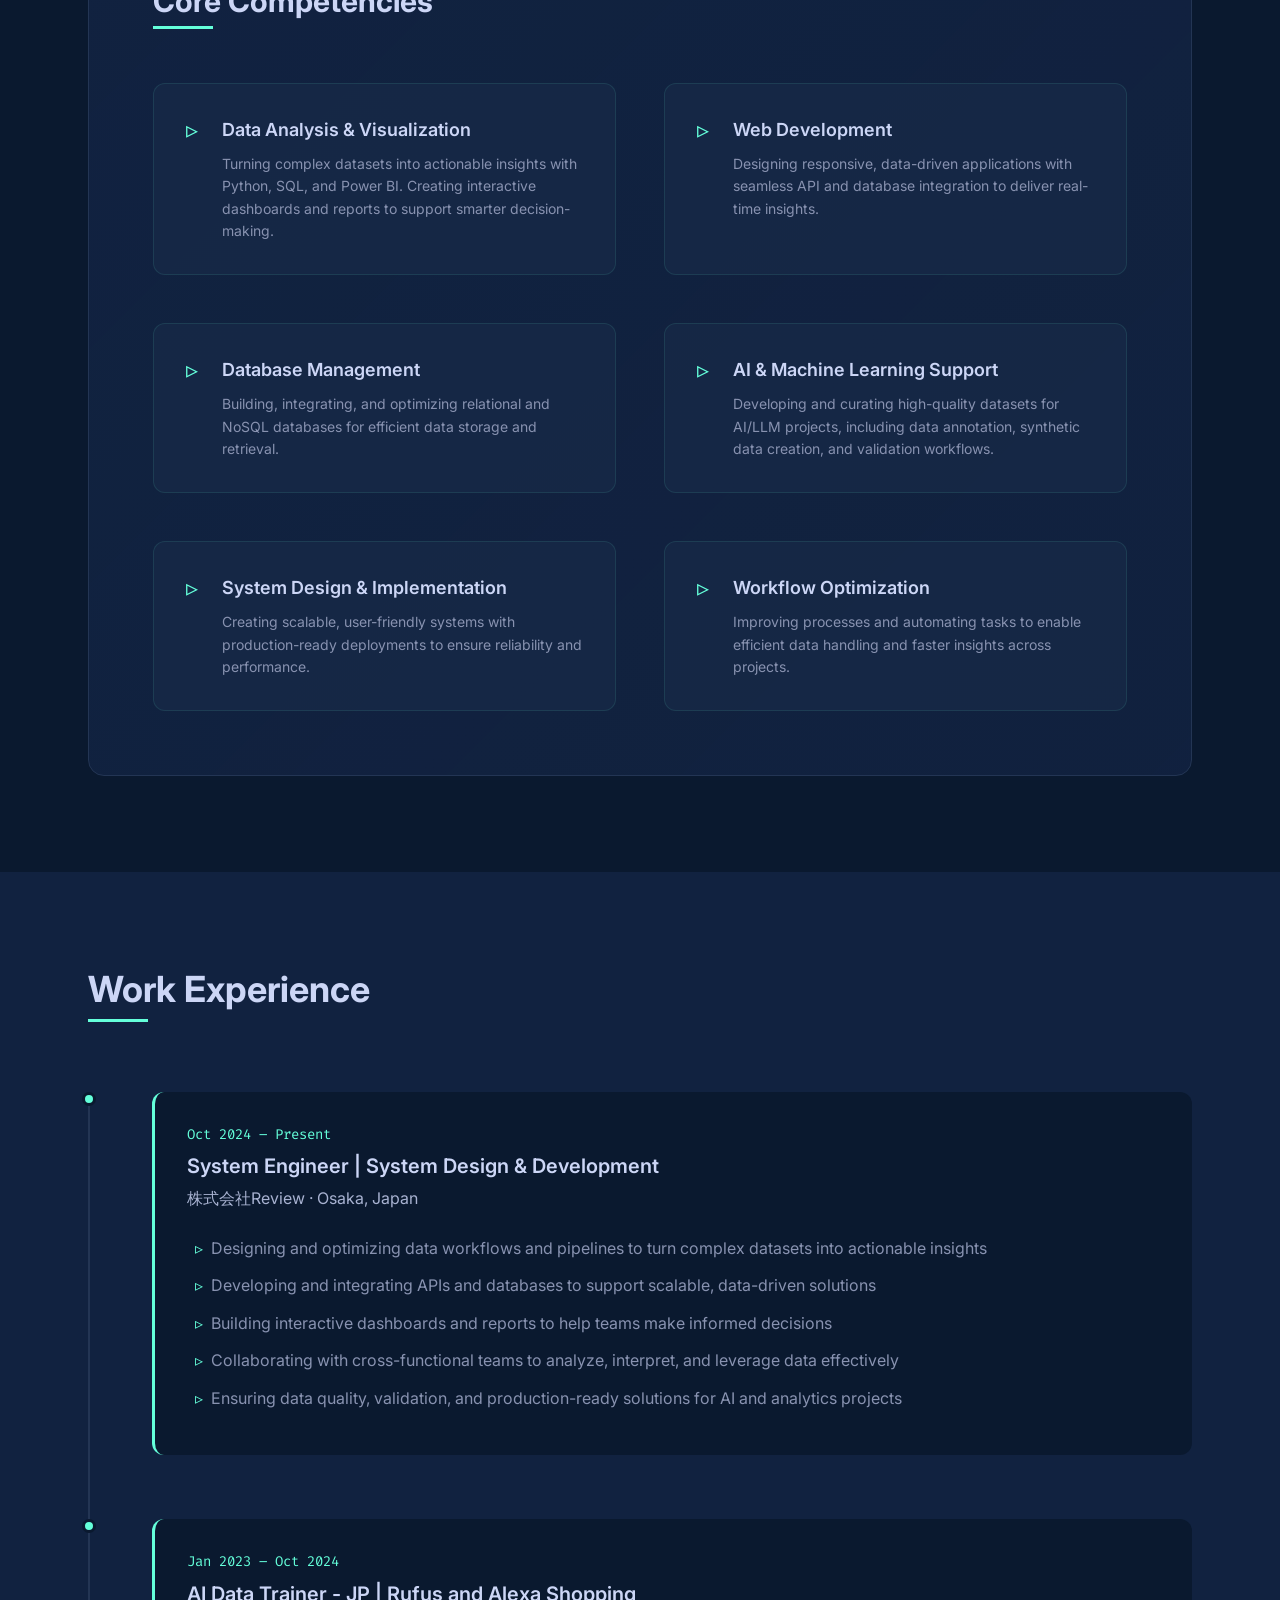
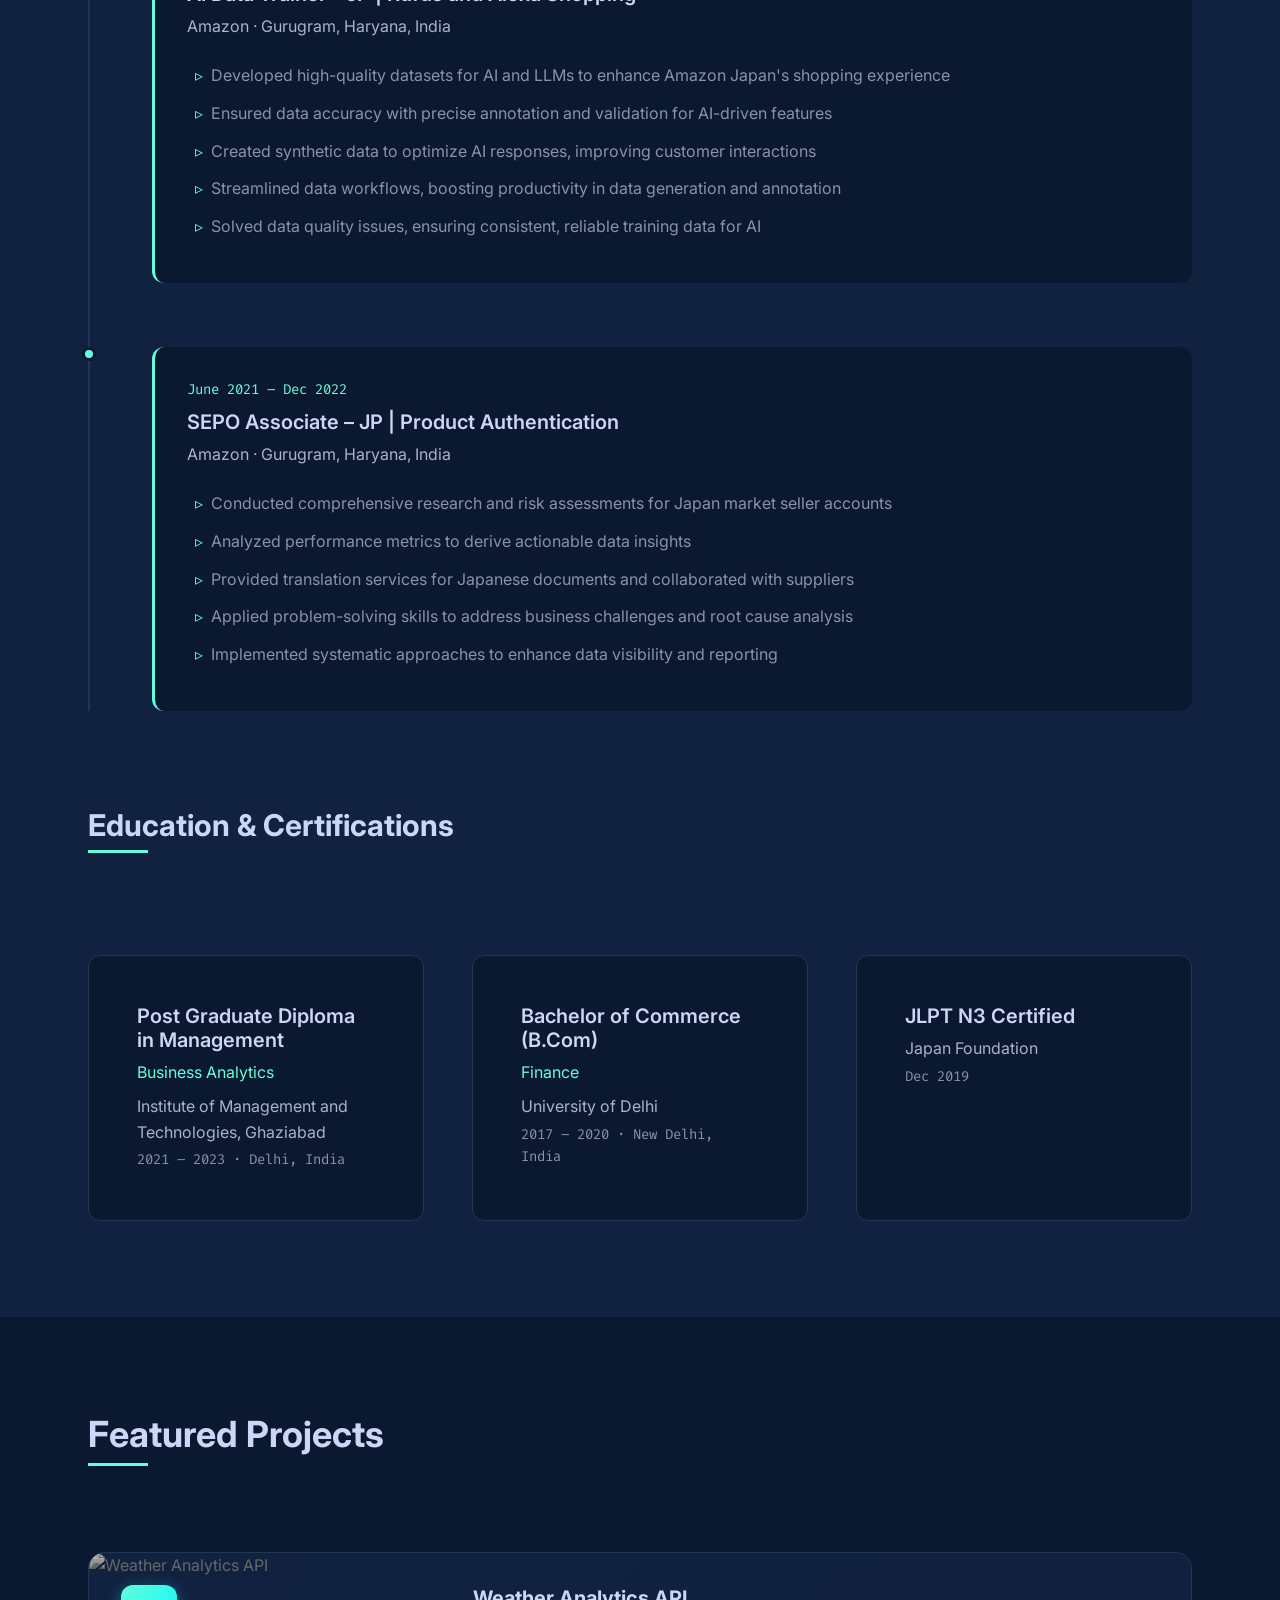
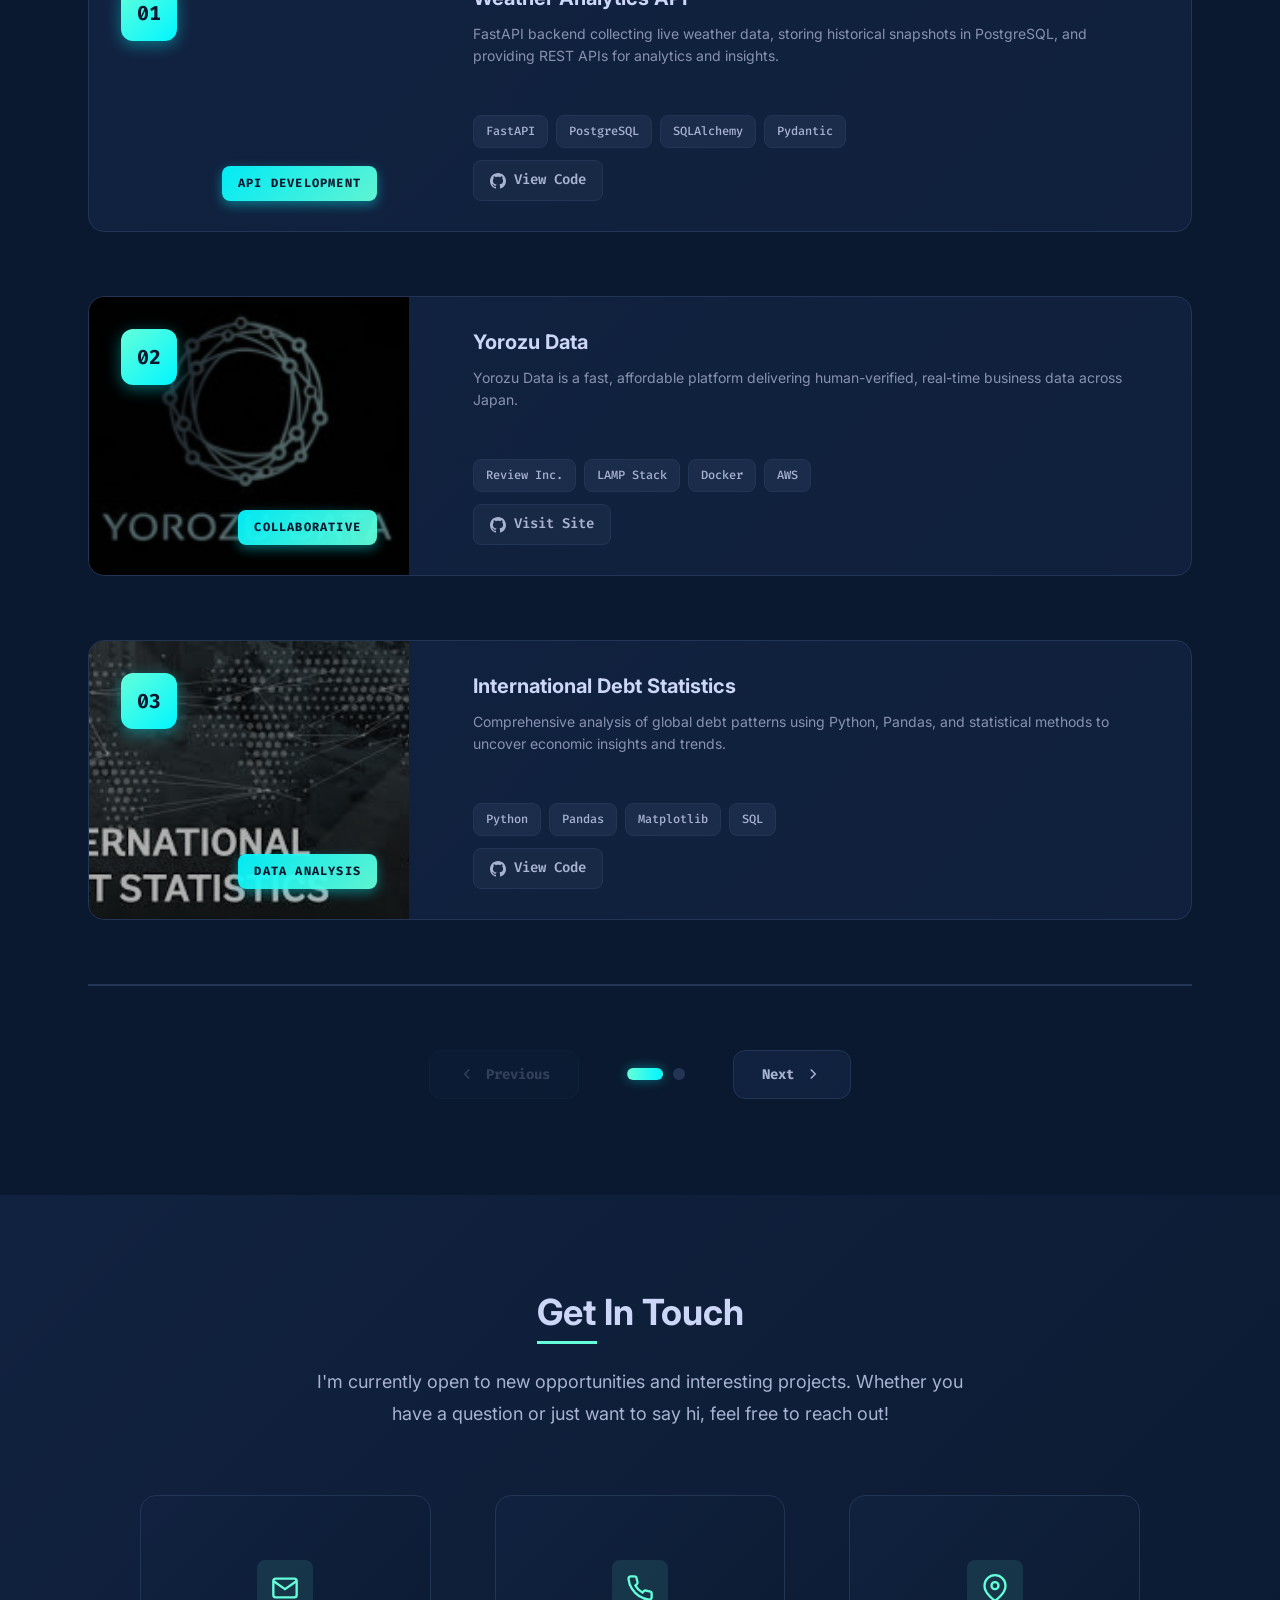
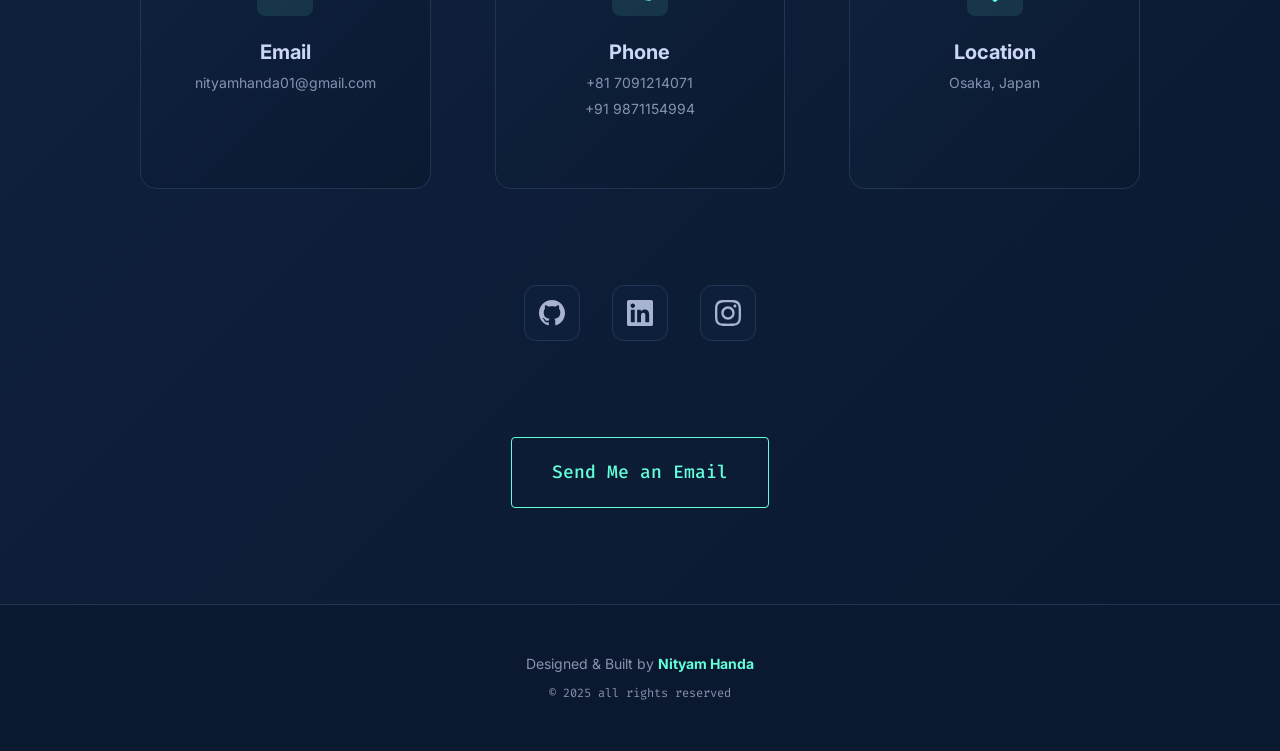
==== commit 2d2ac562: "added new links to the yorozu data project" ====
--- a/index.html
+++ b/index.html
@@ -445,9 +445,10 @@
                             Yorozu Data is a fast, affordable platform delivering human-verified, real-time business data across Japan.
                         </p>
                         <div class="project-tech">
-                            <span class="tech-tag">Web Development</span>
-                            <span class="tech-tag">CMS</span>
-                            <span class="tech-tag">Full-stack</span>
+                            <a href="https://re-view.jp/corporate/#com05:~:text=%E3%82%8C%E3%81%9F%E3%81%A8%E3%81%8D-,%E3%82%B7%E3%82%B9%E3%83%86%E3%83%A0%E3%82%BD%E3%83%AA%E3%83%A5%E3%83%BC%E3%82%B7%E3%83%A7%E3%83%B3%0A%E3%82%A8%E3%83%B3%E3%82%B8%E3%83%8B%E3%82%A2,Handa%20Nityam,-%E3%82%A4%E3%83%B3%E3%83%89%E5%87%BA%E8%BA%AB%E3%80%82Amazon" target="_blank" rel="noopener noreferrer" class="tech-tag" style="cursor: pointer;">Review Inc.</a>
+                            <span class="tech-tag">LAMP Stack</span>
+                            <span class="tech-tag">Docker</span>
+                            <span class="tech-tag">AWS</span>
                         </div>
                         <div class="project-links">
                             <a href="https://yorozu-data.com/" target="_blank" rel="noopener noreferrer" class="project-link">
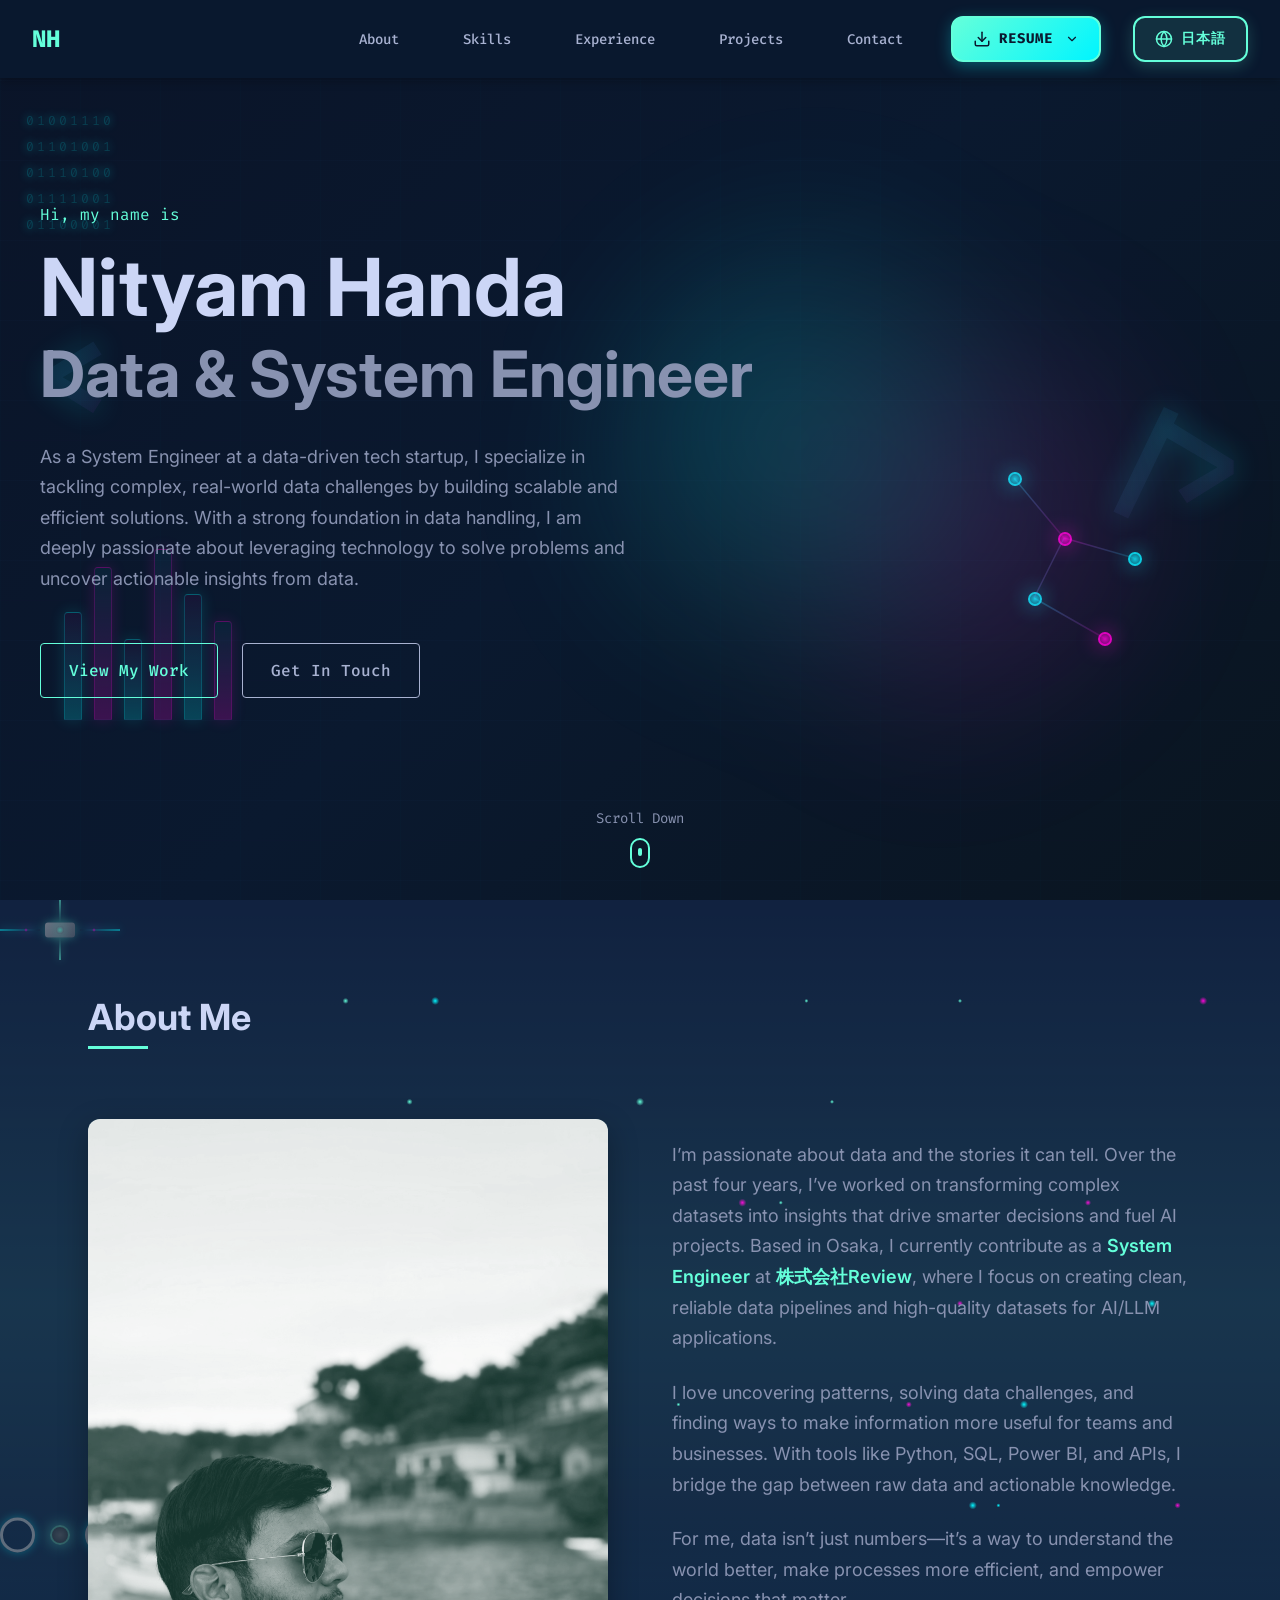
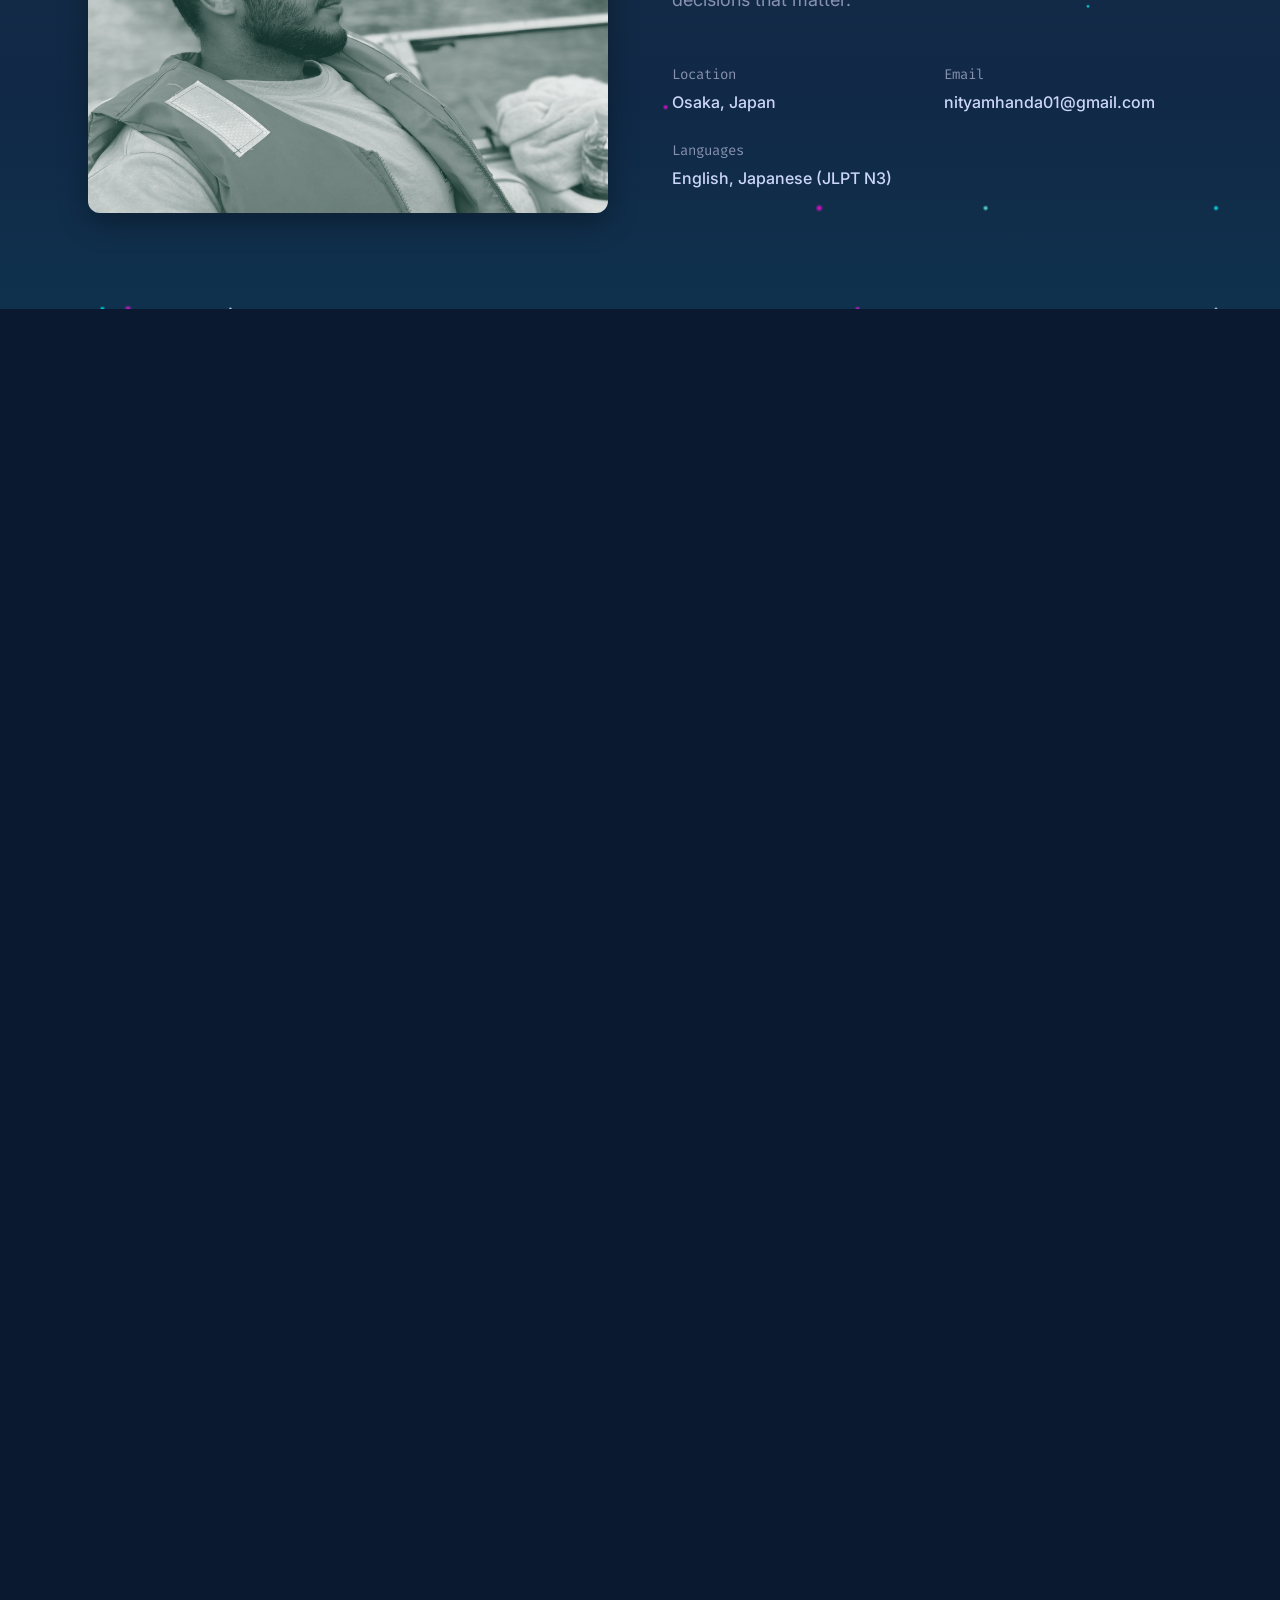
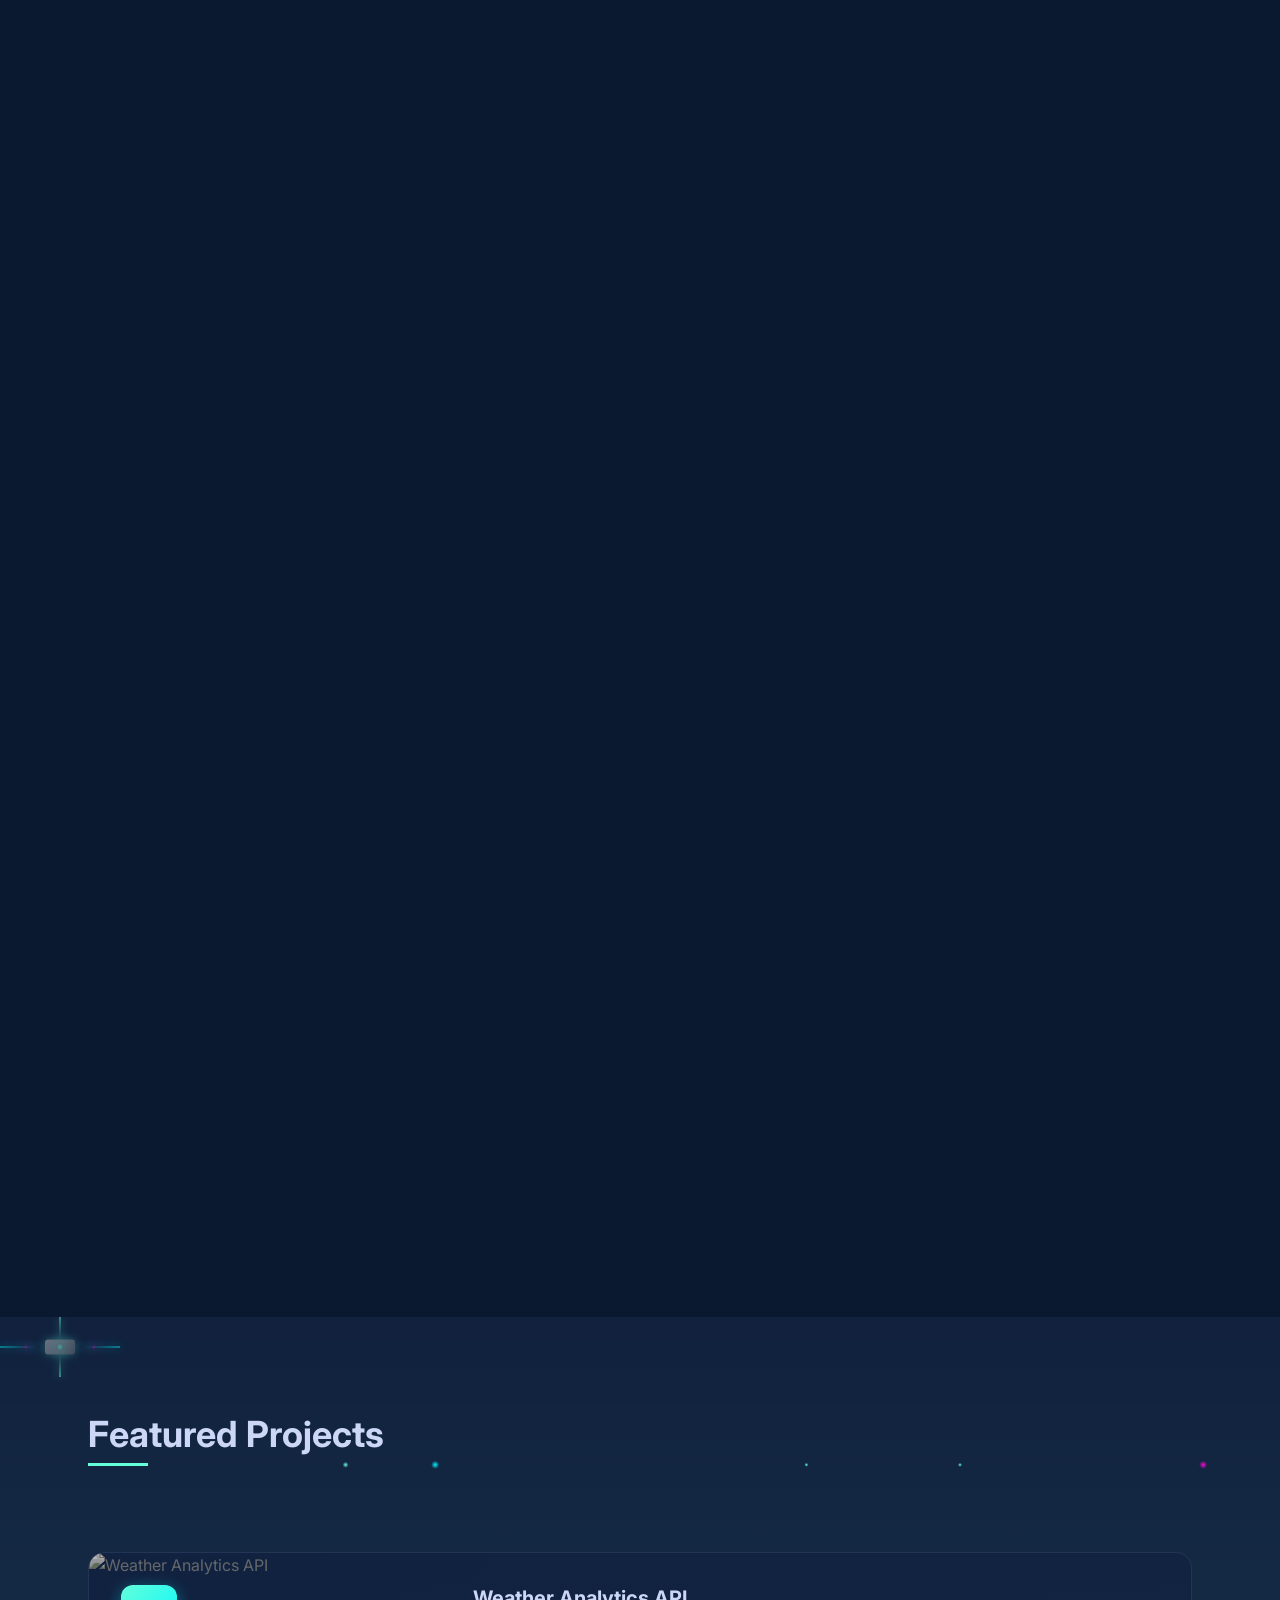
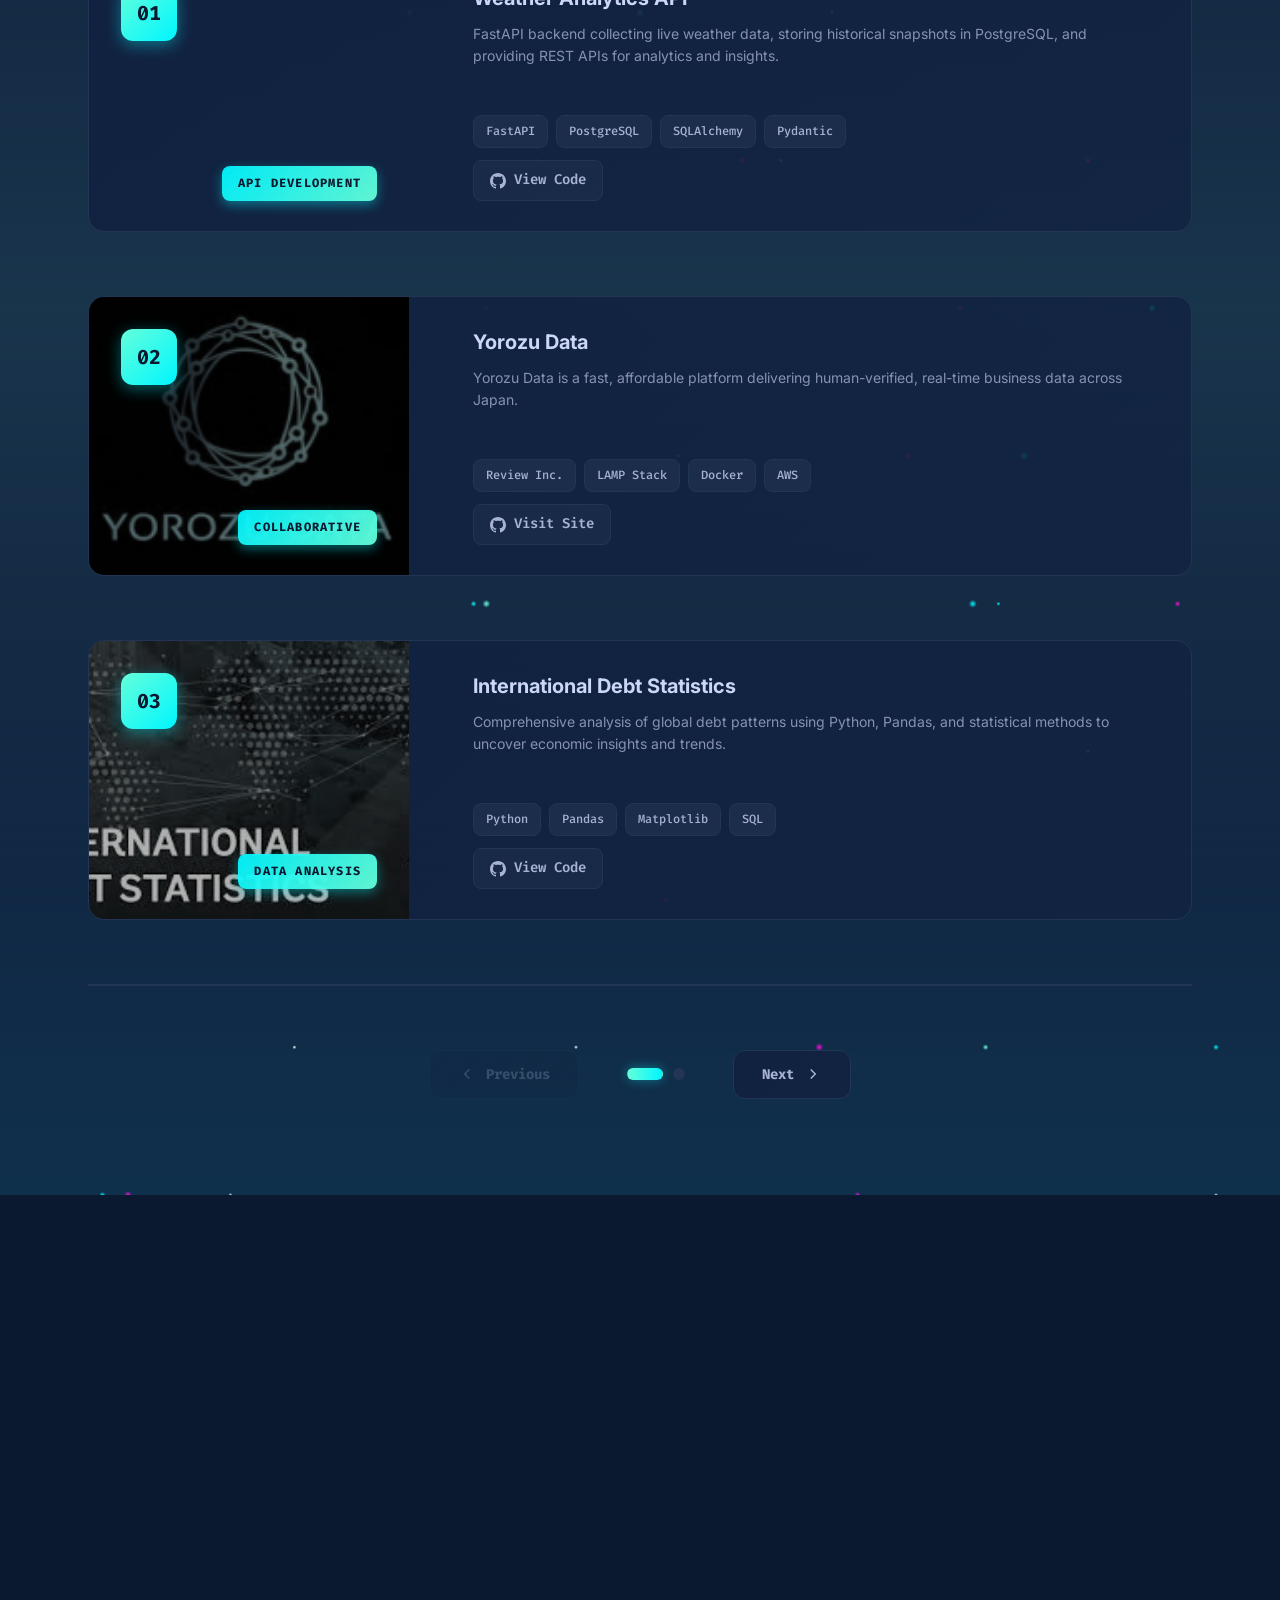
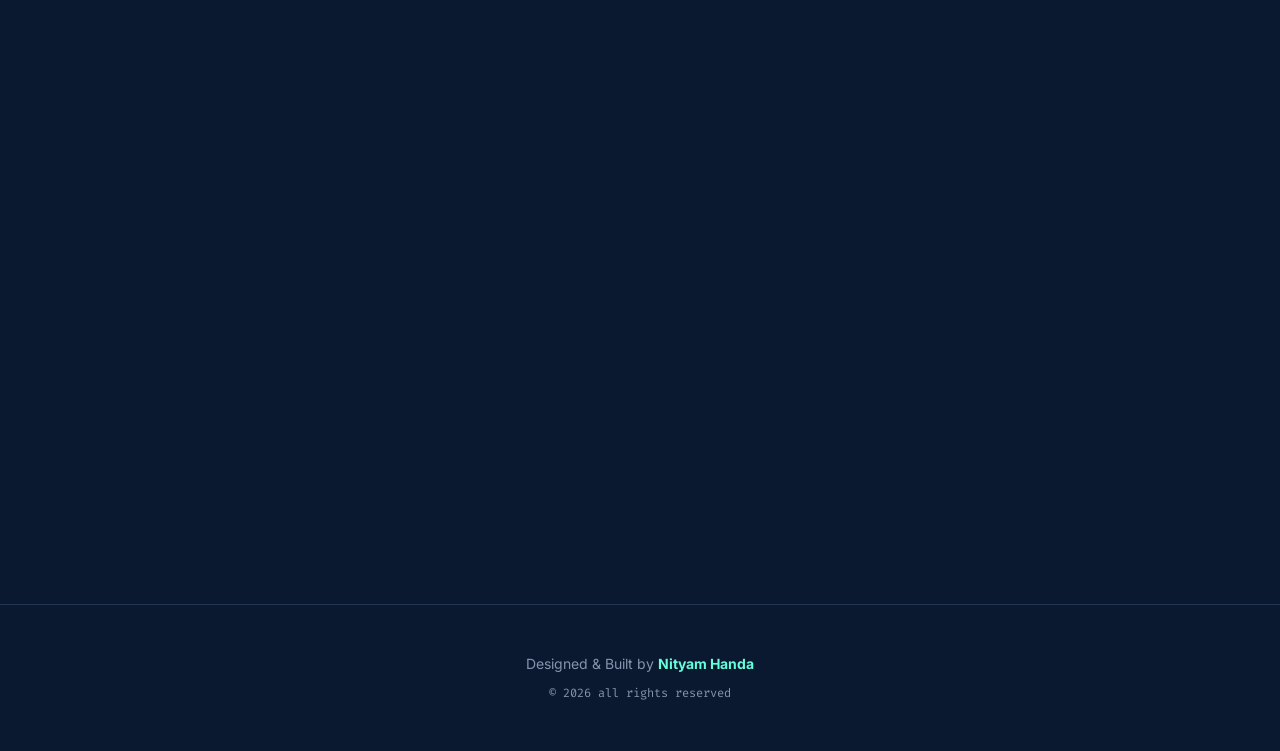
==== commit c3db8e26: "added new files and css effects" ====
--- a/index.html
+++ b/index.html
@@ -19,6 +19,7 @@
     
     <!-- Stylesheet -->
     <link rel="stylesheet" href="css/style.css">
+    <link rel="stylesheet" href="css/spaceship.css">
 </head>
 <body>
     <!-- Navigation -->
@@ -32,14 +33,64 @@
                 <li class="nav-item"><a href="#projects" class="nav-link">Projects</a></li>
                 <li class="nav-item"><a href="#contact" class="nav-link">Contact</a></li>
                 <li class="nav-item">
-                    <a href="assets/resume/Nityam-Resume(2025-10-07).pdf" download="Nityam-Resume(2025-10-07).pdf" class="resume-download-btn" aria-label="Download Resume">
-                        <svg xmlns="http://www.w3.org/2000/svg" viewBox="0 0 24 24" fill="none" stroke="currentColor" stroke-width="2" stroke-linecap="round" stroke-linejoin="round">
-                            <path d="M21 15v4a2 2 0 0 1-2 2H5a2 2 0 0 1-2-2v-4"></path>
-                            <polyline points="7 10 12 15 17 10"></polyline>
-                            <line x1="12" y1="15" x2="12" y2="3"></line>
-                        </svg>
-                        <span>Resume</span>
-                    </a>
+                    <div class="resume-dropdown">
+                        <a href="assets/resume/Nityam_resume_eng.pdf" download="Nityam_resume_eng.pdf" class="resume-download-btn" aria-label="Download Resume">
+                            <svg xmlns="http://www.w3.org/2000/svg" viewBox="0 0 24 24" fill="none" stroke="currentColor" stroke-width="2" stroke-linecap="round" stroke-linejoin="round">
+                                <path d="M21 15v4a2 2 0 0 1-2 2H5a2 2 0 0 1-2-2v-4"></path>
+                                <polyline points="7 10 12 15 17 10"></polyline>
+                                <line x1="12" y1="15" x2="12" y2="3"></line>
+                            </svg>
+                            <span>Resume</span>
+                            <svg class="dropdown-arrow" xmlns="http://www.w3.org/2000/svg" viewBox="0 0 24 24" fill="none" stroke="currentColor" stroke-width="2" stroke-linecap="round" stroke-linejoin="round">
+                                <polyline points="6 9 12 15 18 9"></polyline>
+                            </svg>
+                        </a>
+                        <div class="resume-dropdown-menu">
+                            <a href="assets/resume/Nityam_resume_eng.pdf" download="Nityam_resume_eng.pdf" class="resume-dropdown-item">
+                                <span class="resume-item-icon">
+                                    <svg xmlns="http://www.w3.org/2000/svg" viewBox="0 0 24 24" fill="none" stroke="currentColor" stroke-width="2" stroke-linecap="round" stroke-linejoin="round">
+                                        <path d="M14 2H6a2 2 0 0 0-2 2v16a2 2 0 0 0 2 2h12a2 2 0 0 0 2-2V8z"></path>
+                                        <polyline points="14 2 14 8 20 8"></polyline>
+                                        <line x1="16" y1="13" x2="8" y2="13"></line>
+                                        <line x1="16" y1="17" x2="8" y2="17"></line>
+                                        <polyline points="10 9 9 9 8 9"></polyline>
+                                    </svg>
+                                </span>
+                                <div>
+                                    <span class="resume-item-title">English Resume</span>
+                                    <span class="resume-item-desc">English version</span>
+                                </div>
+                            </a>
+                            <a href="assets/resume/Nityam_履歴書.pdf" download="Nityam_履歴書.pdf" class="resume-dropdown-item">
+                                <span class="resume-item-icon">
+                                    <svg xmlns="http://www.w3.org/2000/svg" viewBox="0 0 24 24" fill="none" stroke="currentColor" stroke-width="2" stroke-linecap="round" stroke-linejoin="round">
+                                        <path d="M14 2H6a2 2 0 0 0-2 2v16a2 2 0 0 0 2 2h12a2 2 0 0 0 2-2V8z"></path>
+                                        <polyline points="14 2 14 8 20 8"></polyline>
+                                        <line x1="16" y1="13" x2="8" y2="13"></line>
+                                        <line x1="16" y1="17" x2="8" y2="17"></line>
+                                        <line x1="10" y1="9" x2="8" y2="9"></line>
+                                    </svg>
+                                </span>
+                                <div>
+                                    <span class="resume-item-title">履歴書 (Japanese Resume)</span>
+                                    <span class="resume-item-desc">Japanese resume format</span>
+                                </div>
+                            </a>
+                            <a href="assets/resume/Nityam_スキルシート.pdf" download="Nityam_スキルシート.pdf" class="resume-dropdown-item">
+                                <span class="resume-item-icon">
+                                    <svg xmlns="http://www.w3.org/2000/svg" viewBox="0 0 24 24" fill="none" stroke="currentColor" stroke-width="2" stroke-linecap="round" stroke-linejoin="round">
+                                        <line x1="18" y1="20" x2="18" y2="10"></line>
+                                        <line x1="12" y1="20" x2="12" y2="4"></line>
+                                        <line x1="6" y1="20" x2="6" y2="14"></line>
+                                    </svg>
+                                </span>
+                                <div>
+                                    <span class="resume-item-title">スキルシート (Skill Sheet)</span>
+                                    <span class="resume-item-desc">Japanese skill sheet</span>
+                                </div>
+                            </a>
+                        </div>
+                    </div>
                 </li>
                 <li class="nav-item">
                     <a href="index-jp.html" class="lang-toggle-btn" aria-label="Switch Language">
@@ -134,6 +185,33 @@
 
     <!-- About Section -->
     <section id="about" class="about section">
+        <div class="starfield-bg">
+            <div class="stars stars-1"></div>
+            <div class="stars stars-2"></div>
+            <div class="stars stars-3"></div>
+            <div class="light-streaks"></div>
+        </div>
+        <div class="spaceship-container">
+            <div class="spaceship spaceship-1">
+                <div class="x-wing">
+                    <div class="x-wing-body"></div>
+                    <div class="x-wing-wing-top"></div>
+                    <div class="x-wing-wing-bottom"></div>
+                    <div class="x-wing-wing-left"></div>
+                    <div class="x-wing-wing-right"></div>
+                    <div class="x-wing-cockpit"></div>
+                    <div class="x-wing-engine"></div>
+                    <div class="x-wing-engine x-wing-engine-right"></div>
+                </div>
+            </div>
+            <div class="spaceship spaceship-2 spaceship-reverse">
+                <div class="tie-fighter">
+                    <div class="tie-cockpit"></div>
+                    <div class="tie-wing-left"></div>
+                    <div class="tie-wing-right"></div>
+                </div>
+            </div>
+        </div>
         <div class="container">
             <h2 class="section-title">About Me</h2>
             <div class="about-content">
@@ -174,6 +252,26 @@
 
     <!-- Skills Section -->
     <section id="skills" class="skills section">
+        <div class="starfield-bg">
+            <div class="stars stars-1"></div>
+            <div class="stars stars-2"></div>
+            <div class="stars stars-3"></div>
+            <div class="light-streaks"></div>
+        </div>
+        <div class="spaceship-container">
+            <div class="spaceship spaceship-3">
+                <div class="x-wing">
+                    <div class="x-wing-body"></div>
+                    <div class="x-wing-wing-top"></div>
+                    <div class="x-wing-wing-bottom"></div>
+                    <div class="x-wing-wing-left"></div>
+                    <div class="x-wing-wing-right"></div>
+                    <div class="x-wing-cockpit"></div>
+                    <div class="x-wing-engine"></div>
+                    <div class="x-wing-engine x-wing-engine-right"></div>
+                </div>
+            </div>
+        </div>
         <div class="container">
             <h2 class="section-title">Technical Skills</h2>
             <!-- <p class="section-subtitle">Technologies and tools I work with</p> -->
@@ -308,6 +406,21 @@
 
     <!-- Experience Section -->
     <section id="experience" class="experience section">
+        <div class="starfield-bg">
+            <div class="stars stars-1"></div>
+            <div class="stars stars-2"></div>
+            <div class="stars stars-3"></div>
+            <div class="light-streaks"></div>
+        </div>
+        <div class="spaceship-container">
+            <div class="spaceship spaceship-4 spaceship-reverse">
+                <div class="tie-fighter">
+                    <div class="tie-cockpit"></div>
+                    <div class="tie-wing-left"></div>
+                    <div class="tie-wing-right"></div>
+                </div>
+            </div>
+        </div>
         <div class="container">
             <h2 class="section-title">Work Experience</h2>
             
@@ -392,6 +505,26 @@
 
     <!-- Projects Section -->
     <section id="projects" class="projects section">
+        <div class="starfield-bg">
+            <div class="stars stars-1"></div>
+            <div class="stars stars-2"></div>
+            <div class="stars stars-3"></div>
+            <div class="light-streaks"></div>
+        </div>
+        <div class="spaceship-container">
+            <div class="spaceship spaceship-1">
+                <div class="x-wing">
+                    <div class="x-wing-body"></div>
+                    <div class="x-wing-wing-top"></div>
+                    <div class="x-wing-wing-bottom"></div>
+                    <div class="x-wing-wing-left"></div>
+                    <div class="x-wing-wing-right"></div>
+                    <div class="x-wing-cockpit"></div>
+                    <div class="x-wing-engine"></div>
+                    <div class="x-wing-engine x-wing-engine-right"></div>
+                </div>
+            </div>
+        </div>
         <div class="container">
             <h2 class="section-title">Featured Projects</h2>
             <!-- <p class="section-subtitle">Some of my recent work</p> -->
@@ -445,7 +578,7 @@
                             Yorozu Data is a fast, affordable platform delivering human-verified, real-time business data across Japan.
                         </p>
                         <div class="project-tech">
-                            <a href="https://re-view.jp/corporate/#com05:~:text=%E3%82%8C%E3%81%9F%E3%81%A8%E3%81%8D-,%E3%82%B7%E3%82%B9%E3%83%86%E3%83%A0%E3%82%BD%E3%83%AA%E3%83%A5%E3%83%BC%E3%82%B7%E3%83%A7%E3%83%B3%0A%E3%82%A8%E3%83%B3%E3%82%B8%E3%83%8B%E3%82%A2,Handa%20Nityam,-%E3%82%A4%E3%83%B3%E3%83%89%E5%87%BA%E8%BA%AB%E3%80%82Amazon" target="_blank" rel="noopener noreferrer" class="tech-tag" style="cursor: pointer;">Review Inc.</a>
+                            <a href="https://re-view.jp/" target="_blank" rel="noopener noreferrer" class="tech-tag" style="cursor: pointer;">Review Inc.</a>
                             <span class="tech-tag">LAMP Stack</span>
                             <span class="tech-tag">Docker</span>
                             <span class="tech-tag">AWS</span>
@@ -546,6 +679,21 @@
 
     <!-- Contact Section -->
     <section id="contact" class="contact section">
+        <div class="starfield-bg">
+            <div class="stars stars-1"></div>
+            <div class="stars stars-2"></div>
+            <div class="stars stars-3"></div>
+            <div class="light-streaks"></div>
+        </div>
+        <div class="spaceship-container">
+            <div class="spaceship spaceship-2">
+                <div class="tie-fighter">
+                    <div class="tie-cockpit"></div>
+                    <div class="tie-wing-left"></div>
+                    <div class="tie-wing-right"></div>
+                </div>
+            </div>
+        </div>
         <div class="container">
             <h2 class="section-title">Get In Touch</h2>
             <p class="contact-intro">
@@ -624,7 +772,7 @@
             <p class="footer-text">
                 Designed & Built by <strong>Nityam Handa</strong>
             </p>
-            <p class="footer-copyright">© 2025 all rights reserved</p>
+            <p class="footer-copyright">© 2026 all rights reserved</p>
         </div>
     </footer>
 
--- a/css/style.css
+++ b/css/style.css
@@ -697,6 +697,394 @@
 @keyframes download-bounce {
     0%, 100% { transform: translateY(2px); }
     50% { transform: translateY(4px); }
+}
+
+/* ===== RESUME DROPDOWN MENU ===== */
+.resume-dropdown {
+    position: relative;
+}
+
+.resume-dropdown .dropdown-arrow {
+    width: 14px;
+    height: 14px;
+    margin-left: 0.25rem;
+    transition: transform var(--transition-base);
+}
+
+.resume-dropdown.active .dropdown-arrow {
+    transform: rotate(180deg);
+}
+
+.resume-dropdown-menu {
+    position: absolute;
+    top: calc(100% + 0.5rem);
+    right: 0;
+    min-width: 280px;
+    background: var(--light-navy);
+    border: 2px solid var(--accent);
+    border-radius: var(--radius-lg);
+    box-shadow: 0 8px 32px rgba(0, 0, 0, 0.5), 0 0 20px rgba(0, 245, 255, 0.3);
+    opacity: 0;
+    visibility: hidden;
+    transform: translateY(-10px);
+    transition: all var(--transition-base);
+    z-index: 1000;
+    overflow: hidden;
+}
+
+.resume-dropdown.active .resume-dropdown-menu {
+    opacity: 1;
+    visibility: visible;
+    transform: translateY(0);
+}
+
+.resume-dropdown-item {
+    display: flex;
+    align-items: center;
+    gap: 1rem;
+    padding: 1rem 1.25rem;
+    color: var(--lightest-slate);
+    text-decoration: none;
+    transition: all var(--transition-base);
+    border-bottom: 1px solid rgba(100, 255, 218, 0.1);
+}
+
+.resume-dropdown-item:last-child {
+    border-bottom: none;
+}
+
+.resume-dropdown-item:hover {
+    background: rgba(100, 255, 218, 0.1);
+    color: var(--accent);
+    padding-left: 1.5rem;
+}
+
+.resume-item-icon {
+    flex-shrink: 0;
+    display: flex;
+    align-items: center;
+    justify-content: center;
+    width: 24px;
+    height: 24px;
+    color: var(--accent);
+    transition: all var(--transition-base);
+}
+
+.resume-item-icon svg {
+    width: 100%;
+    height: 100%;
+    stroke: currentColor;
+}
+
+.resume-dropdown-item:hover .resume-item-icon {
+    color: var(--accent);
+    transform: scale(1.1);
+}
+
+.resume-dropdown-item div {
+    display: flex;
+    flex-direction: column;
+    gap: 0.25rem;
+}
+
+.resume-item-title {
+    font-weight: 600;
+    font-size: var(--fs-sm);
+    color: inherit;
+}
+
+.resume-item-desc {
+    font-size: 0.75rem;
+    color: var(--slate);
+    opacity: 0.8;
+}
+
+.resume-dropdown-item:hover .resume-item-desc {
+    color: var(--accent);
+    opacity: 1;
+}
+
+/* Mobile dropdown adjustments */
+@media (max-width: 768px) {
+    .resume-dropdown-menu {
+        position: static;
+        width: 100%;
+        min-width: 100%;
+        margin-top: 0.5rem;
+        opacity: 1;
+        visibility: visible;
+        transform: none;
+        box-shadow: none;
+        border: 1px solid rgba(100, 255, 218, 0.2);
+        background: rgba(100, 255, 218, 0.05);
+        display: none;
+    }
+    
+    .resume-dropdown.active .resume-dropdown-menu {
+        display: block;
+    }
+    
+    .resume-dropdown-item {
+        padding: 0.875rem 1rem;
+        gap: 0.875rem;
+    }
+    
+    .resume-dropdown-item:hover {
+        padding-left: 1rem;
+        background: rgba(100, 255, 218, 0.1);
+    }
+    
+    .resume-item-icon {
+        width: 20px;
+        height: 20px;
+    }
+    
+    .resume-item-title {
+        font-size: 0.875rem;
+    }
+    
+    .resume-item-desc {
+        font-size: 0.7rem;
+    }
+}
+
+/* Extra small mobile adjustments */
+@media (max-width: 480px) {
+    .resume-dropdown-item {
+        padding: 0.75rem;
+        gap: 0.75rem;
+    }
+    
+    .resume-item-icon {
+        width: 18px;
+        height: 18px;
+    }
+    
+    .resume-item-title {
+        font-size: 0.8125rem;
+    }
+    
+    .resume-item-desc {
+        font-size: 0.65rem;
+    }
+}
+
+/* ===== STARFIELD BACKGROUND ANIMATIONS (Star Wars Style) ===== */
+.section {
+    position: relative;
+    overflow: hidden;
+}
+
+.starfield-bg {
+    position: absolute;
+    top: 0;
+    left: 0;
+    width: 100%;
+    height: 100%;
+    pointer-events: none;
+    z-index: 1;
+    opacity: 1;
+}
+
+.stars {
+    position: absolute;
+    top: 0;
+    left: 0;
+    width: 100%;
+    height: 100%;
+    background-image: 
+        radial-gradient(2px 2px at 20% 30%, rgba(100, 255, 218, 1), transparent),
+        radial-gradient(2px 2px at 60% 70%, rgba(0, 245, 255, 1), transparent),
+        radial-gradient(2px 2px at 50% 50%, rgba(255, 255, 255, 1), transparent),
+        radial-gradient(2px 2px at 80% 10%, rgba(100, 255, 218, 1), transparent),
+        radial-gradient(2px 2px at 90% 40%, rgba(0, 245, 255, 1), transparent),
+        radial-gradient(2px 2px at 33% 60%, rgba(255, 255, 255, 1), transparent),
+        radial-gradient(2px 2px at 66% 20%, rgba(100, 255, 218, 1), transparent),
+        radial-gradient(2px 2px at 10% 80%, rgba(0, 245, 255, 1), transparent),
+        radial-gradient(2px 2px at 40% 90%, rgba(255, 255, 255, 1), transparent),
+        radial-gradient(2px 2px at 70% 15%, rgba(100, 255, 218, 1), transparent),
+        radial-gradient(2px 2px at 5% 50%, rgba(255, 255, 255, 1), transparent),
+        radial-gradient(2px 2px at 95% 60%, rgba(0, 245, 255, 1), transparent),
+        radial-gradient(2px 2px at 25% 15%, rgba(100, 255, 218, 1), transparent),
+        radial-gradient(2px 2px at 75% 85%, rgba(255, 255, 255, 1), transparent),
+        radial-gradient(2px 2px at 15% 70%, rgba(100, 255, 218, 1), transparent),
+        radial-gradient(2px 2px at 45% 25%, rgba(0, 245, 255, 1), transparent),
+        radial-gradient(2px 2px at 85% 75%, rgba(255, 255, 255, 1), transparent),
+        radial-gradient(2px 2px at 30% 45%, rgba(100, 255, 218, 1), transparent),
+        radial-gradient(2px 2px at 55% 85%, rgba(0, 245, 255, 1), transparent),
+        radial-gradient(2px 2px at 72% 35%, rgba(255, 255, 255, 1), transparent),
+        radial-gradient(2px 2px at 12% 25%, rgba(100, 255, 218, 1), transparent),
+        radial-gradient(2px 2px at 37% 75%, rgba(0, 245, 255, 1), transparent),
+        radial-gradient(2px 2px at 62% 45%, rgba(255, 255, 255, 1), transparent),
+        radial-gradient(2px 2px at 87% 65%, rgba(100, 255, 218, 1), transparent),
+        radial-gradient(2px 2px at 17% 55%, rgba(0, 245, 255, 1), transparent),
+        radial-gradient(2px 2px at 47% 35%, rgba(255, 255, 255, 1), transparent),
+        radial-gradient(2px 2px at 77% 95%, rgba(100, 255, 218, 1), transparent),
+        radial-gradient(2px 2px at 22% 5%, rgba(0, 245, 255, 1), transparent),
+        radial-gradient(2px 2px at 52% 80%, rgba(255, 255, 255, 1), transparent),
+        radial-gradient(2px 2px at 82% 25%, rgba(100, 255, 218, 1), transparent);
+    background-repeat: repeat;
+    background-size: 100% 200%;
+    animation: starfield-move 200s linear infinite;
+}
+
+.stars-1 {
+    background-image: 
+        radial-gradient(2px 2px at 15% 25%, rgba(100, 255, 218, 1), transparent),
+        radial-gradient(2px 2px at 55% 65%, rgba(0, 245, 255, 1), transparent),
+        radial-gradient(2px 2px at 45% 45%, rgba(255, 255, 255, 1), transparent),
+        radial-gradient(2px 2px at 75% 5%, rgba(100, 255, 218, 1), transparent),
+        radial-gradient(2px 2px at 85% 35%, rgba(0, 245, 255, 1), transparent),
+        radial-gradient(2px 2px at 28% 55%, rgba(255, 255, 255, 1), transparent),
+        radial-gradient(2px 2px at 61% 15%, rgba(100, 255, 218, 1), transparent),
+        radial-gradient(2px 2px at 5% 75%, rgba(0, 245, 255, 1), transparent),
+        radial-gradient(2px 2px at 35% 85%, rgba(255, 255, 255, 1), transparent),
+        radial-gradient(2px 2px at 65% 10%, rgba(100, 255, 218, 1), transparent),
+        radial-gradient(2px 2px at 25% 95%, rgba(0, 245, 255, 1), transparent),
+        radial-gradient(2px 2px at 95% 50%, rgba(255, 255, 255, 1), transparent),
+        radial-gradient(2px 2px at 12% 40%, rgba(100, 255, 218, 1), transparent),
+        radial-gradient(2px 2px at 88% 70%, rgba(0, 245, 255, 1), transparent),
+        radial-gradient(2px 2px at 8% 60%, rgba(255, 255, 255, 1), transparent),
+        radial-gradient(2px 2px at 38% 20%, rgba(100, 255, 218, 1), transparent),
+        radial-gradient(2px 2px at 68% 80%, rgba(0, 245, 255, 1), transparent),
+        radial-gradient(2px 2px at 18% 50%, rgba(255, 255, 255, 1), transparent),
+        radial-gradient(2px 2px at 48% 90%, rgba(100, 255, 218, 1), transparent),
+        radial-gradient(2px 2px at 78% 30%, rgba(0, 245, 255, 1), transparent),
+        radial-gradient(2px 2px at 7% 35%, rgba(100, 255, 218, 1), transparent),
+        radial-gradient(2px 2px at 42% 15%, rgba(0, 245, 255, 1), transparent),
+        radial-gradient(2px 2px at 57% 75%, rgba(255, 255, 255, 1), transparent),
+        radial-gradient(2px 2px at 92% 55%, rgba(100, 255, 218, 1), transparent),
+        radial-gradient(2px 2px at 13% 65%, rgba(0, 245, 255, 1), transparent),
+        radial-gradient(2px 2px at 33% 95%, rgba(255, 255, 255, 1), transparent),
+        radial-gradient(2px 2px at 63% 5%, rgba(100, 255, 218, 1), transparent),
+        radial-gradient(2px 2px at 83% 85%, rgba(0, 245, 255, 1), transparent),
+        radial-gradient(2px 2px at 23% 45%, rgba(255, 255, 255, 1), transparent),
+        radial-gradient(2px 2px at 53% 25%, rgba(100, 255, 218, 1), transparent),
+        radial-gradient(2px 2px at 73% 90%, rgba(0, 245, 255, 1), transparent);
+    background-size: 100% 200%;
+    animation: starfield-move 150s linear infinite;
+}
+
+.stars-2 {
+    background-image: 
+        radial-gradient(3px 3px at 25% 35%, rgba(255, 0, 214, 1), transparent),
+        radial-gradient(3px 3px at 65% 75%, rgba(0, 245, 255, 1), transparent),
+        radial-gradient(3px 3px at 55% 55%, rgba(100, 255, 218, 1), transparent),
+        radial-gradient(3px 3px at 85% 15%, rgba(255, 0, 214, 1), transparent),
+        radial-gradient(3px 3px at 95% 45%, rgba(0, 245, 255, 1), transparent),
+        radial-gradient(3px 3px at 38% 65%, rgba(100, 255, 218, 1), transparent),
+        radial-gradient(3px 3px at 71% 25%, rgba(255, 0, 214, 1), transparent),
+        radial-gradient(3px 3px at 15% 85%, rgba(0, 245, 255, 1), transparent),
+        radial-gradient(3px 3px at 45% 95%, rgba(100, 255, 218, 1), transparent),
+        radial-gradient(3px 3px at 75% 20%, rgba(255, 0, 214, 1), transparent),
+        radial-gradient(3px 3px at 8% 50%, rgba(0, 245, 255, 1), transparent),
+        radial-gradient(3px 3px at 92% 30%, rgba(255, 0, 214, 1), transparent),
+        radial-gradient(3px 3px at 22% 75%, rgba(100, 255, 218, 1), transparent),
+        radial-gradient(3px 3px at 52% 40%, rgba(255, 0, 214, 1), transparent),
+        radial-gradient(3px 3px at 82% 60%, rgba(0, 245, 255, 1), transparent),
+        radial-gradient(3px 3px at 32% 10%, rgba(100, 255, 218, 1), transparent),
+        radial-gradient(3px 3px at 62% 90%, rgba(255, 0, 214, 1), transparent),
+        radial-gradient(3px 3px at 42% 55%, rgba(0, 245, 255, 1), transparent),
+        radial-gradient(3px 3px at 17% 60%, rgba(255, 0, 214, 1), transparent),
+        radial-gradient(3px 3px at 27% 5%, rgba(100, 255, 218, 1), transparent),
+        radial-gradient(3px 3px at 47% 80%, rgba(0, 245, 255, 1), transparent),
+        radial-gradient(3px 3px at 67% 50%, rgba(255, 0, 214, 1), transparent),
+        radial-gradient(3px 3px at 87% 70%, rgba(100, 255, 218, 1), transparent),
+        radial-gradient(3px 3px at 37% 30%, rgba(0, 245, 255, 1), transparent),
+        radial-gradient(3px 3px at 57% 95%, rgba(255, 0, 214, 1), transparent),
+        radial-gradient(3px 3px at 77% 45%, rgba(100, 255, 218, 1), transparent);
+    background-size: 100% 200%;
+    animation: starfield-move 250s linear infinite reverse;
+}
+
+.stars-3 {
+    background-image: 
+        radial-gradient(4px 4px at 30% 40%, rgba(0, 245, 255, 1), transparent),
+        radial-gradient(4px 4px at 70% 80%, rgba(255, 0, 214, 1), transparent),
+        radial-gradient(4px 4px at 60% 60%, rgba(100, 255, 218, 1), transparent),
+        radial-gradient(4px 4px at 90% 20%, rgba(0, 245, 255, 1), transparent),
+        radial-gradient(4px 4px at 10% 50%, rgba(255, 0, 214, 1), transparent),
+        radial-gradient(4px 4px at 43% 70%, rgba(100, 255, 218, 1), transparent),
+        radial-gradient(4px 4px at 76% 30%, rgba(0, 245, 255, 1), transparent),
+        radial-gradient(4px 4px at 20% 90%, rgba(255, 0, 214, 1), transparent),
+        radial-gradient(4px 4px at 50% 10%, rgba(100, 255, 218, 1), transparent),
+        radial-gradient(4px 4px at 80% 25%, rgba(0, 245, 255, 1), transparent),
+        radial-gradient(4px 4px at 18% 60%, rgba(255, 0, 214, 1), transparent),
+        radial-gradient(4px 4px at 82% 55%, rgba(0, 245, 255, 1), transparent),
+        radial-gradient(4px 4px at 28% 80%, rgba(100, 255, 218, 1), transparent),
+        radial-gradient(4px 4px at 58% 15%, rgba(255, 0, 214, 1), transparent),
+        radial-gradient(4px 4px at 88% 70%, rgba(0, 245, 255, 1), transparent),
+        radial-gradient(4px 4px at 38% 30%, rgba(100, 255, 218, 1), transparent),
+        radial-gradient(4px 4px at 68% 95%, rgba(255, 0, 214, 1), transparent),
+        radial-gradient(4px 4px at 48% 65%, rgba(0, 245, 255, 1), transparent),
+        radial-gradient(4px 4px at 14% 35%, rgba(100, 255, 218, 1), transparent),
+        radial-gradient(4px 4px at 24% 75%, rgba(255, 0, 214, 1), transparent),
+        radial-gradient(4px 4px at 34% 5%, rgba(0, 245, 255, 1), transparent),
+        radial-gradient(4px 4px at 54% 85%, rgba(100, 255, 218, 1), transparent),
+        radial-gradient(4px 4px at 64% 45%, rgba(255, 0, 214, 1), transparent),
+        radial-gradient(4px 4px at 74% 55%, rgba(0, 245, 255, 1), transparent),
+        radial-gradient(4px 4px at 84% 95%, rgba(100, 255, 218, 1), transparent),
+        radial-gradient(4px 4px at 94% 5%, rgba(255, 0, 214, 1), transparent);
+    background-size: 100% 200%;
+    animation: starfield-move 300s linear infinite;
+}
+
+@keyframes starfield-move {
+    0% {
+        transform: translateY(0) translateX(0);
+    }
+    100% {
+        transform: translateY(-100%) translateX(-50%);
+    }
+}
+
+/* Light streaks for warp speed effect */
+.light-streaks {
+    position: absolute;
+    top: 0;
+    left: 0;
+    width: 100%;
+    height: 100%;
+    background: 
+        linear-gradient(180deg, transparent 0%, rgba(100, 255, 218, 0.15) 20%, transparent 40%),
+        linear-gradient(180deg, transparent 30%, rgba(0, 245, 255, 0.12) 50%, transparent 70%),
+        linear-gradient(180deg, transparent 60%, rgba(255, 0, 214, 0.1) 80%, transparent 100%);
+    background-size: 100% 200%;
+    animation: light-streaks-move 8s linear infinite;
+    opacity: 0.6;
+}
+
+@keyframes light-streaks-move {
+    0% {
+        background-position: 0 0;
+        opacity: 0.2;
+    }
+    50% {
+        opacity: 0.4;
+    }
+    100% {
+        background-position: 0 -200%;
+        opacity: 0.2;
+    }
+}
+
+/* Ensure content is above starfield */
+.section .container {
+    position: relative;
+    z-index: 2;
+}
+
+/* Make section backgrounds slightly transparent to show stars */
+.about,
+.skills,
+.experience,
+.projects,
+.contact {
+    background-color: rgba(17, 34, 64, 0.95);
+}
+
+.contact {
+    background: linear-gradient(135deg, rgba(17, 34, 64, 0.95) 0%, rgba(10, 25, 47, 0.95) 100%);
 }
 
 /* ===== LANGUAGE TOGGLE BUTTON IN NAVBAR ===== */
@@ -1812,6 +2200,19 @@
     
     /* Resume button - appears in mobile menu, no fixed positioning needed */
     
+    /* Reduce starfield animations on mobile for performance */
+    .starfield-bg {
+        opacity: 0.2;
+    }
+    
+    .stars-3 {
+        display: none;
+    }
+    
+    .light-streaks {
+        opacity: 0.3;
+    }
+    
     .section {
         padding: var(--spacing-xl) 0;
     }
--- a/css/spaceship.css
+++ b/css/spaceship.css
@@ -0,0 +1,280 @@
+/* ===== STAR WARS SPACESHIP EFFECT ===== */
+
+.spaceship-container {
+    position: absolute;
+    top: 0;
+    left: 0;
+    width: 100%;
+    height: 100%;
+    pointer-events: none;
+    z-index: 1;
+    overflow: hidden;
+}
+
+.spaceship {
+    position: absolute;
+    width: 120px;
+    height: 60px;
+    opacity: 0.6;
+    animation: spaceship-fly 25s linear infinite;
+}
+
+/* X-Wing Fighter Style */
+.x-wing {
+    position: relative;
+    width: 100%;
+    height: 100%;
+}
+
+.x-wing-body {
+    position: absolute;
+    left: 50%;
+    top: 50%;
+    transform: translate(-50%, -50%);
+    width: 30px;
+    height: 15px;
+    background: linear-gradient(135deg, rgba(200, 200, 200, 0.8) 0%, rgba(150, 150, 150, 0.6) 100%);
+    border-radius: 3px;
+    box-shadow: 0 0 10px rgba(100, 255, 218, 0.5);
+}
+
+.x-wing-wing-top {
+    position: absolute;
+    left: 50%;
+    top: 0;
+    transform: translateX(-50%);
+    width: 2px;
+    height: 25px;
+    background: linear-gradient(180deg, rgba(100, 255, 218, 0.8) 0%, transparent 100%);
+    box-shadow: 0 0 8px rgba(100, 255, 218, 0.6);
+}
+
+.x-wing-wing-bottom {
+    position: absolute;
+    left: 50%;
+    bottom: 0;
+    transform: translateX(-50%);
+    width: 2px;
+    height: 25px;
+    background: linear-gradient(0deg, rgba(100, 255, 218, 0.8) 0%, transparent 100%);
+    box-shadow: 0 0 8px rgba(100, 255, 218, 0.6);
+}
+
+.x-wing-wing-left {
+    position: absolute;
+    left: 0;
+    top: 50%;
+    transform: translateY(-50%);
+    width: 40px;
+    height: 2px;
+    background: linear-gradient(90deg, rgba(0, 245, 255, 0.7) 0%, transparent 100%);
+    box-shadow: 0 0 8px rgba(0, 245, 255, 0.5);
+}
+
+.x-wing-wing-right {
+    position: absolute;
+    right: 0;
+    top: 50%;
+    transform: translateY(-50%);
+    width: 40px;
+    height: 2px;
+    background: linear-gradient(270deg, rgba(0, 245, 255, 0.7) 0%, transparent 100%);
+    box-shadow: 0 0 8px rgba(0, 245, 255, 0.5);
+}
+
+.x-wing-cockpit {
+    position: absolute;
+    left: 50%;
+    top: 50%;
+    transform: translate(-50%, -50%);
+    width: 8px;
+    height: 8px;
+    background: radial-gradient(circle, rgba(100, 255, 218, 0.9) 0%, transparent 70%);
+    border-radius: 50%;
+    box-shadow: 0 0 12px rgba(100, 255, 218, 0.8);
+}
+
+.x-wing-engine {
+    position: absolute;
+    left: 20%;
+    top: 50%;
+    transform: translateY(-50%);
+    width: 4px;
+    height: 4px;
+    background: radial-gradient(circle, rgba(255, 0, 214, 0.9) 0%, transparent 70%);
+    border-radius: 50%;
+    box-shadow: 0 0 10px rgba(255, 0, 214, 0.7);
+    animation: engine-pulse 1s ease-in-out infinite;
+}
+
+.x-wing-engine-right {
+    left: auto;
+    right: 20%;
+}
+
+/* TIE Fighter Style (Alternative) */
+.tie-fighter {
+    position: relative;
+    width: 100%;
+    height: 100%;
+}
+
+.tie-cockpit {
+    position: absolute;
+    left: 50%;
+    top: 50%;
+    transform: translate(-50%, -50%);
+    width: 20px;
+    height: 20px;
+    background: radial-gradient(circle, rgba(100, 100, 100, 0.8) 0%, rgba(50, 50, 50, 0.6) 100%);
+    border-radius: 50%;
+    box-shadow: 0 0 15px rgba(100, 255, 218, 0.6);
+    border: 2px solid rgba(100, 255, 218, 0.4);
+}
+
+.tie-wing-left {
+    position: absolute;
+    left: 0;
+    top: 50%;
+    transform: translateY(-50%);
+    width: 35px;
+    height: 35px;
+    border: 3px solid rgba(200, 200, 200, 0.7);
+    border-radius: 50%;
+    box-shadow: 0 0 10px rgba(0, 245, 255, 0.5);
+}
+
+.tie-wing-right {
+    position: absolute;
+    right: 0;
+    top: 50%;
+    transform: translateY(-50%);
+    width: 35px;
+    height: 35px;
+    border: 3px solid rgba(200, 200, 200, 0.7);
+    border-radius: 50%;
+    box-shadow: 0 0 10px rgba(0, 245, 255, 0.5);
+}
+
+/* Spaceship Animations */
+@keyframes spaceship-fly {
+    0% {
+        left: -150px;
+        top: 20%;
+        transform: rotate(-15deg);
+        opacity: 0;
+    }
+    5% {
+        opacity: 0.6;
+    }
+    45% {
+        top: 15%;
+        transform: rotate(-10deg);
+    }
+    50% {
+        top: 10%;
+        transform: rotate(0deg);
+    }
+    55% {
+        top: 15%;
+        transform: rotate(10deg);
+    }
+    95% {
+        opacity: 0.6;
+    }
+    100% {
+        left: calc(100% + 150px);
+        top: 20%;
+        transform: rotate(15deg);
+        opacity: 0;
+    }
+}
+
+@keyframes engine-pulse {
+    0%, 100% {
+        opacity: 0.9;
+        transform: translateY(-50%) scale(1);
+    }
+    50% {
+        opacity: 1;
+        transform: translateY(-50%) scale(1.2);
+    }
+}
+
+/* Multiple spaceships with different timings */
+.spaceship-1 {
+    animation: spaceship-fly 25s linear infinite;
+    animation-delay: 0s;
+}
+
+.spaceship-2 {
+    animation: spaceship-fly 30s linear infinite;
+    animation-delay: 8s;
+    top: 60% !important;
+}
+
+.spaceship-3 {
+    animation: spaceship-fly 35s linear infinite;
+    animation-delay: 15s;
+    top: 80% !important;
+}
+
+.spaceship-4 {
+    animation: spaceship-fly 28s linear infinite;
+    animation-delay: 22s;
+    top: 40% !important;
+}
+
+/* Reverse direction spaceships */
+.spaceship-reverse {
+    animation: spaceship-fly-reverse 30s linear infinite;
+}
+
+@keyframes spaceship-fly-reverse {
+    0% {
+        right: -150px;
+        top: 30%;
+        transform: rotate(15deg);
+        opacity: 0;
+    }
+    5% {
+        opacity: 0.6;
+    }
+    45% {
+        top: 35%;
+        transform: rotate(10deg);
+    }
+    50% {
+        top: 40%;
+        transform: rotate(0deg);
+    }
+    55% {
+        top: 35%;
+        transform: rotate(-10deg);
+    }
+    95% {
+        opacity: 0.6;
+    }
+    100% {
+        right: calc(100% + 150px);
+        top: 30%;
+        transform: rotate(-15deg);
+        opacity: 0;
+    }
+}
+
+/* Mobile adjustments */
+@media (max-width: 768px) {
+    .spaceship {
+        width: 80px;
+        height: 40px;
+        opacity: 0.4;
+    }
+    
+    .spaceship-2,
+    .spaceship-3,
+    .spaceship-4 {
+        display: none; /* Show only one spaceship on mobile for performance */
+    }
+}
+
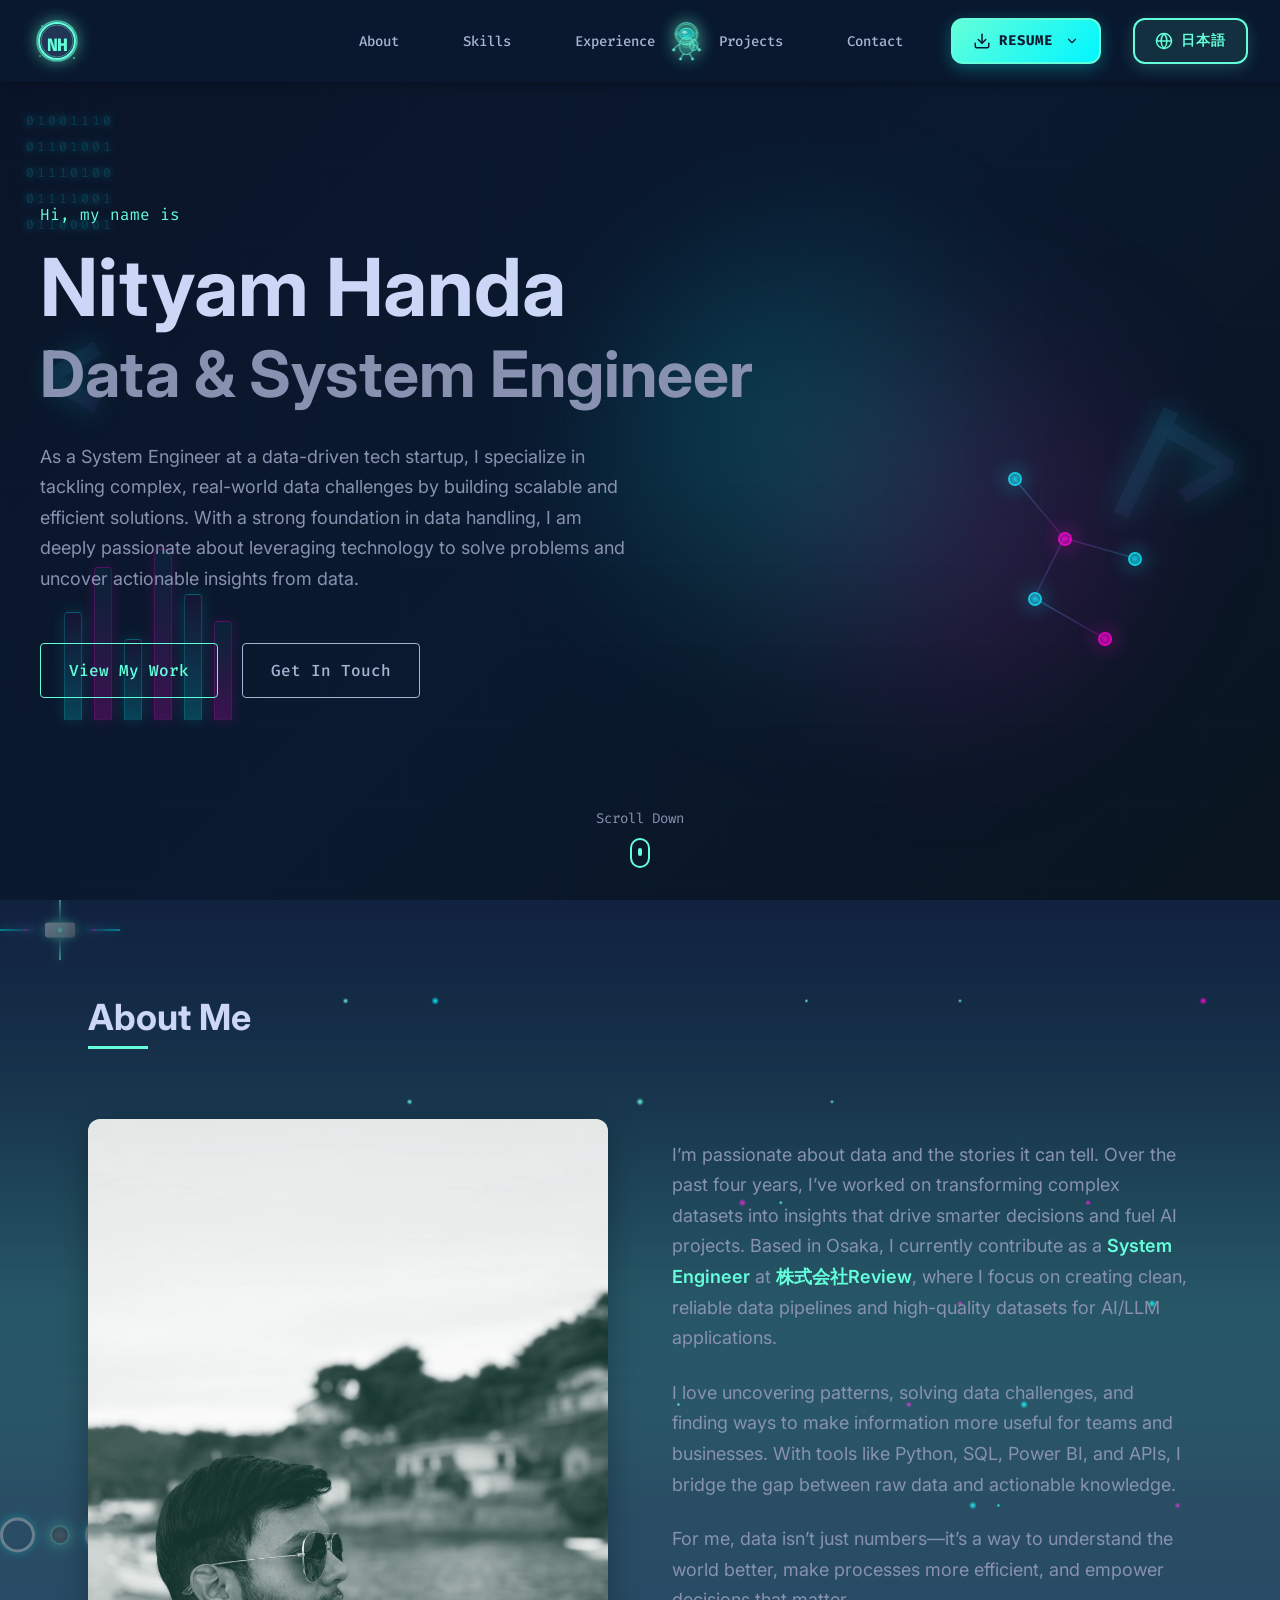
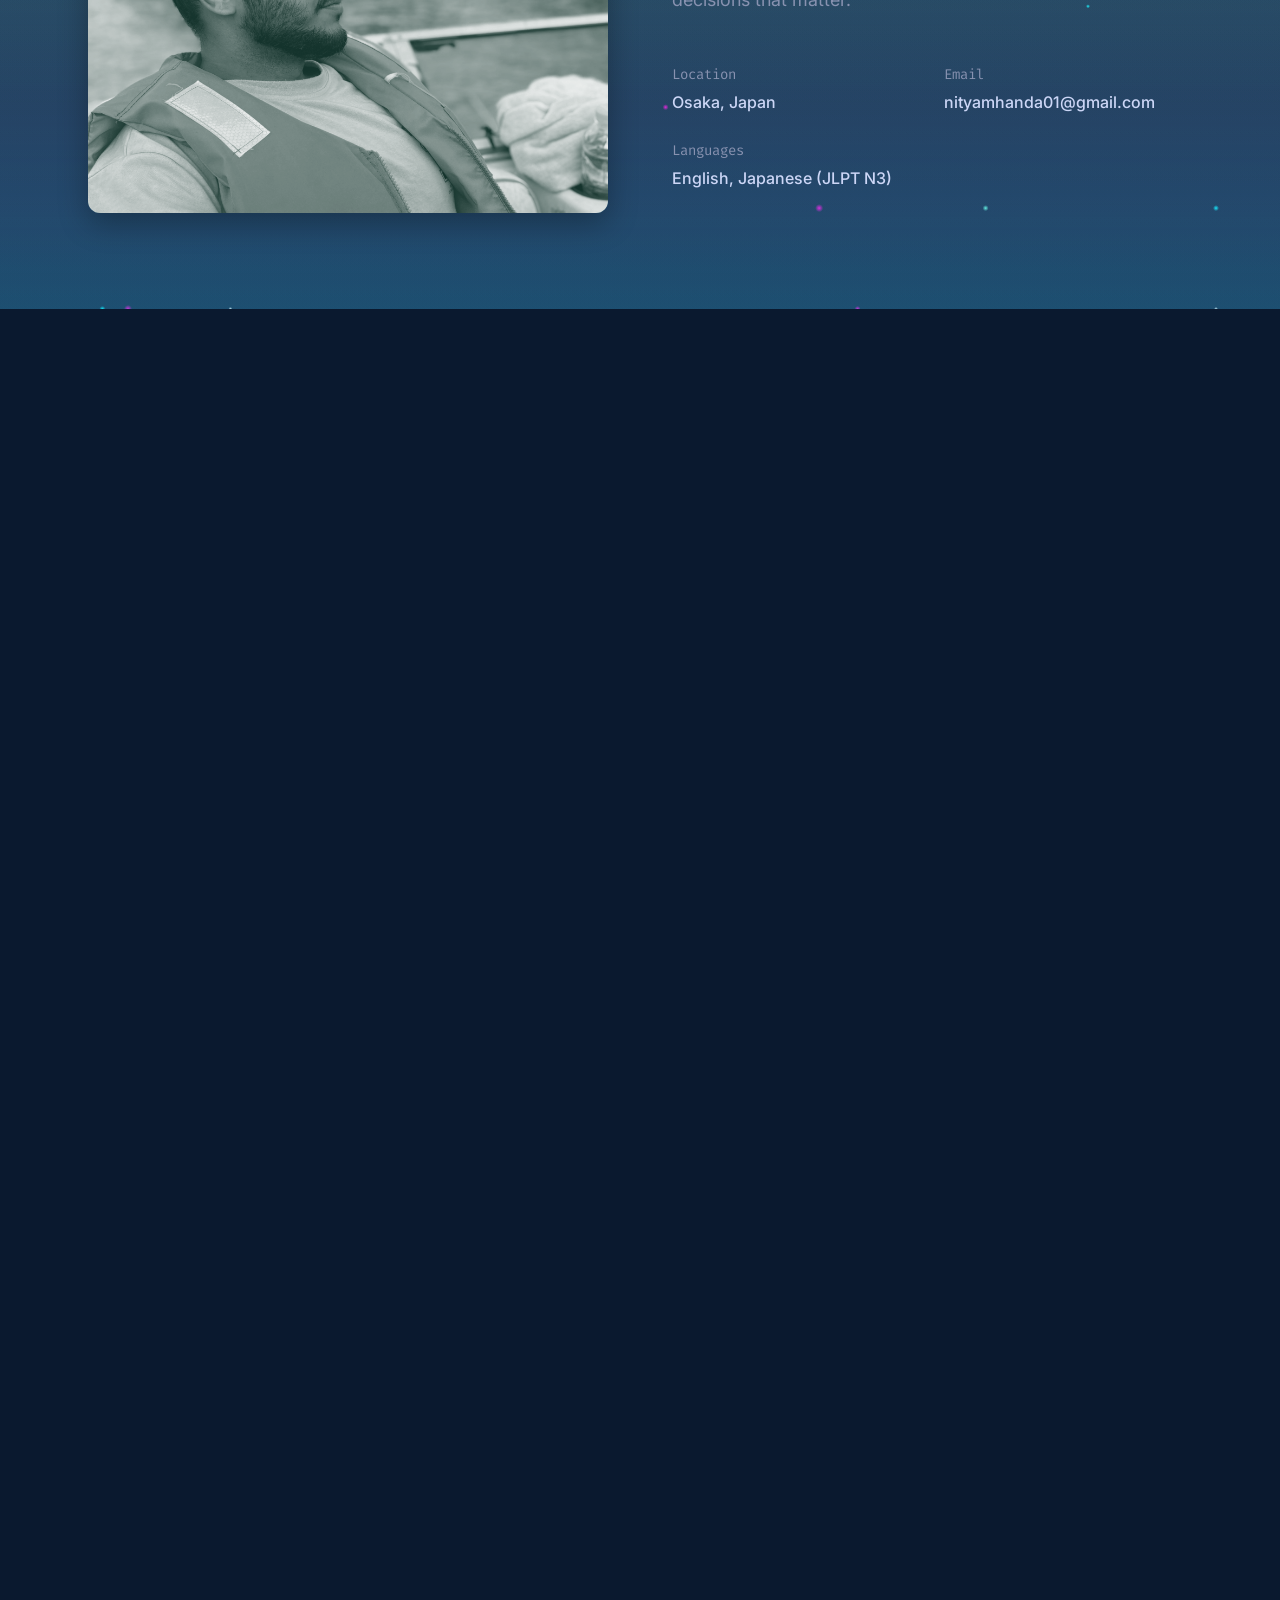
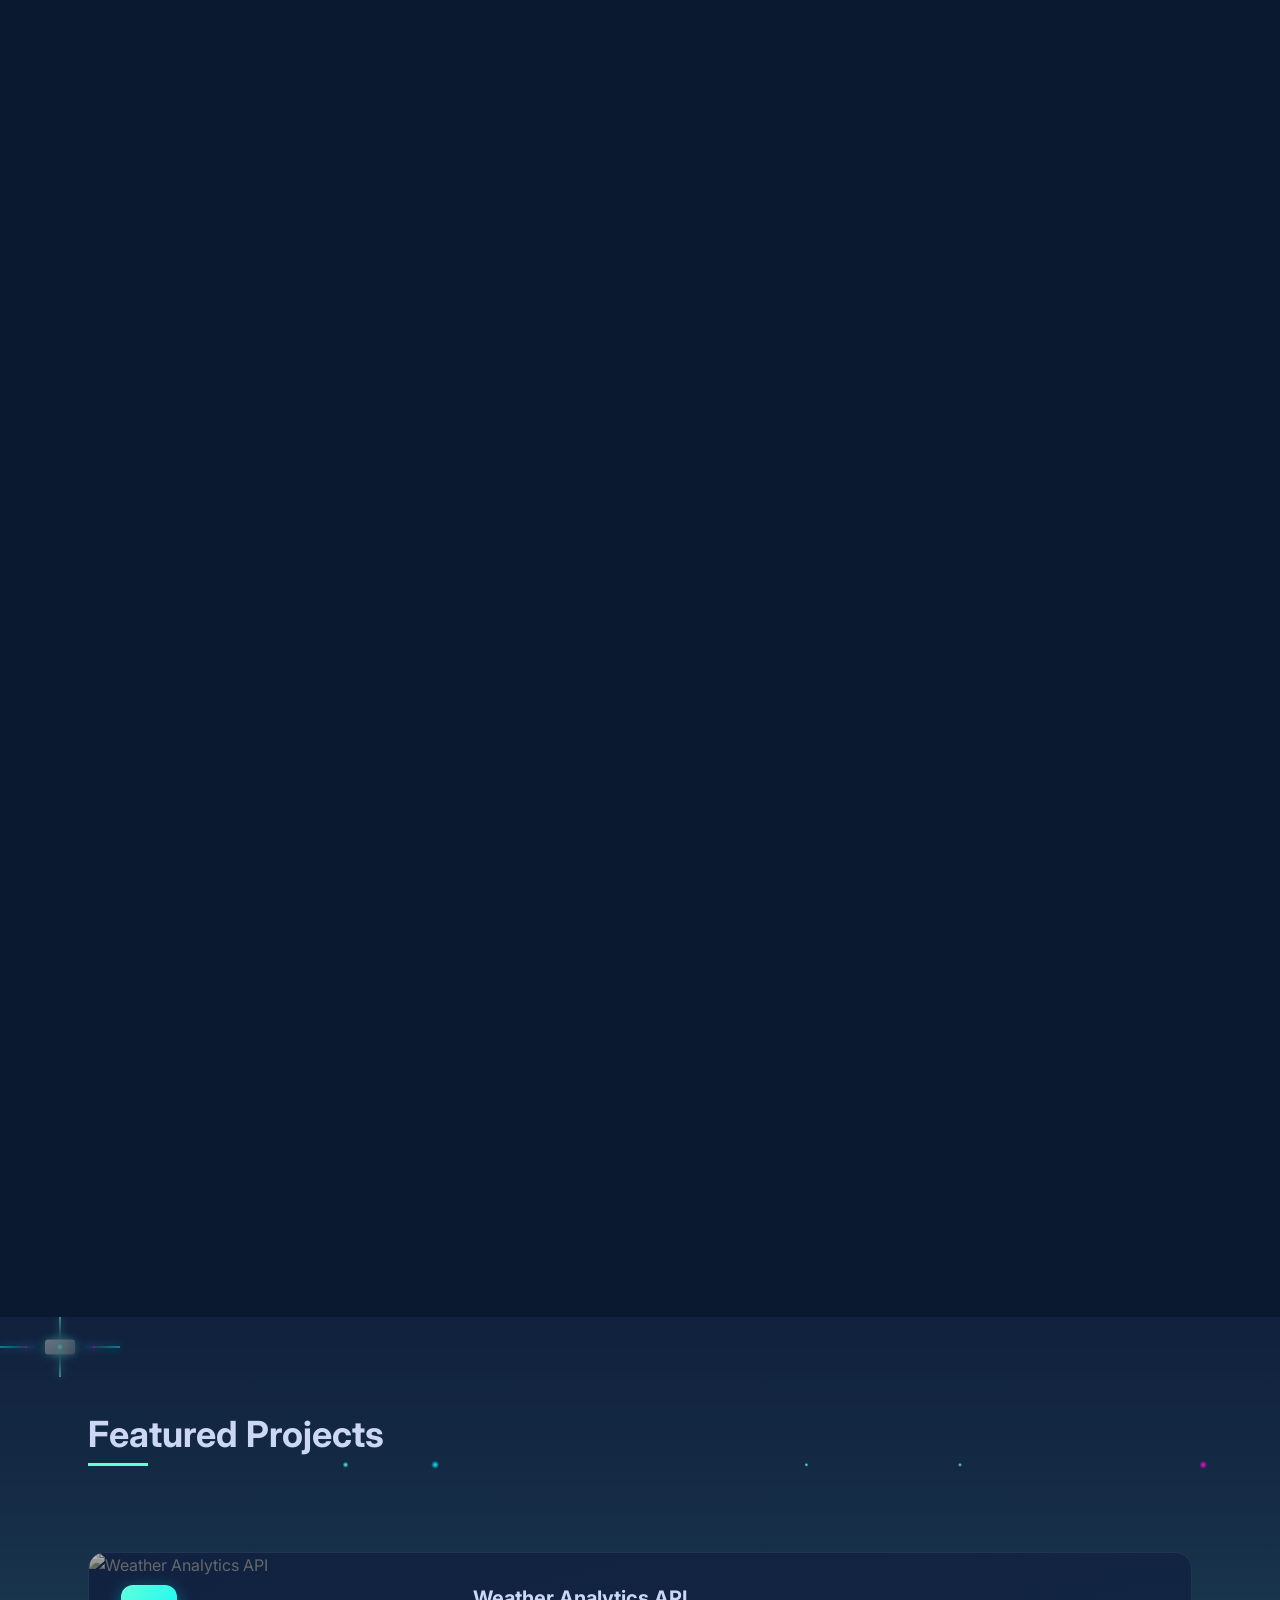
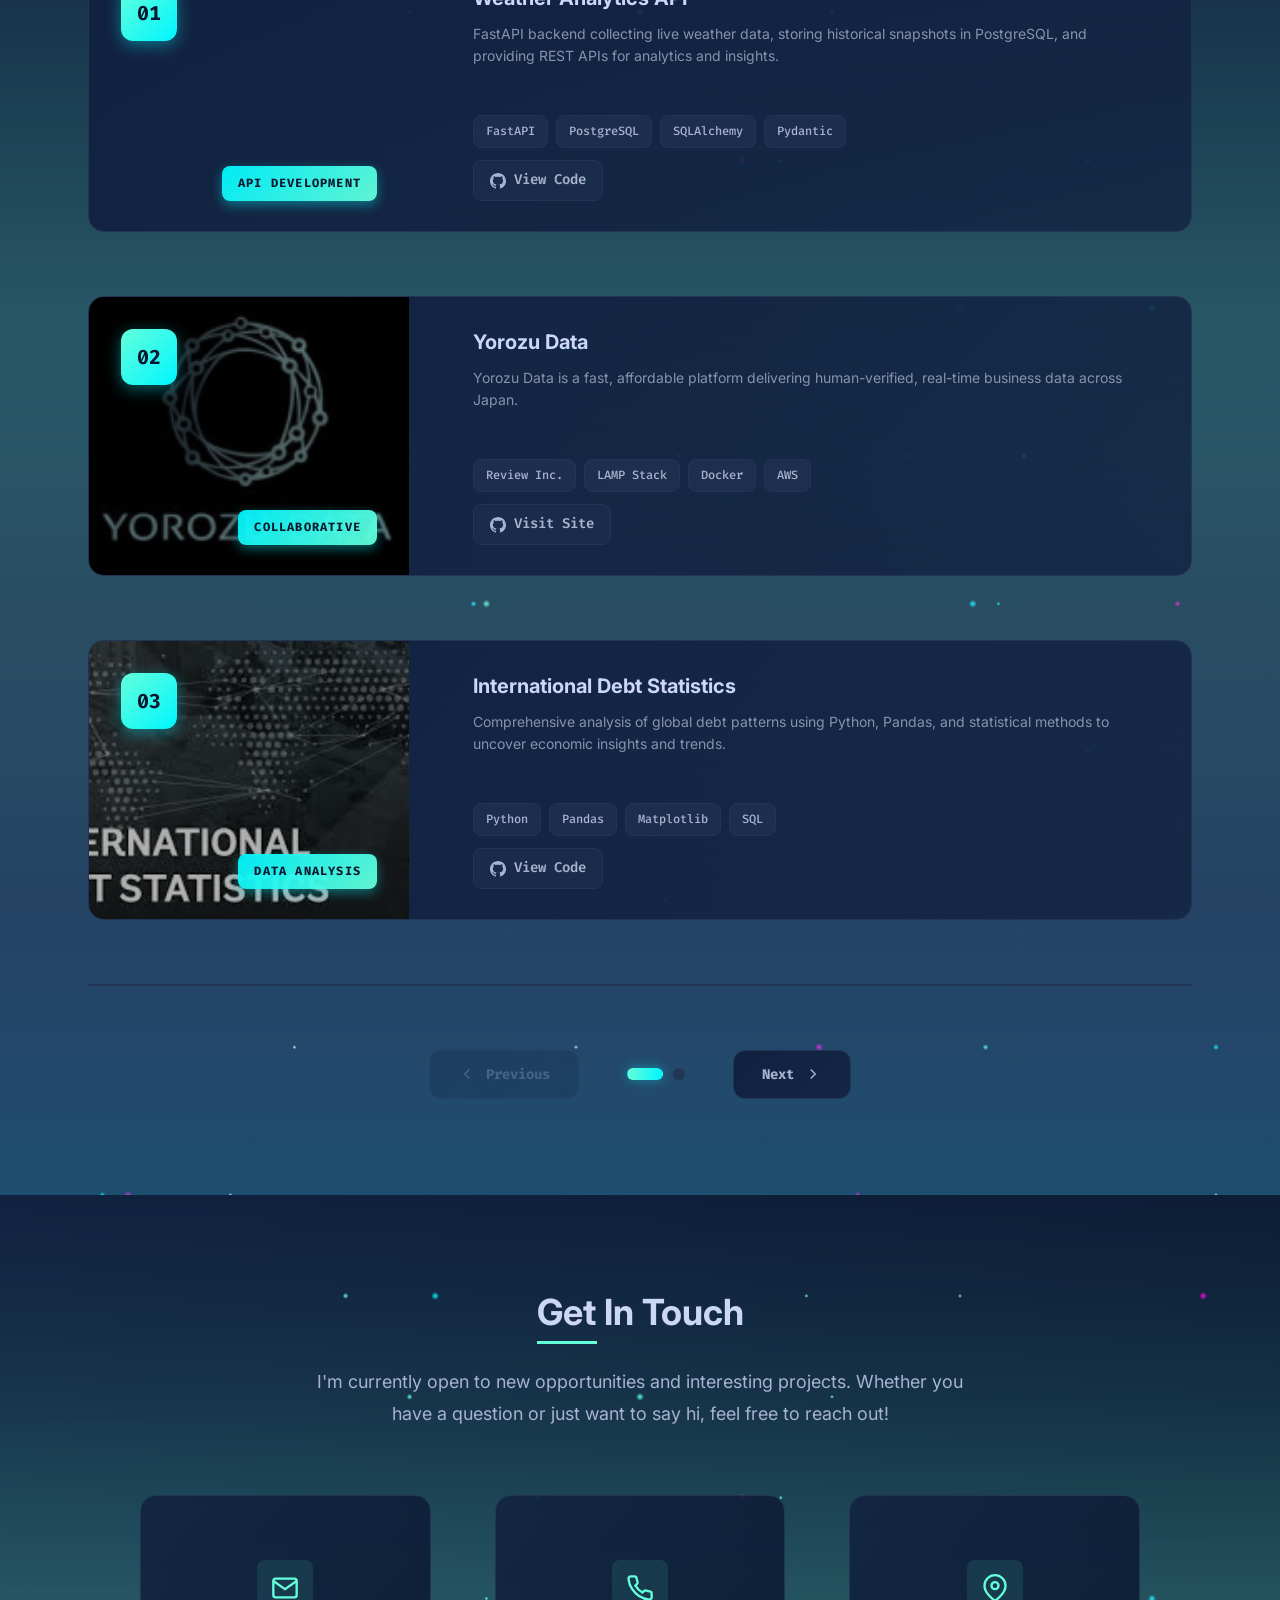
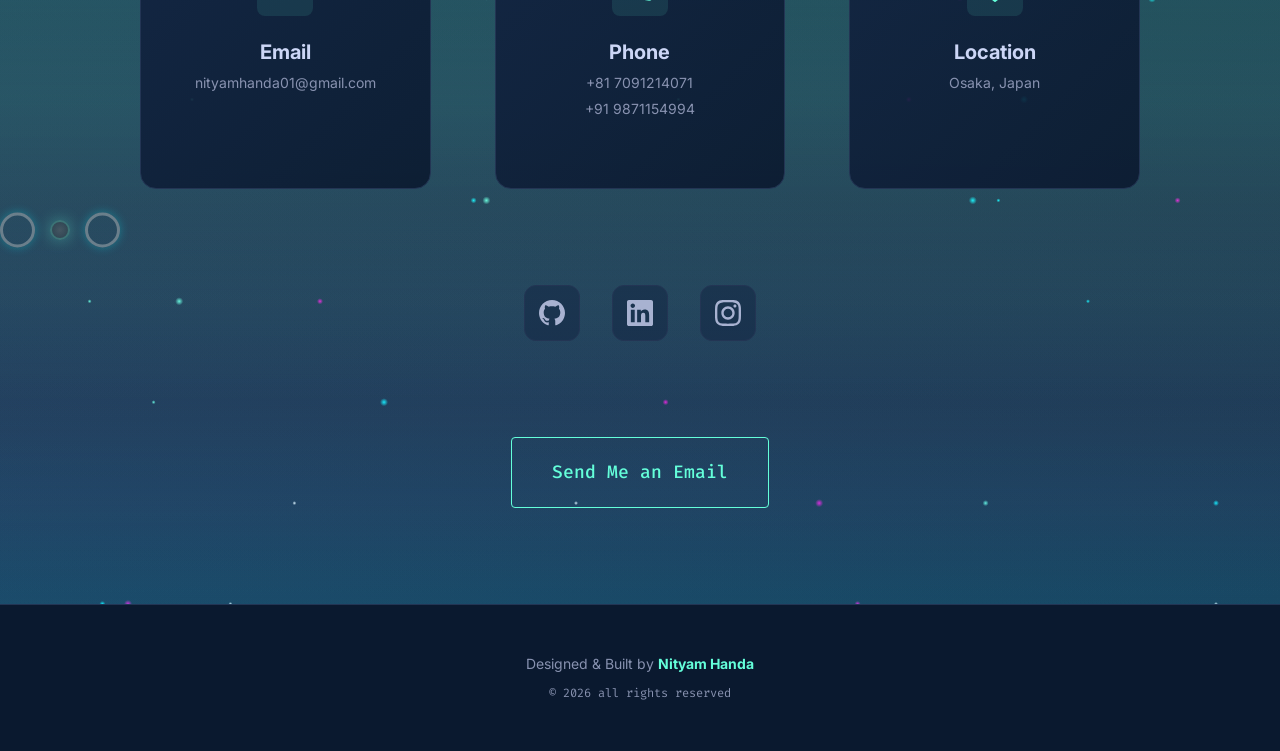
==== commit 442f5259: "added additional css and effects" ====
--- a/index.html
+++ b/index.html
@@ -20,12 +20,45 @@
     <!-- Stylesheet -->
     <link rel="stylesheet" href="css/style.css">
     <link rel="stylesheet" href="css/spaceship.css">
+    <link rel="stylesheet" href="css/astronaut.css">
+    <link rel="stylesheet" href="css/logo.css">
 </head>
 <body>
     <!-- Navigation -->
     <nav class="navbar" id="navbar">
         <div class="nav-container">
-            <a href="https://nityam713.github.io/Nityam-s-Portfolio/" target="_blank" rel="noopener noreferrer" class="nav-logo">NH</a>
+            <a href="https://nityam713.github.io/Nityam-s-Portfolio/" target="_blank" rel="noopener noreferrer" class="nav-logo" aria-label="Nityam Handa Portfolio" id="site-logo">
+                <svg class="logo-svg" viewBox="0 0 50 50" xmlns="http://www.w3.org/2000/svg">
+                    <!-- Background Stars -->
+                    <circle class="logo-star" cx="10" cy="10" r="1" />
+                    <circle class="logo-star" cx="40" cy="12" r="0.8" />
+                    <circle class="logo-star" cx="42" cy="42" r="1.2" />
+                    <circle class="logo-star" cx="8" cy="40" r="0.9" />
+                    
+                    <!-- Orbiting Stars -->
+                    <g class="logo-star-orbit" transform="translate(25, 25)">
+                        <circle r="1" cx="15" cy="0" />
+                    </g>
+                    <g class="logo-star-orbit" transform="translate(25, 25)">
+                        <circle r="1.2" cx="0" cy="15" />
+                    </g>
+                    
+                    <!-- Ripple Effects -->
+                    <circle class="logo-ripple" cx="25" cy="25" r="18" />
+                    <circle class="logo-ripple" cx="25" cy="25" r="18" style="animation-delay: 0.5s;" />
+                    
+                    <!-- Planet Circle -->
+                    <circle class="logo-planet" cx="25" cy="25" r="18" />
+                    
+                    <!-- Rotating Rings -->
+                    <circle class="logo-ring" cx="25" cy="25" r="20" />
+                    <circle class="logo-ring-inner" cx="25" cy="25" r="16" />
+                    
+                    <!-- Letters NH (Centered) -->
+                    <text class="logo-letter logo-letter-n" x="20" y="30" text-anchor="middle" dominant-baseline="middle">N</text>
+                    <text class="logo-letter logo-letter-h" x="30" y="30" text-anchor="middle" dominant-baseline="middle">H</text>
+                </svg>
+            </a>
             <ul class="nav-menu">
                 <li class="nav-item"><a href="#about" class="nav-link">About</a></li>
                 <li class="nav-item"><a href="#skills" class="nav-link">Skills</a></li>
@@ -103,6 +136,53 @@
                     </a>
                 </li>
             </ul>
+            <!-- Floating Astronaut -->
+            <div class="astronaut-container" id="astronaut">
+                <div class="astronaut">
+                    <svg viewBox="0 0 100 100" xmlns="http://www.w3.org/2000/svg">
+                        <!-- Cartoon-style Astronaut -->
+                        <!-- Helmet (bigger, more rounded) -->
+                        <circle cx="50" cy="32" r="28" fill="rgba(100, 255, 218, 0.15)" stroke="currentColor" stroke-width="2" opacity="0.95"/>
+                        <circle cx="50" cy="32" r="24" fill="none" stroke="currentColor" stroke-width="1.5" opacity="0.85"/>
+                        
+                        <!-- Big expressive visor (like cartoon eyes) -->
+                        <ellipse cx="50" cy="32" rx="18" ry="14" fill="rgba(0, 245, 255, 0.4)" stroke="currentColor" stroke-width="2" opacity="0.95"/>
+                        <!-- Visor reflection/shine -->
+                        <ellipse cx="45" cy="28" rx="6" ry="4" fill="rgba(255, 255, 255, 0.55)"/>
+                        
+                        <!-- Cheeky smile visible through visor -->
+                        <path d="M 42 36 Q 50 40 58 36" stroke="currentColor" stroke-width="1.5" fill="none" stroke-linecap="round" opacity="0.7"/>
+                        
+                        <!-- Body (more rounded, chubby cartoon style) -->
+                        <ellipse cx="50" cy="62" rx="18" ry="22" fill="rgba(100, 255, 218, 0.12)" stroke="currentColor" stroke-width="2" opacity="0.95"/>
+                        
+                        <!-- Chest panel/details -->
+                        <ellipse cx="50" cy="58" rx="10" ry="8" fill="none" stroke="currentColor" stroke-width="1.5" opacity="0.6"/>
+                        <circle cx="50" cy="58" r="3" fill="currentColor" opacity="0.5"/>
+                        
+                        <!-- Arms (more curved, expressive) -->
+                        <path d="M 32 58 Q 20 65 18 72" stroke="currentColor" stroke-width="2.5" fill="none" stroke-linecap="round" stroke-linejoin="round" opacity="0.95"/>
+                        <circle cx="18" cy="72" r="4" fill="currentColor" opacity="0.85"/>
+                        <path d="M 68 58 Q 80 65 82 72" stroke="currentColor" stroke-width="2.5" fill="none" stroke-linecap="round" stroke-linejoin="round" opacity="0.95"/>
+                        <circle cx="82" cy="72" r="4" fill="currentColor" opacity="0.85"/>
+                        
+                        <!-- Legs (bent, floating pose) -->
+                        <path d="M 42 82 Q 38 90 35 95" stroke="currentColor" stroke-width="2.5" fill="none" stroke-linecap="round" stroke-linejoin="round" opacity="0.95"/>
+                        <circle cx="35" cy="95" r="3.5" fill="currentColor" opacity="0.85"/>
+                        <path d="M 58 82 Q 62 90 65 95" stroke="currentColor" stroke-width="2.5" fill="none" stroke-linecap="round" stroke-linejoin="round" opacity="0.95"/>
+                        <circle cx="65" cy="95" r="3.5" fill="currentColor" opacity="0.85"/>
+                        
+                        <!-- Backpack (bigger, more prominent) -->
+                        <ellipse cx="68" cy="60" rx="10" ry="14" fill="rgba(100, 255, 218, 0.22)" stroke="currentColor" stroke-width="2" opacity="0.95"/>
+                        <rect x="66" y="58" width="4" height="4" rx="1" fill="currentColor" opacity="0.5"/>
+                        <rect x="66" y="64" width="4" height="4" rx="1" fill="currentColor" opacity="0.5"/>
+                        
+                        <!-- Stars/decorations (cartoon style) -->
+                        <path d="M 25 25 L 27 30 L 32 30 L 28 33 L 30 38 L 25 35 L 20 38 L 22 33 L 18 30 L 23 30 Z" fill="currentColor" opacity="0.35"/>
+                        <path d="M 75 25 L 76 28 L 79 28 L 77 30 L 78 33 L 75 31 L 72 33 L 73 30 L 71 28 L 74 28 Z" fill="currentColor" opacity="0.3"/>
+                    </svg>
+                </div>
+            </div>
             <div class="hamburger">
                 <span class="bar"></span>
                 <span class="bar"></span>
--- a/css/style.css
+++ b/css/style.css
@@ -214,10 +214,8 @@
 }
 
 .nav-logo {
-    font-size: var(--fs-2xl);
-    font-weight: 700;
-    color: var(--accent);
-    font-family: var(--font-mono);
+    /* Logo styles moved to logo.css for SVG logo */
+    /* Text logo fallback removed - using SVG logo */
 }
 
 .nav-menu {
@@ -1046,12 +1044,19 @@
     width: 100%;
     height: 100%;
     background: 
-        linear-gradient(180deg, transparent 0%, rgba(100, 255, 218, 0.15) 20%, transparent 40%),
-        linear-gradient(180deg, transparent 30%, rgba(0, 245, 255, 0.12) 50%, transparent 70%),
-        linear-gradient(180deg, transparent 60%, rgba(255, 0, 214, 0.1) 80%, transparent 100%);
+        linear-gradient(180deg, transparent 0%, rgba(100, 255, 218, 0.2) 20%, transparent 40%),
+        linear-gradient(180deg, transparent 30%, rgba(0, 245, 255, 0.18) 50%, transparent 70%),
+        linear-gradient(180deg, transparent 60%, rgba(255, 0, 214, 0.15) 80%, transparent 100%),
+        linear-gradient(180deg, transparent 10%, rgba(100, 255, 218, 0.12) 25%, transparent 50%),
+        linear-gradient(180deg, transparent 40%, rgba(0, 245, 255, 0.14) 60%, transparent 80%),
+        linear-gradient(180deg, transparent 70%, rgba(255, 0, 214, 0.12) 85%, transparent 100%),
+        linear-gradient(180deg, transparent 5%, rgba(100, 255, 218, 0.1) 35%, transparent 65%),
+        linear-gradient(180deg, transparent 50%, rgba(0, 245, 255, 0.16) 70%, transparent 90%),
+        linear-gradient(180deg, transparent 15%, rgba(255, 0, 214, 0.11) 45%, transparent 75%),
+        linear-gradient(180deg, transparent 55%, rgba(100, 255, 218, 0.13) 75%, transparent 95%);
     background-size: 100% 200%;
     animation: light-streaks-move 8s linear infinite;
-    opacity: 0.6;
+    opacity: 0.8;
 }
 
 @keyframes light-streaks-move {
@@ -2200,17 +2205,26 @@
     
     /* Resume button - appears in mobile menu, no fixed positioning needed */
     
-    /* Reduce starfield animations on mobile for performance */
+    /* Make stars more visible on mobile */
     .starfield-bg {
-        opacity: 0.2;
-    }
-    
+        opacity: 1;
+    }
+    
+    .stars,
+    .stars-1,
+    .stars-2,
     .stars-3 {
-        display: none;
-    }
-    
+        opacity: 1;
+    }
+    
+    /* Keep all star layers visible on mobile */
+    .stars-3 {
+        display: block;
+    }
+    
+    /* Increase wavy effect on mobile */
     .light-streaks {
-        opacity: 0.3;
+        opacity: 0.7;
     }
     
     .section {
--- a/css/astronaut.css
+++ b/css/astronaut.css
@@ -0,0 +1,219 @@
+/* ===== ASTRONAUT ANIMATION STYLES ===== */
+
+/* CSS Variables for repeated values */
+:root {
+    --astronaut-size: 40px;
+    --astronaut-size-mobile: 32px;
+    --astronaut-size-small: 28px;
+    --float-duration: 5s;
+    --transition-smooth: 0.5s cubic-bezier(0.4, 0, 0.2, 1);
+    --transition-fast: 0.3s ease;
+}
+
+/* Base Astronaut Container - Consolidated */
+.astronaut-container {
+    position: absolute;
+    width: var(--astronaut-size);
+    height: var(--astronaut-size);
+    z-index: 1001;
+    pointer-events: none;
+    --target-x: 0px;
+    --target-y: 0px;
+    transform: translate3d(calc(-50% + var(--target-x, 0px)), calc(-50% + var(--target-y, 0px)), 0);
+    transition: transform var(--transition-smooth);
+    backface-visibility: hidden;
+    -webkit-backface-visibility: hidden;
+    transform-style: preserve-3d;
+    -webkit-transform-style: preserve-3d;
+}
+
+/* Base Astronaut Element - Consolidated */
+.astronaut {
+    width: 100%;
+    height: 100%;
+    display: block;
+    filter: drop-shadow(0 0 8px rgba(100, 255, 218, 0.6));
+    transition: filter var(--transition-fast), transform var(--transition-fast);
+    transform-origin: center center;
+    animation: float var(--float-duration) ease-in-out infinite;
+    backface-visibility: hidden;
+    -webkit-backface-visibility: hidden;
+    transform: translateZ(0);
+    -webkit-transform: translateZ(0);
+    will-change: transform;
+}
+
+/* Astronaut SVG Styling */
+.astronaut svg {
+    width: 100%;
+    height: 100%;
+    display: block;
+    color: var(--accent, #64ffda);
+    filter: drop-shadow(0 0 8px rgba(100, 255, 218, 0.6));
+    transition: all var(--transition-fast);
+}
+
+/* Floating Animation */
+@keyframes float {
+    0%, 100% {
+        transform: translateY(0px) rotate(0deg);
+    }
+    25% {
+        transform: translateY(-6px) rotate(1.5deg);
+    }
+    50% {
+        transform: translateY(-10px) rotate(0deg);
+    }
+    75% {
+        transform: translateY(-6px) rotate(-1.5deg);
+    }
+}
+
+/* Floating Animation with Reduced Motion */
+@keyframes float-reduced {
+    0%, 100% {
+        transform: translateY(0);
+    }
+    50% {
+        transform: translateY(-4px);
+    }
+}
+
+/* Pulse Animation */
+@keyframes pulse {
+    0% {
+        transform: scale(1);
+    }
+    50% {
+        transform: scale(1.3);
+    }
+    100% {
+        transform: scale(1);
+    }
+}
+
+/* Wiggle Animation */
+@keyframes wiggle {
+    0%, 100% { transform: rotate(0deg); }
+    25% { transform: rotate(-3deg); }
+    75% { transform: rotate(3deg); }
+}
+
+/* Idle Drift Animation */
+@keyframes idle-drift {
+    0%, 100% {
+        transform: translate3d(
+            calc(-50% + var(--target-x, 0px)),
+            calc(-50% + var(--target-y, 0px)),
+            0
+        );
+    }
+    25% {
+        transform: translate3d(
+            calc(-50% + var(--target-x, 0px) + 3px),
+            calc(-50% + var(--target-y, 0px) - 2px),
+            0
+        );
+    }
+    50% {
+        transform: translate3d(
+            calc(-50% + var(--target-x, 0px)),
+            calc(-50% + var(--target-y, 0px) - 4px),
+            0
+        );
+    }
+    75% {
+        transform: translate3d(
+            calc(-50% + var(--target-x, 0px) - 3px),
+            calc(-50% + var(--target-y, 0px) - 2px),
+            0
+        );
+    }
+}
+
+/* Respect prefers-reduced-motion */
+@media (prefers-reduced-motion: reduce) {
+    .astronaut {
+        animation: float-reduced 3s ease-in-out infinite;
+    }
+    
+    .astronaut-container {
+        transition: transform var(--transition-fast);
+    }
+}
+
+/* Desktop: Hover-based movement */
+@media (min-width: 769px) and (hover: hover) {
+    .nav-container {
+        position: relative;
+    }
+    
+    .astronaut-container {
+        position: absolute;
+        /* left and top will be set by JavaScript */
+        transform: translate3d(
+            calc(-50% + var(--target-x, 0px)),
+            calc(-50% + var(--target-y, 0px)),
+            0
+        ) !important;
+        animation: none;
+    }
+    
+    /* Enhanced glow and scale on hover - Consolidated */
+    .nav-item:hover ~ .astronaut-container .astronaut,
+    .nav-item .nav-link:hover ~ .astronaut-container .astronaut,
+    .resume-dropdown:hover ~ .astronaut-container .astronaut,
+    .nav-item:hover ~ .astronaut-container .astronaut svg,
+    .resume-dropdown:hover ~ .astronaut-container .astronaut svg {
+        filter: drop-shadow(0 0 14px rgba(100, 255, 218, 0.9)) brightness(1.2);
+        transform: scale(1.1);
+    }
+    
+    /* Click animations - Consolidated */
+    .astronaut-container.clicked .astronaut {
+        animation: float var(--float-duration) ease-in-out infinite, pulse 0.6s ease-out;
+    }
+    
+    .astronaut-container.clicked .astronaut svg {
+        animation: float var(--float-duration) ease-in-out infinite, pulse 0.6s ease-out, wiggle 0.5s ease-in-out;
+    }
+    
+    /* Idle state */
+    .astronaut-container.idle {
+        animation: idle-drift 8s ease-in-out infinite;
+    }
+    
+    /* Performance: only use will-change when actively moving */
+    .astronaut-container:not(.idle) {
+        will-change: transform;
+    }
+    
+    .astronaut-container.idle {
+        will-change: auto;
+    }
+}
+
+/* Mobile: Disable hover movement, keep floating */
+@media (max-width: 768px), (hover: none) {
+    .astronaut-container {
+        position: fixed;
+        top: 20px;
+        right: 20px;
+        left: auto !important;
+        transform: translate3d(0, 0, 0) !important;
+        width: var(--astronaut-size-mobile);
+        height: var(--astronaut-size-mobile);
+        --target-x: 0px !important;
+        --target-y: 0px !important;
+    }
+}
+
+/* Extra small mobile */
+@media (max-width: 480px) {
+    .astronaut-container {
+        width: var(--astronaut-size-small);
+        height: var(--astronaut-size-small);
+        top: 15px;
+        right: 15px;
+    }
+}
--- a/css/logo.css
+++ b/css/logo.css
@@ -0,0 +1,395 @@
+/* ===== INTERACTIVE SPACE LOGO STYLES ===== */
+
+/* CSS Variables for Logo */
+:root {
+    --logo-size: 50px;
+    --logo-size-mobile: 40px;
+    --logo-glow-color: rgba(100, 255, 218, 0.6);
+    --logo-glow-hover: rgba(100, 255, 218, 0.9);
+}
+
+/* Logo Container */
+.nav-logo {
+    display: inline-flex;
+    align-items: center;
+    justify-content: center;
+    width: var(--logo-size);
+    height: var(--logo-size);
+    position: relative;
+    transition: transform var(--transition-base);
+    cursor: pointer;
+    text-decoration: none;
+    font-size: 0;
+    line-height: 0;
+    overflow: visible;
+}
+
+/* Glow Ring Effect (Pseudo-element) */
+.nav-logo::before {
+    content: '';
+    position: absolute;
+    width: 100%;
+    height: 100%;
+    border-radius: 50%;
+    border: 2px solid transparent;
+    opacity: 0;
+    transition: all 0.4s ease;
+    transform: scale(1);
+    pointer-events: none;
+}
+
+.nav-logo:hover::before {
+    border-color: var(--accent);
+    opacity: 0.6;
+    transform: scale(1.5);
+    box-shadow: 0 0 20px var(--logo-glow-hover);
+}
+
+/* Logo SVG Container */
+.logo-svg {
+    width: 100%;
+    height: 100%;
+    display: block;
+    filter: drop-shadow(0 0 8px var(--logo-glow-color));
+    transition: all 0.3s cubic-bezier(0.4, 0, 0.2, 1);
+    transform-origin: center center;
+}
+
+/* Gentle Float Animation */
+@keyframes logo-float {
+    0%, 100% {
+        transform: translateY(0px) rotate(0deg);
+    }
+    25% {
+        transform: translateY(-3px) rotate(2deg);
+    }
+    50% {
+        transform: translateY(-5px) rotate(0deg);
+    }
+    75% {
+        transform: translateY(-3px) rotate(-2deg);
+    }
+}
+
+/* Rotate Animation */
+@keyframes logo-rotate {
+    from {
+        transform: rotate(0deg);
+    }
+    to {
+        transform: rotate(360deg);
+    }
+}
+
+/* Pulse Glow Animation */
+@keyframes logo-pulse {
+    0%, 100% {
+        filter: drop-shadow(0 0 8px var(--logo-glow-color)) drop-shadow(0 0 12px var(--logo-glow-color));
+    }
+    50% {
+        filter: drop-shadow(0 0 20px var(--logo-glow-hover)) drop-shadow(0 0 30px var(--logo-glow-hover));
+    }
+}
+
+/* Ripple Effect */
+@keyframes ripple {
+    0% {
+        transform: scale(1);
+        opacity: 1;
+    }
+    100% {
+        transform: scale(2);
+        opacity: 0;
+    }
+}
+
+/* Star Twinkle */
+@keyframes star-twinkle {
+    0%, 100% {
+        opacity: 0.4;
+        transform: scale(1);
+    }
+    50% {
+        opacity: 1;
+        transform: scale(1.3);
+    }
+}
+
+/* Star Orbit */
+@keyframes star-orbit {
+    0% {
+        transform: rotate(0deg) translateX(15px) rotate(0deg);
+    }
+    100% {
+        transform: rotate(360deg) translateX(15px) rotate(-360deg);
+    }
+}
+
+/* Letter Bounce */
+@keyframes letter-bounce {
+    0%, 100% {
+        transform: translateY(0) scale(1);
+    }
+    50% {
+        transform: translateY(-3px) scale(1.1);
+    }
+}
+
+/* Letter Spin */
+@keyframes letter-spin {
+    0% {
+        transform: rotateY(0deg);
+    }
+    50% {
+        transform: rotateY(180deg);
+    }
+    100% {
+        transform: rotateY(360deg);
+    }
+}
+
+/* Planet Pulse */
+@keyframes planet-pulse {
+    0%, 100% {
+        transform: scale(1);
+    }
+    50% {
+        transform: scale(1.05);
+    }
+}
+
+/* Apply base floating animation */
+.logo-svg {
+    animation: logo-float 4s ease-in-out infinite;
+}
+
+/* Planet Circle */
+.logo-planet {
+    fill: #233554;
+    stroke: #64ffda;
+    stroke-width: 2;
+    transition: all 0.3s cubic-bezier(0.4, 0, 0.2, 1);
+    transform-origin: center;
+}
+
+/* Planet Ring */
+.logo-ring {
+    fill: none;
+    stroke: #64ffda;
+    stroke-width: 1.5;
+    opacity: 0.6;
+    animation: logo-rotate 15s linear infinite;
+    transform-origin: center;
+    transition: all 0.3s ease;
+}
+
+/* Inner Ring (for more depth) */
+.logo-ring-inner {
+    fill: none;
+    stroke: #64ffda;
+    stroke-width: 1;
+    opacity: 0.4;
+    animation: logo-rotate 20s linear infinite reverse;
+    transform-origin: center;
+    transition: all 0.3s ease;
+}
+
+/* Letters NH */
+.logo-letter {
+    fill: #64ffda;
+    font-family: 'Fira Code', monospace;
+    font-weight: 700;
+    font-size: 18px;
+    transition: all 0.3s cubic-bezier(0.4, 0, 0.2, 1);
+    transform-origin: center;
+}
+
+/* Letter N */
+.logo-letter-n {
+    animation: letter-bounce 2s ease-in-out infinite;
+}
+
+/* Letter H */
+.logo-letter-h {
+    animation: letter-bounce 2s ease-in-out infinite 0.2s;
+}
+
+/* Small Stars */
+.logo-star {
+    fill: #64ffda;
+    opacity: 0.5;
+    animation: star-twinkle 2s ease-in-out infinite;
+    transform-origin: center;
+}
+
+.logo-star:nth-child(1) {
+    animation-delay: 0s;
+}
+
+.logo-star:nth-child(2) {
+    animation-delay: 0.4s;
+}
+
+.logo-star:nth-child(3) {
+    animation-delay: 0.8s;
+}
+
+.logo-star:nth-child(4) {
+    animation-delay: 1.2s;
+}
+
+/* Orbiting Stars */
+.logo-star-orbit {
+    transform-origin: 25px 25px;
+    opacity: 0.6;
+}
+
+.logo-star-orbit circle {
+    fill: #64ffda;
+}
+
+.logo-star-orbit {
+    animation: star-orbit 8s linear infinite;
+}
+
+.logo-star-orbit:nth-of-type(6) {
+    animation-duration: 10s;
+    animation-delay: -2s;
+}
+
+.logo-star-orbit:nth-of-type(7) {
+    animation-duration: 12s;
+    animation-delay: -4s;
+}
+
+/* Ripple Circles */
+.logo-ripple {
+    fill: none;
+    stroke: #64ffda;
+    stroke-width: 1;
+    opacity: 0;
+    transform-origin: center;
+}
+
+/* Hover Effects */
+.nav-logo:hover .logo-svg {
+    filter: drop-shadow(0 0 20px var(--logo-glow-hover)) 
+            drop-shadow(0 0 30px var(--logo-glow-hover))
+            drop-shadow(0 0 40px rgba(100, 255, 218, 0.5));
+    transform: scale(1.15) rotate(5deg);
+    animation: logo-float 2s ease-in-out infinite, logo-pulse 1.5s ease-in-out infinite;
+}
+
+.nav-logo:hover .logo-planet {
+    fill: #112240;
+    stroke: #00f5ff;
+    stroke-width: 2.5;
+    animation: planet-pulse 2s ease-in-out infinite;
+    filter: drop-shadow(0 0 10px rgba(0, 245, 255, 0.6));
+}
+
+.nav-logo:hover .logo-ring {
+    stroke: #00f5ff;
+    opacity: 1;
+    stroke-width: 2;
+    animation-duration: 5s;
+    filter: drop-shadow(0 0 8px rgba(0, 245, 255, 0.8));
+}
+
+.nav-logo:hover .logo-ring-inner {
+    stroke: #00f5ff;
+    opacity: 0.7;
+    animation-duration: 8s;
+}
+
+.nav-logo:hover .logo-letter {
+    fill: #00f5ff;
+    filter: drop-shadow(0 0 5px rgba(0, 245, 255, 0.8));
+}
+
+.nav-logo:hover .logo-letter-n {
+    animation: letter-bounce 1s ease-in-out infinite, letter-spin 3s linear infinite;
+}
+
+.nav-logo:hover .logo-letter-h {
+    animation: letter-bounce 1s ease-in-out infinite 0.2s, letter-spin 3s linear infinite 0.1s;
+}
+
+.nav-logo:hover .logo-star {
+    opacity: 1;
+    animation-duration: 0.8s;
+    transform: scale(1.2);
+}
+
+.nav-logo:hover .logo-star-orbit {
+    opacity: 1;
+    animation-duration: 4s;
+}
+
+.nav-logo:hover .logo-ripple {
+    animation: ripple 1.5s ease-out infinite;
+}
+
+/* Click Animation */
+.nav-logo:active .logo-svg {
+    transform: scale(0.9) rotate(-5deg);
+}
+
+.nav-logo:active .logo-planet {
+    transform: scale(0.95);
+}
+
+.nav-logo:active .logo-letter {
+    transform: scale(1.2);
+}
+
+/* Interactive States */
+.nav-logo.interactive .logo-svg {
+    animation: logo-float 3s ease-in-out infinite, logo-pulse 2s ease-in-out infinite;
+}
+
+.nav-logo.interactive .logo-planet {
+    animation: planet-pulse 2s ease-in-out infinite;
+}
+
+/* Reduced Motion Support */
+@media (prefers-reduced-motion: reduce) {
+    .logo-svg,
+    .logo-ring,
+    .logo-ring-inner,
+    .logo-star,
+    .logo-star-orbit,
+    .logo-letter,
+    .logo-planet {
+        animation: none !important;
+    }
+    
+    .nav-logo:hover .logo-svg {
+        animation: none !important;
+        transform: scale(1.05);
+    }
+}
+
+/* Mobile Responsive */
+@media (max-width: 768px) {
+    .nav-logo {
+        width: var(--logo-size-mobile);
+        height: var(--logo-size-mobile);
+    }
+    
+    .logo-letter {
+        font-size: 14px;
+    }
+}
+
+/* Extra Small Mobile */
+@media (max-width: 480px) {
+    .nav-logo {
+        width: 35px;
+        height: 35px;
+    }
+    
+    .logo-letter {
+        font-size: 12px;
+    }
+}
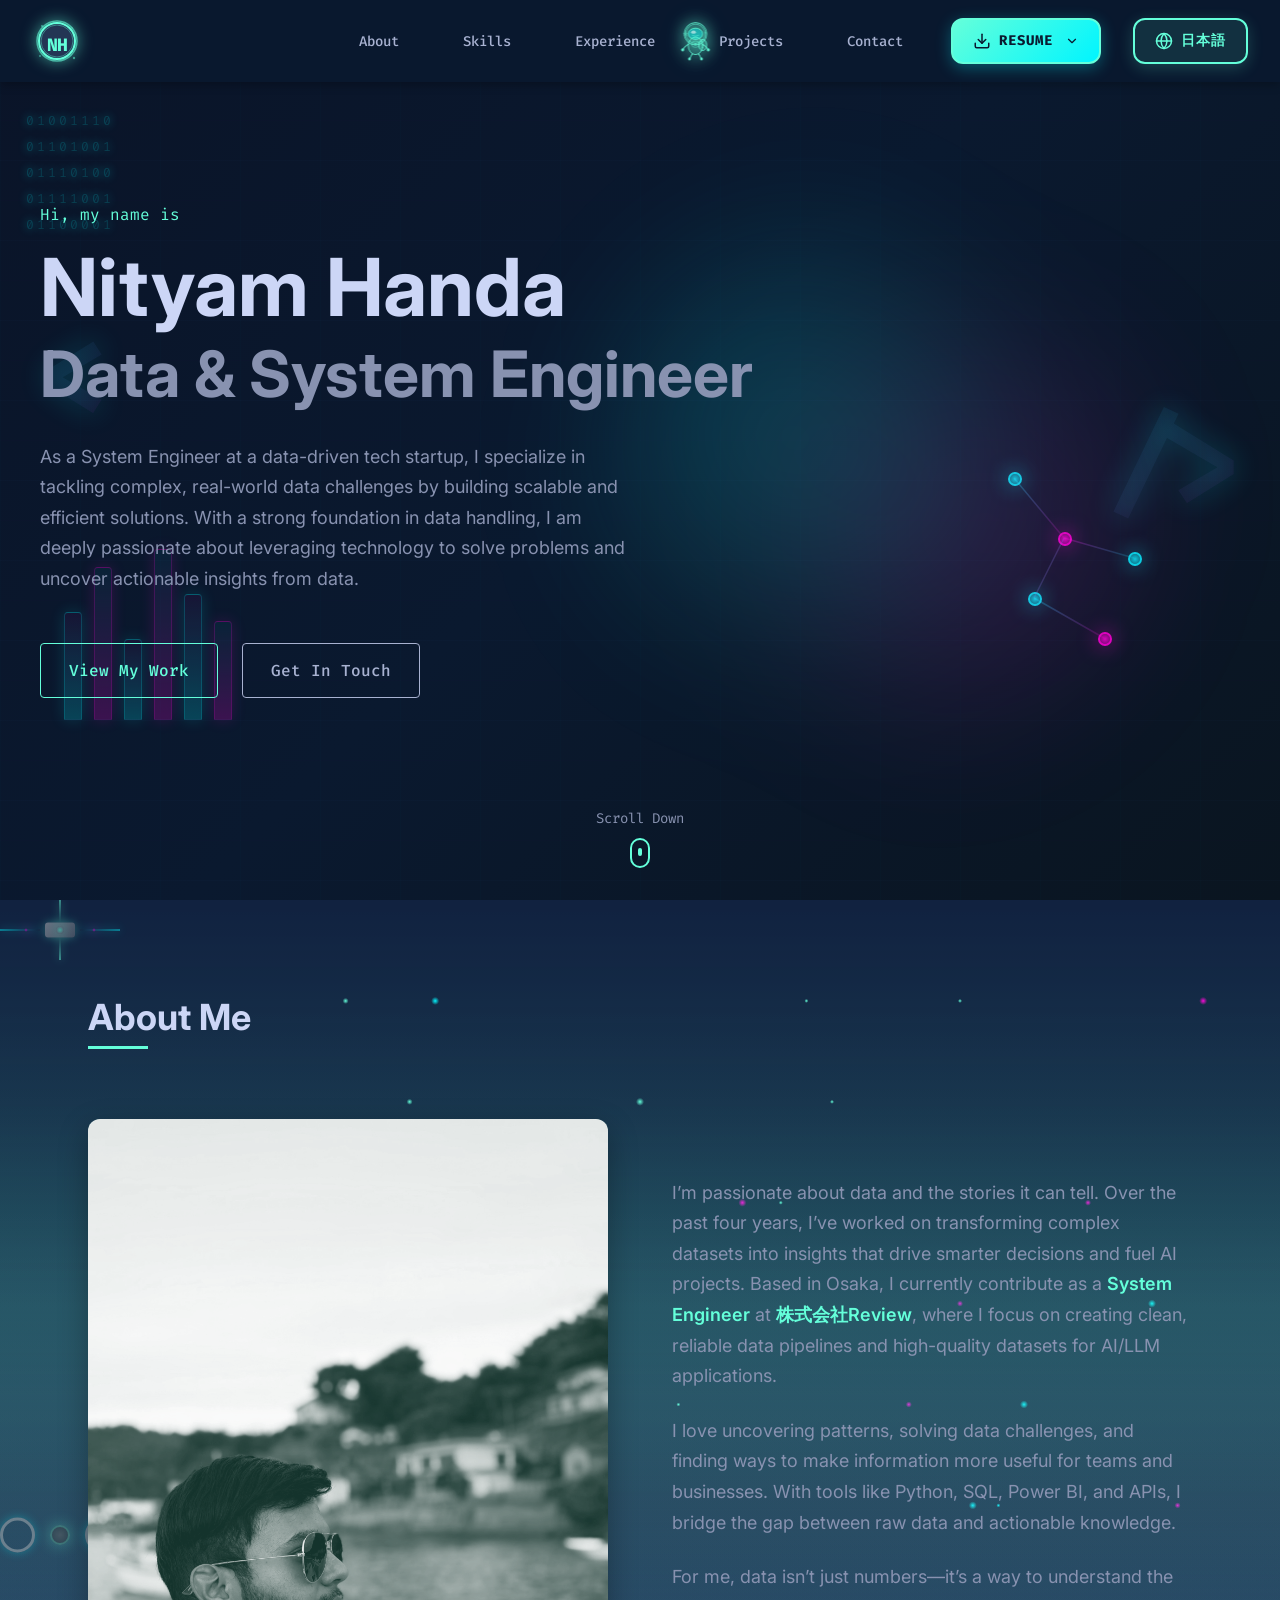
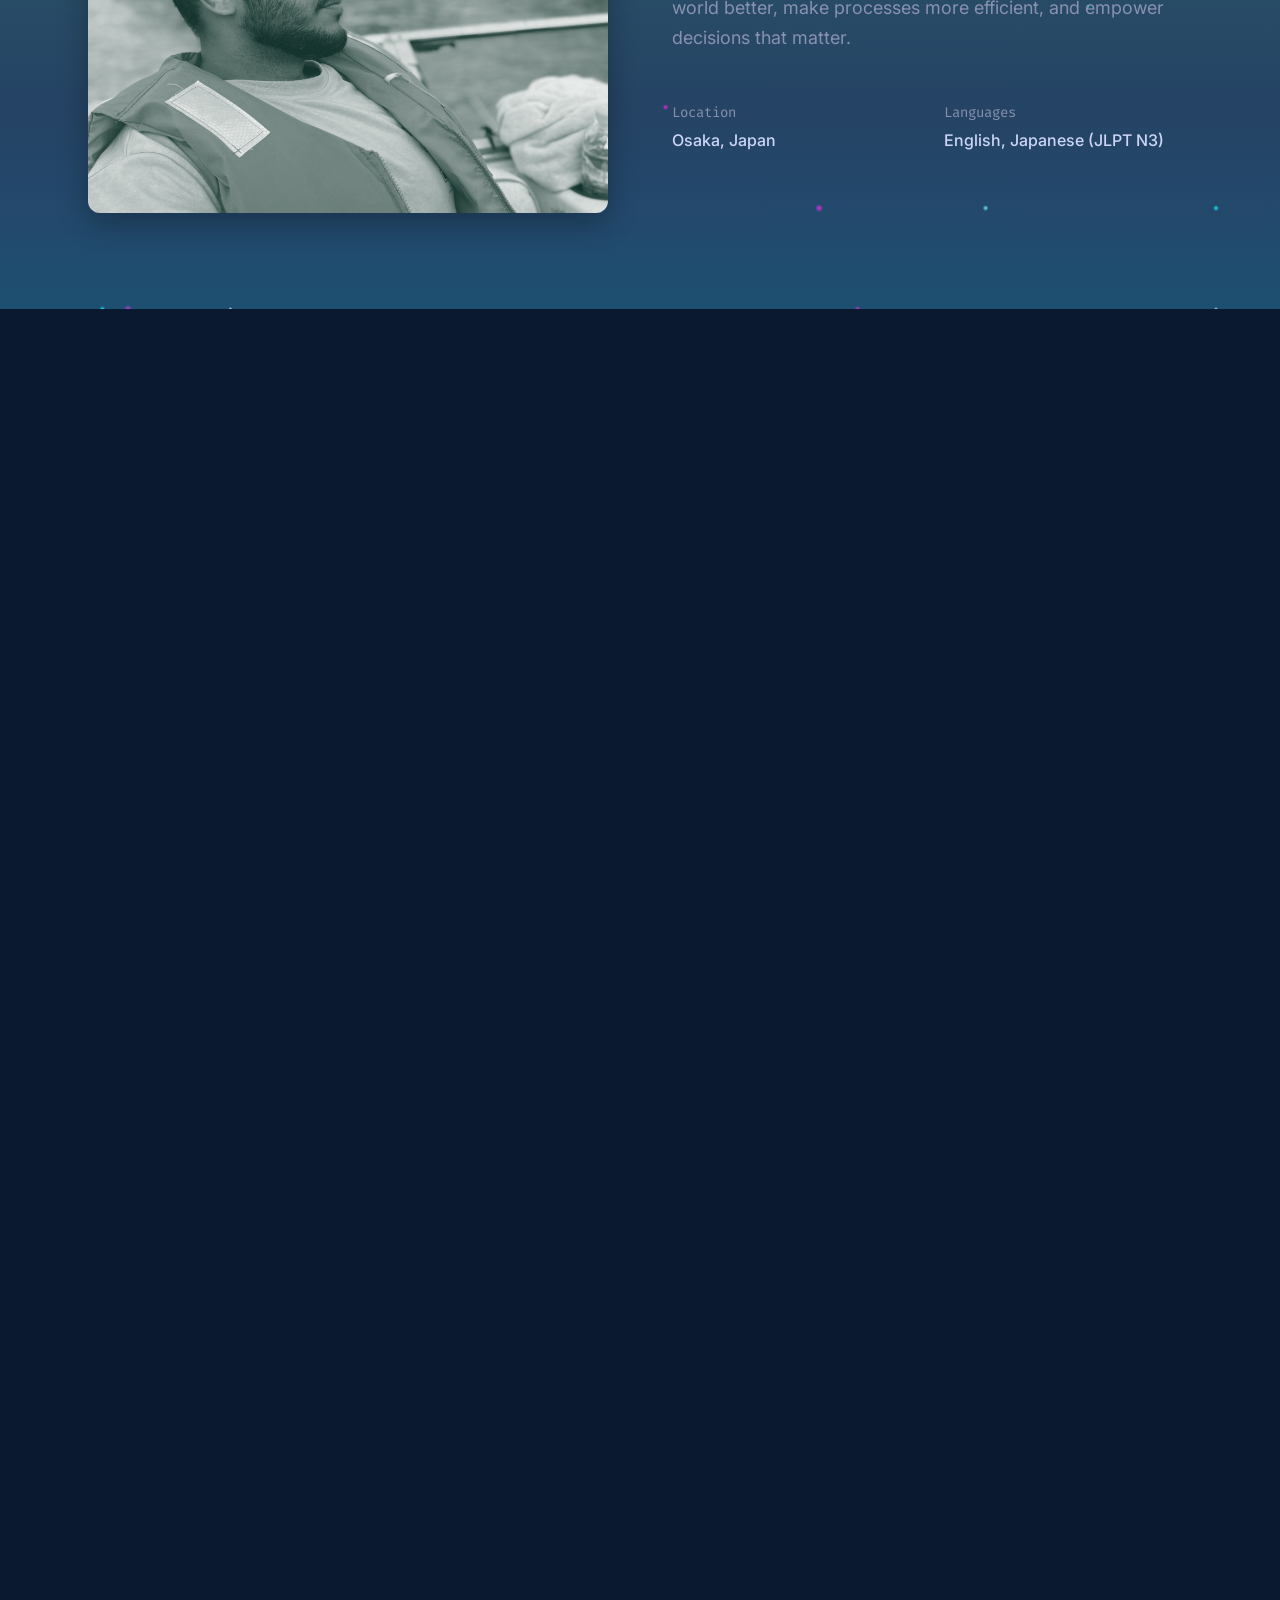
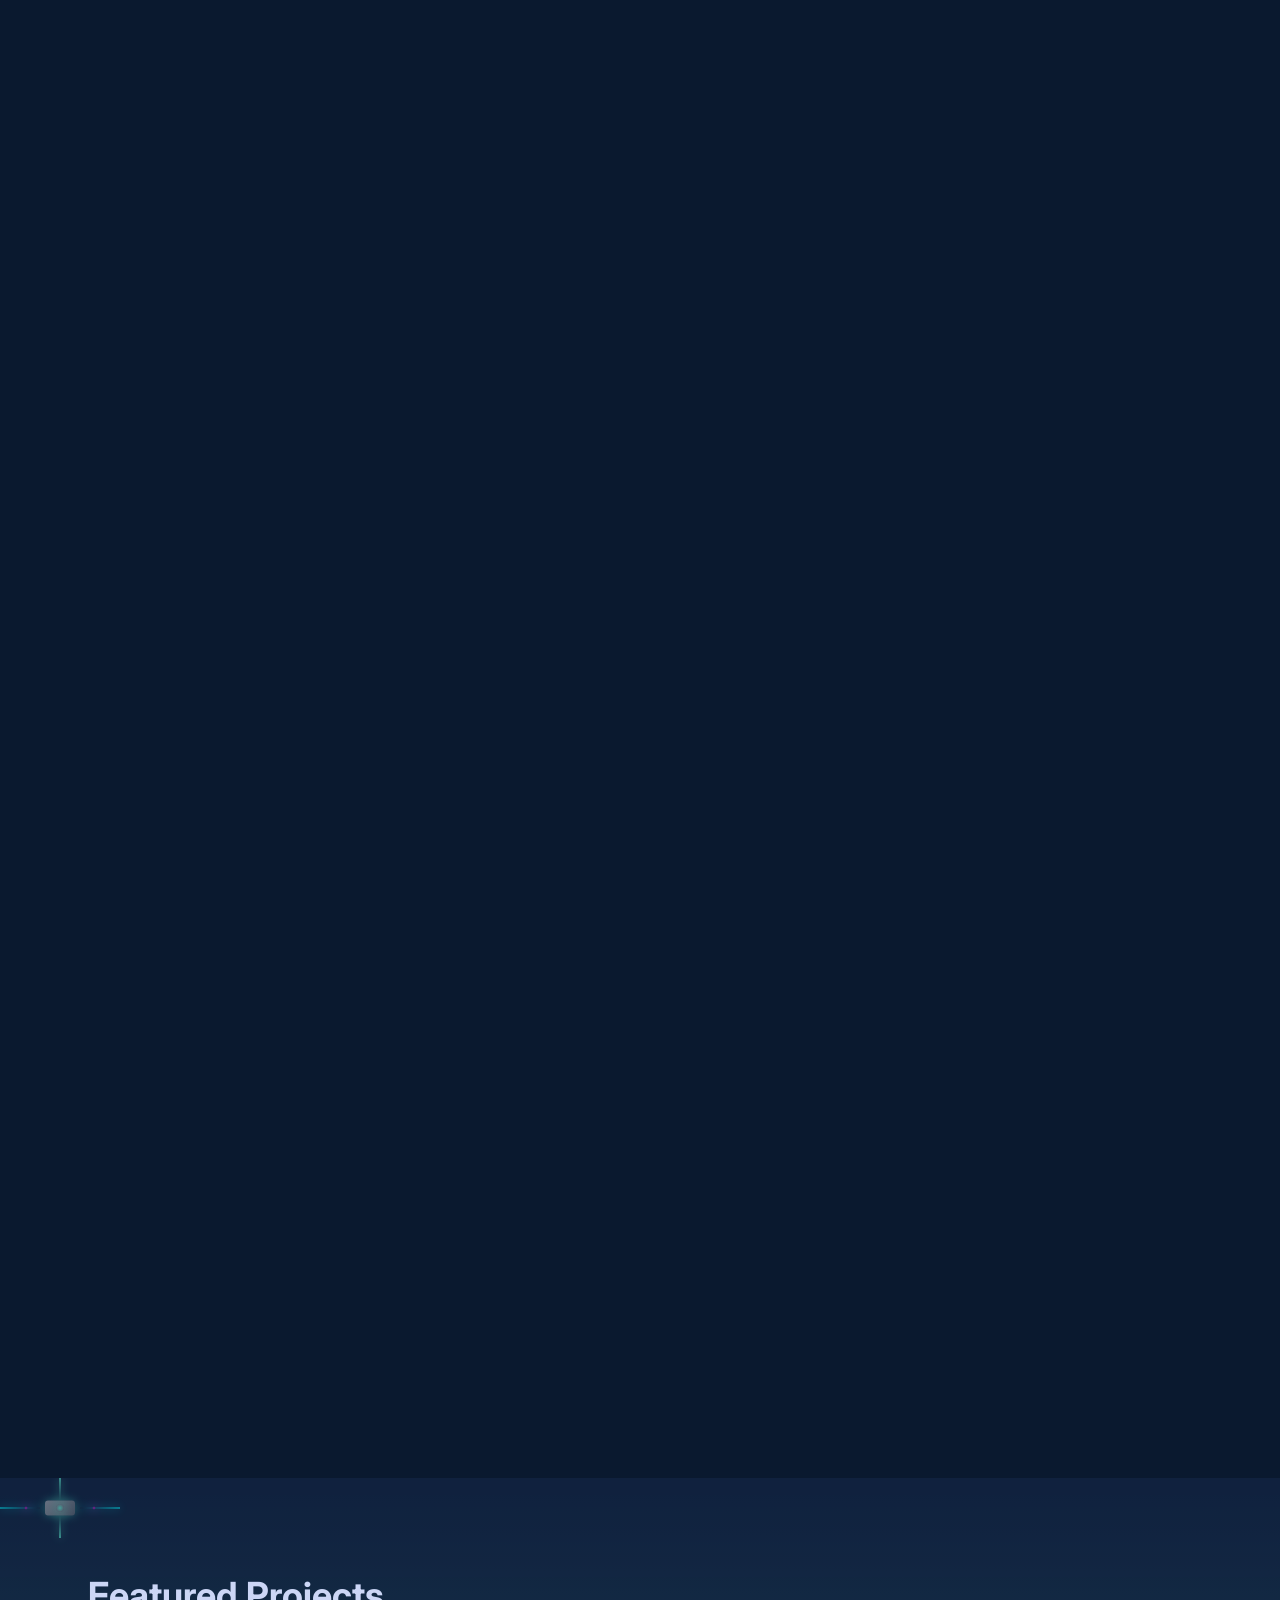
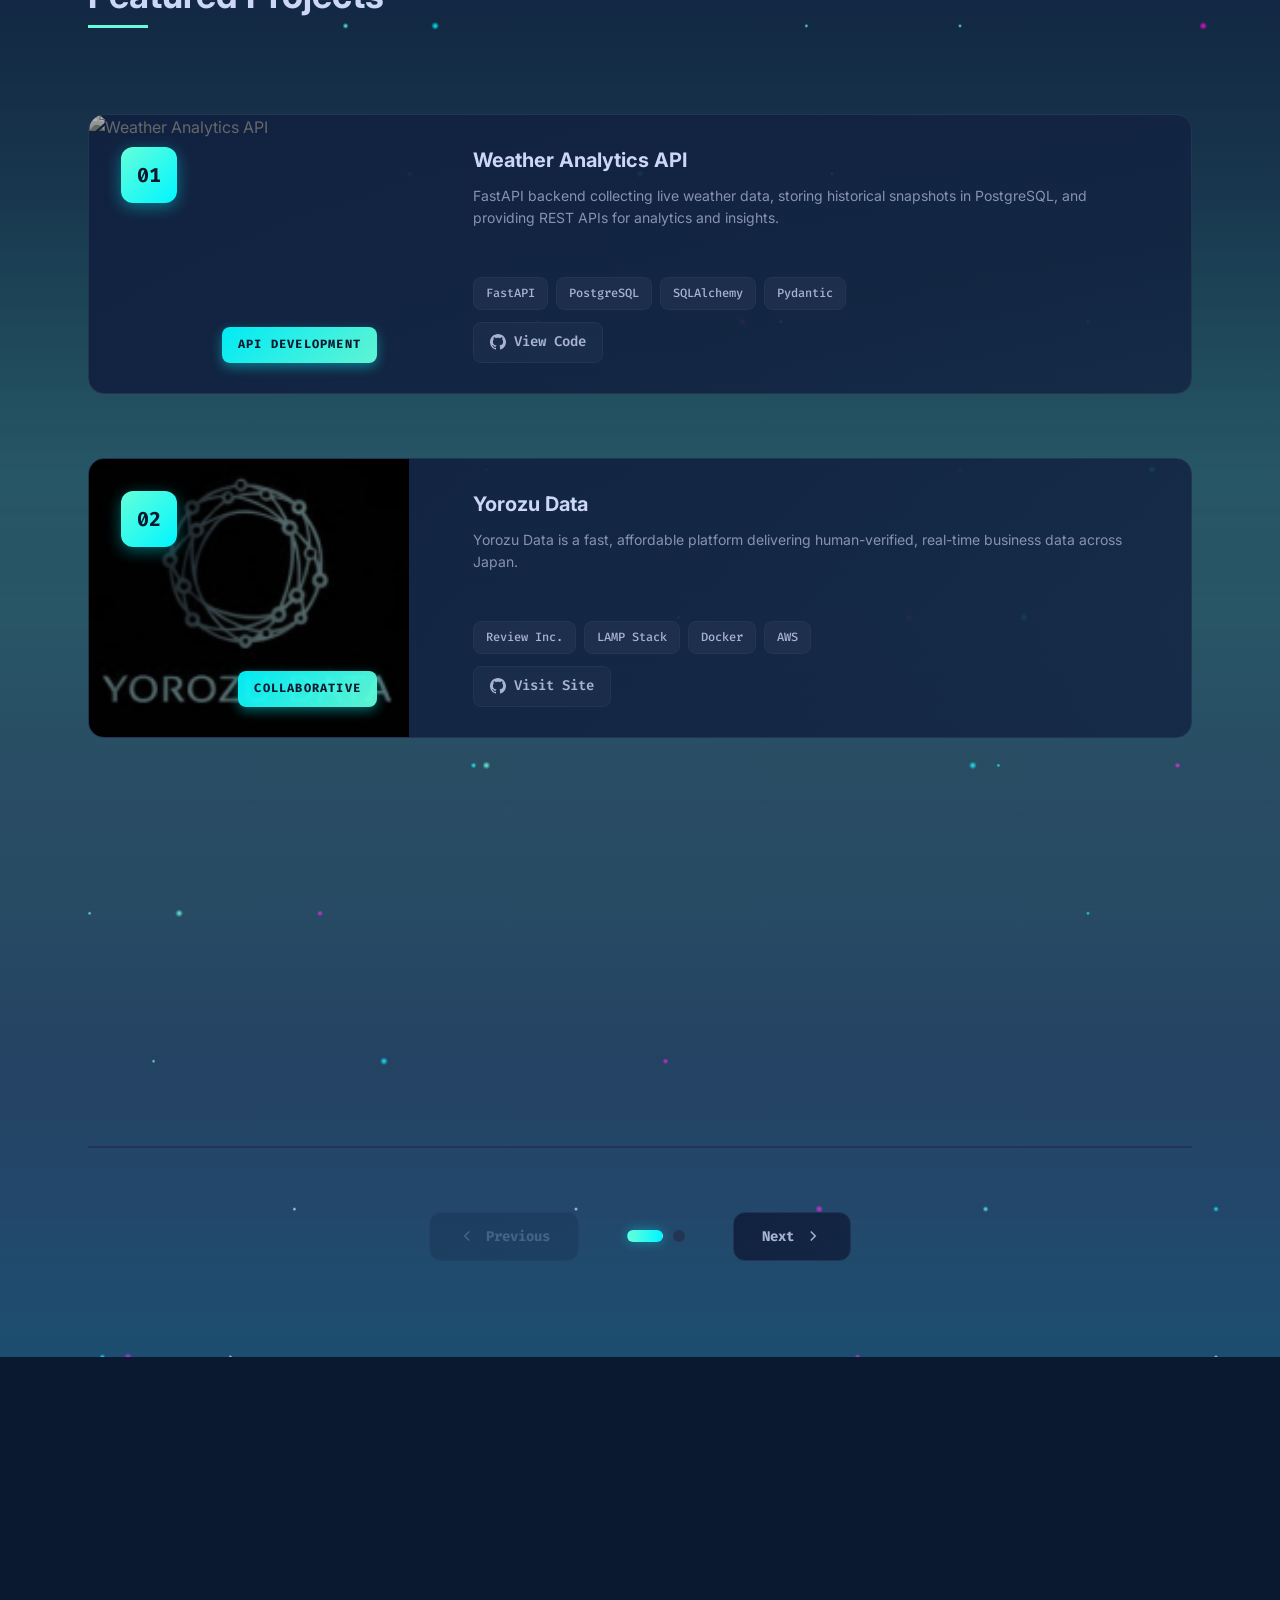
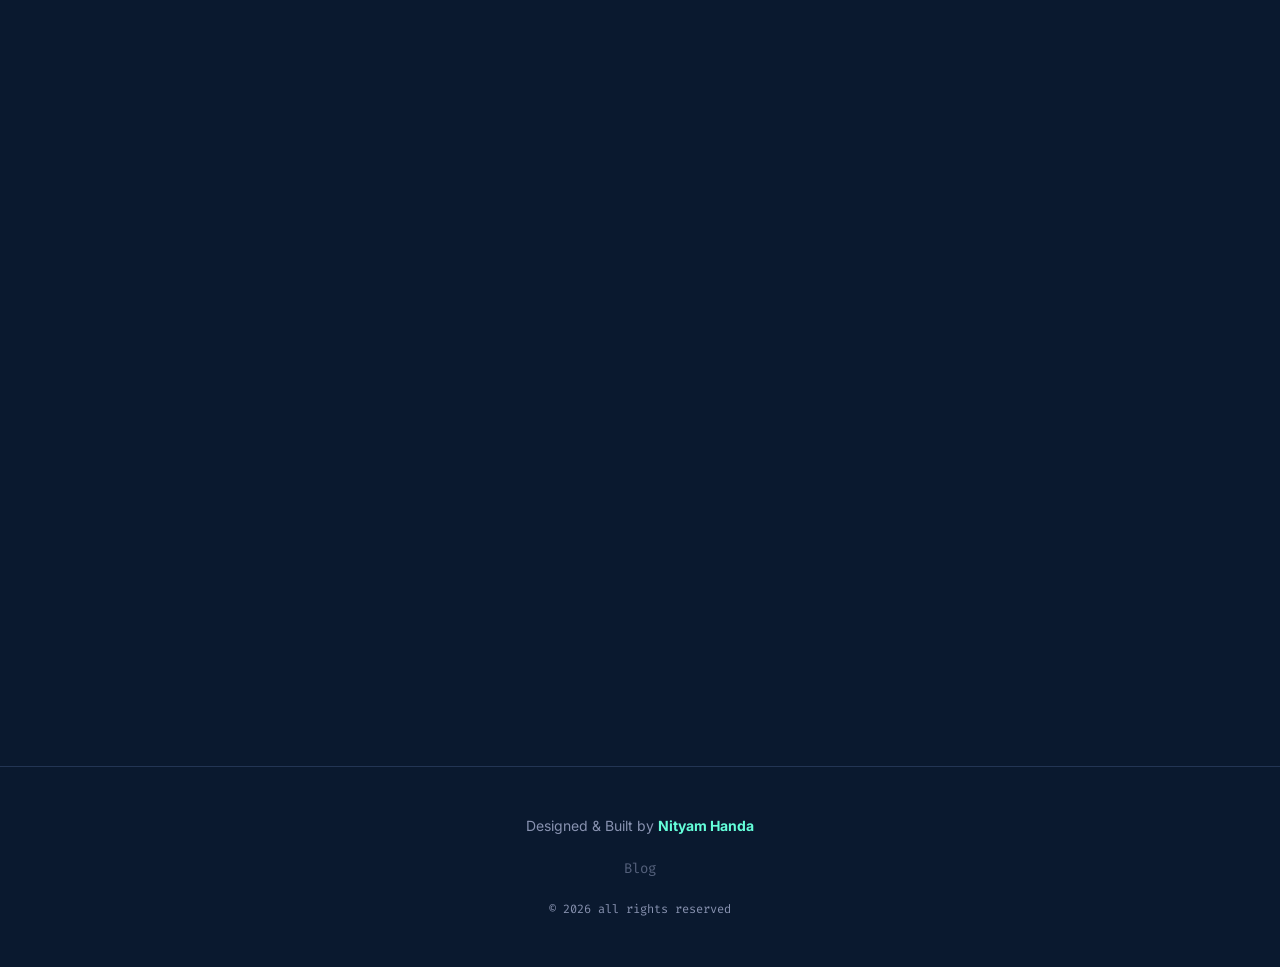
==== commit e7b5bb4b: "added new features" ====
--- a/index.html
+++ b/index.html
@@ -90,36 +90,20 @@
                                     </svg>
                                 </span>
                                 <div>
-                                    <span class="resume-item-title">English Resume</span>
-                                    <span class="resume-item-desc">English version</span>
+                                    <span class="resume-item-title">CV</span>
+                                    <span class="resume-item-desc">Download PDF</span>
                                 </div>
                             </a>
-                            <a href="assets/resume/Nityam_履歴書.pdf" download="Nityam_履歴書.pdf" class="resume-dropdown-item">
+                            <a href="#" class="resume-dropdown-item resume-dropdown-item-locked" id="japanese-docs-trigger">
                                 <span class="resume-item-icon">
                                     <svg xmlns="http://www.w3.org/2000/svg" viewBox="0 0 24 24" fill="none" stroke="currentColor" stroke-width="2" stroke-linecap="round" stroke-linejoin="round">
-                                        <path d="M14 2H6a2 2 0 0 0-2 2v16a2 2 0 0 0 2 2h12a2 2 0 0 0 2-2V8z"></path>
-                                        <polyline points="14 2 14 8 20 8"></polyline>
-                                        <line x1="16" y1="13" x2="8" y2="13"></line>
-                                        <line x1="16" y1="17" x2="8" y2="17"></line>
-                                        <line x1="10" y1="9" x2="8" y2="9"></line>
+                                        <rect x="3" y="11" width="18" height="11" rx="2" ry="2"></rect>
+                                        <path d="M7 11V7a5 5 0 0 1 10 0v4"></path>
                                     </svg>
                                 </span>
                                 <div>
-                                    <span class="resume-item-title">履歴書 (Japanese Resume)</span>
-                                    <span class="resume-item-desc">Japanese resume format</span>
-                                </div>
-                            </a>
-                            <a href="assets/resume/Nityam_スキルシート.pdf" download="Nityam_スキルシート.pdf" class="resume-dropdown-item">
-                                <span class="resume-item-icon">
-                                    <svg xmlns="http://www.w3.org/2000/svg" viewBox="0 0 24 24" fill="none" stroke="currentColor" stroke-width="2" stroke-linecap="round" stroke-linejoin="round">
-                                        <line x1="18" y1="20" x2="18" y2="10"></line>
-                                        <line x1="12" y1="20" x2="12" y2="4"></line>
-                                        <line x1="6" y1="20" x2="6" y2="14"></line>
-                                    </svg>
-                                </span>
-                                <div>
-                                    <span class="resume-item-title">スキルシート (Skill Sheet)</span>
-                                    <span class="resume-item-desc">Japanese skill sheet</span>
+                                    <span class="resume-item-title">Japanese Resume + Skill Sheet</span>
+                                    <span class="resume-item-desc">履歴書 + スキルシート (Email required)</span>
                                 </div>
                             </a>
                         </div>
@@ -317,10 +301,6 @@
                             <span class="info-value">Osaka, Japan</span>
                         </div>
                         <div class="info-item">
-                            <span class="info-label">Email</span>
-                            <a href="mailto:nityamhanda01@gmail.com" class="info-value">nityamhanda01@gmail.com</a>
-                        </div>
-                        <div class="info-item">
                             <span class="info-label">Languages</span>
                             <span class="info-value">English, Japanese (JLPT N3)</span>
                         </div>
@@ -852,9 +832,89 @@
             <p class="footer-text">
                 Designed & Built by <strong>Nityam Handa</strong>
             </p>
+            <div class="footer-links">
+                <a href="#" class="footer-blog-link" id="blog-link-trigger">Blog</a>
+            </div>
             <p class="footer-copyright">© 2026 all rights reserved</p>
         </div>
     </footer>
+
+    <!-- Japanese Documents Modal -->
+    <div class="modal-overlay" id="japanese-docs-modal">
+        <div class="modal-content">
+            <button class="modal-close" id="modal-close-btn" aria-label="Close modal">
+                <svg xmlns="http://www.w3.org/2000/svg" viewBox="0 0 24 24" fill="none" stroke="currentColor" stroke-width="2" stroke-linecap="round" stroke-linejoin="round">
+                    <line x1="18" y1="6" x2="6" y2="18"></line>
+                    <line x1="6" y1="6" x2="18" y2="18"></line>
+                </svg>
+            </button>
+            <div class="modal-header">
+                <div class="modal-icon">
+                    <svg xmlns="http://www.w3.org/2000/svg" viewBox="0 0 24 24" fill="none" stroke="currentColor" stroke-width="2" stroke-linecap="round" stroke-linejoin="round">
+                        <rect x="3" y="11" width="18" height="11" rx="2" ry="2"></rect>
+                        <path d="M7 11V7a5 5 0 0 1 10 0v4"></path>
+                    </svg>
+                </div>
+                <h2 class="modal-title">Access Required</h2>
+            </div>
+            <div class="modal-body">
+                <p class="modal-message">
+                    These documents contain personal information. To protect my privacy, please contact me via email to request access to my Japanese Resume (履歴書) and Skill Sheet (スキルシート).
+                </p>
+                <p class="modal-submessage">
+                    I will promptly provide both documents upon receiving your request. Thank you for your understanding.
+                </p>
+                <div class="modal-email-section">
+                    <a href="mailto:nityamhanda01@gmail.com?subject=Request for Japanese Resume/Skill Sheet" class="modal-email-btn">
+                        <svg xmlns="http://www.w3.org/2000/svg" viewBox="0 0 24 24" fill="none" stroke="currentColor" stroke-width="2" stroke-linecap="round" stroke-linejoin="round">
+                            <path d="M4 4h16c1.1 0 2 .9 2 2v12c0 1.1-.9 2-2 2H4c-1.1 0-2-.9-2-2V6c0-1.1.9-2 2-2z"></path>
+                            <polyline points="22,6 12,13 2,6"></polyline>
+                        </svg>
+                        <span>Contact via Email</span>
+                    </a>
+                </div>
+            </div>
+        </div>
+    </div>
+
+    <!-- Blog Coming Soon Modal -->
+    <div class="modal-overlay" id="blog-modal">
+        <div class="modal-content">
+            <button class="modal-close" id="blog-modal-close-btn" aria-label="Close modal">
+                <svg xmlns="http://www.w3.org/2000/svg" viewBox="0 0 24 24" fill="none" stroke="currentColor" stroke-width="2" stroke-linecap="round" stroke-linejoin="round">
+                    <line x1="18" y1="6" x2="6" y2="18"></line>
+                    <line x1="6" y1="6" x2="18" y2="18"></line>
+                </svg>
+            </button>
+            <div class="modal-header">
+                <div class="modal-icon">
+                    <svg xmlns="http://www.w3.org/2000/svg" viewBox="0 0 24 24" fill="none" stroke="currentColor" stroke-width="2" stroke-linecap="round" stroke-linejoin="round">
+                        <path d="M4 19.5A2.5 2.5 0 0 0 6.5 17H20"></path>
+                        <path d="M6.5 2H20v20H6.5A2.5 2.5 0 0 1 4 19.5v-15A2.5 2.5 0 0 1 6.5 2z"></path>
+                    </svg>
+                </div>
+                <h2 class="modal-title">Blog Coming Soon</h2>
+            </div>
+            <div class="modal-body">
+                <p class="modal-message">
+                    I'm currently working on my personal blog where I'll share insights on technology, development, and my journey. Stay tuned!
+                </p>
+                <p class="modal-submessage">
+                    Follow my work and updates on my personal website.
+                </p>
+                <div class="modal-email-section">
+                    <a href="#" class="modal-email-btn" id="blog-website-link" target="_blank" rel="noopener noreferrer">
+                        <svg xmlns="http://www.w3.org/2000/svg" viewBox="0 0 24 24" fill="none" stroke="currentColor" stroke-width="2" stroke-linecap="round" stroke-linejoin="round">
+                            <path d="M18 13v6a2 2 0 0 1-2 2H5a2 2 0 0 1-2-2V8a2 2 0 0 1 2-2h6"></path>
+                            <polyline points="15 3 21 3 21 9"></polyline>
+                            <line x1="10" y1="14" x2="21" y2="3"></line>
+                        </svg>
+                        <span>Visit My Website</span>
+                    </a>
+                </div>
+            </div>
+        </div>
+    </div>
 
     <!-- JavaScript -->
     <script src="js/script.js"></script>
--- a/css/style.css
+++ b/css/style.css
@@ -800,6 +800,230 @@
 .resume-dropdown-item:hover .resume-item-desc {
     color: var(--accent);
     opacity: 1;
+}
+
+/* Locked Resume Item */
+.resume-dropdown-item-locked {
+    cursor: pointer;
+    position: relative;
+}
+
+.resume-dropdown-item-locked:hover {
+    background: rgba(100, 255, 218, 0.15);
+}
+
+.resume-dropdown-item-locked .resume-item-icon {
+    color: var(--accent);
+    filter: drop-shadow(0 0 4px rgba(100, 255, 218, 0.5));
+}
+
+.resume-dropdown-item-locked:hover .resume-item-icon {
+    transform: scale(1.15);
+    filter: drop-shadow(0 0 8px rgba(100, 255, 218, 0.8));
+}
+
+.resume-dropdown-item-locked .resume-item-desc {
+    color: var(--accent);
+    opacity: 0.9;
+}
+
+/* Modal Styles */
+.modal-overlay {
+    position: fixed;
+    top: 0;
+    left: 0;
+    width: 100%;
+    height: 100%;
+    background: rgba(10, 25, 47, 0.85);
+    backdrop-filter: blur(8px);
+    display: flex;
+    align-items: center;
+    justify-content: center;
+    z-index: 10000;
+    opacity: 0;
+    visibility: hidden;
+    transition: all var(--transition-base);
+}
+
+.modal-overlay.active {
+    opacity: 1;
+    visibility: visible;
+}
+
+.modal-content {
+    position: relative;
+    background: linear-gradient(135deg, var(--dark-navy) 0%, var(--light-navy) 100%);
+    border: 2px solid var(--accent);
+    border-radius: var(--radius-xl);
+    box-shadow: 
+        0 20px 60px rgba(0, 0, 0, 0.5),
+        0 0 40px rgba(100, 255, 218, 0.2),
+        inset 0 0 20px rgba(100, 255, 218, 0.05);
+    max-width: 500px;
+    width: 90%;
+    max-height: 90vh;
+    overflow-y: auto;
+    padding: var(--spacing-2xl);
+    transform: scale(0.9) translateY(20px);
+    transition: all var(--transition-base);
+}
+
+.modal-overlay.active .modal-content {
+    transform: scale(1) translateY(0);
+}
+
+.modal-close {
+    position: absolute;
+    top: 1rem;
+    right: 1rem;
+    width: 36px;
+    height: 36px;
+    display: flex;
+    align-items: center;
+    justify-content: center;
+    background: rgba(100, 255, 218, 0.1);
+    border: 1px solid var(--accent);
+    border-radius: 50%;
+    color: var(--accent);
+    cursor: pointer;
+    transition: all var(--transition-base);
+    z-index: 10;
+}
+
+.modal-close:hover {
+    background: rgba(100, 255, 218, 0.2);
+    transform: rotate(90deg) scale(1.1);
+    box-shadow: 0 0 12px rgba(100, 255, 218, 0.5);
+}
+
+.modal-close svg {
+    width: 20px;
+    height: 20px;
+    stroke: currentColor;
+}
+
+.modal-header {
+    text-align: center;
+    margin-bottom: var(--spacing-xl);
+}
+
+.modal-icon {
+    width: 64px;
+    height: 64px;
+    margin: 0 auto var(--spacing-md);
+    display: flex;
+    align-items: center;
+    justify-content: center;
+    background: rgba(100, 255, 218, 0.1);
+    border: 2px solid var(--accent);
+    border-radius: 50%;
+    color: var(--accent);
+    filter: drop-shadow(0 0 12px rgba(100, 255, 218, 0.5));
+}
+
+.modal-icon svg {
+    width: 32px;
+    height: 32px;
+    stroke: currentColor;
+}
+
+.modal-title {
+    font-size: var(--fs-2xl);
+    color: var(--lightest-slate);
+    font-weight: 600;
+    margin: 0;
+}
+
+.modal-body {
+    text-align: center;
+}
+
+.modal-message {
+    font-size: var(--fs-md);
+    color: var(--light-slate);
+    line-height: 1.7;
+    margin-bottom: var(--spacing-md);
+}
+
+.modal-submessage {
+    font-size: var(--fs-sm);
+    color: var(--slate);
+    line-height: 1.6;
+    margin-bottom: var(--spacing-xl);
+    opacity: 0.9;
+}
+
+.modal-email-section {
+    margin-top: var(--spacing-xl);
+    padding-top: var(--spacing-xl);
+    border-top: 1px solid rgba(100, 255, 218, 0.2);
+}
+
+.modal-email-btn {
+    display: inline-flex;
+    align-items: center;
+    gap: var(--spacing-sm);
+    padding: var(--spacing-md) var(--spacing-xl);
+    background: linear-gradient(135deg, rgba(100, 255, 218, 0.1) 0%, rgba(100, 255, 218, 0.05) 100%);
+    border: 2px solid var(--accent);
+    border-radius: var(--radius-md);
+    color: var(--accent);
+    font-weight: 600;
+    font-size: var(--fs-md);
+    text-decoration: none;
+    transition: all var(--transition-base);
+    margin-bottom: var(--spacing-md);
+    box-shadow: 0 4px 12px rgba(0, 0, 0, 0.2);
+}
+
+.modal-email-btn:hover {
+    background: linear-gradient(135deg, rgba(100, 255, 218, 0.2) 0%, rgba(100, 255, 218, 0.1) 100%);
+    transform: translateY(-2px);
+    box-shadow: 
+        0 8px 20px rgba(0, 0, 0, 0.3),
+        0 0 20px rgba(100, 255, 218, 0.3);
+}
+
+.modal-email-btn svg {
+    width: 20px;
+    height: 20px;
+    stroke: currentColor;
+}
+
+.modal-email-text {
+    font-family: var(--font-mono);
+    font-size: var(--fs-sm);
+    color: var(--accent);
+    margin: 0;
+    opacity: 0.9;
+}
+
+/* Mobile Modal Adjustments */
+@media (max-width: 768px) {
+    .modal-content {
+        padding: var(--spacing-xl);
+        width: 95%;
+        max-height: 85vh;
+    }
+    
+    .modal-icon {
+        width: 56px;
+        height: 56px;
+    }
+    
+    .modal-icon svg {
+        width: 28px;
+        height: 28px;
+    }
+    
+    .modal-title {
+        font-size: var(--fs-xl);
+    }
+    
+    .modal-email-btn {
+        width: 100%;
+        justify-content: center;
+    }
 }
 
 /* Mobile dropdown adjustments */
@@ -1417,6 +1641,7 @@
 .timeline {
     position: relative;
     margin-top: var(--spacing-xl);
+    padding-left: var(--spacing-md);
 }
 
 .timeline::before {
@@ -1426,13 +1651,24 @@
     top: 0;
     bottom: 0;
     width: 2px;
-    background-color: var(--lightest-navy);
+    background: linear-gradient(
+        to bottom,
+        var(--accent) 0%,
+        var(--lightest-navy) 50%,
+        var(--lightest-navy) 100%
+    );
+    box-shadow: 0 0 8px rgba(100, 255, 218, 0.3);
 }
 
 .timeline-item {
     position: relative;
     padding-left: var(--spacing-2xl);
     margin-bottom: var(--spacing-2xl);
+    transition: transform var(--transition-base);
+}
+
+.timeline-item:hover {
+    transform: translateX(4px);
 }
 
 .timeline-item:last-child {
@@ -1441,57 +1677,136 @@
 
 .timeline-marker {
     position: absolute;
-    left: -6px;
+    left: -9px;
     top: 0;
-    width: 14px;
-    height: 14px;
+    width: 18px;
+    height: 18px;
     border-radius: 50%;
     background-color: var(--accent);
-    border: 3px solid var(--dark-navy);
+    border: 4px solid var(--dark-navy);
+    box-shadow: 
+        0 0 0 2px rgba(100, 255, 218, 0.3),
+        0 0 12px rgba(100, 255, 218, 0.5),
+        0 2px 8px rgba(0, 0, 0, 0.3);
+    z-index: 10;
+    transition: all var(--transition-base);
+}
+
+.timeline-item:hover .timeline-marker {
+    transform: scale(1.15);
+    box-shadow: 
+        0 0 0 3px rgba(100, 255, 218, 0.4),
+        0 0 20px rgba(100, 255, 218, 0.7),
+        0 4px 12px rgba(0, 0, 0, 0.4);
 }
 
 .timeline-content {
-    background-color: var(--dark-navy);
-    padding: var(--spacing-lg);
+    background: linear-gradient(
+        135deg,
+        var(--dark-navy) 0%,
+        var(--light-navy) 100%
+    );
+    padding: var(--spacing-xl);
     border-radius: var(--radius-lg);
-    border-left: 3px solid var(--accent);
+    border-left: 4px solid var(--accent);
+    box-shadow: 
+        0 4px 12px rgba(0, 0, 0, 0.2),
+        0 0 0 1px rgba(100, 255, 218, 0.1);
+    transition: all var(--transition-base);
+    position: relative;
+    overflow: hidden;
+}
+
+.timeline-content::before {
+    content: '';
+    position: absolute;
+    top: 0;
+    left: 0;
+    width: 4px;
+    height: 100%;
+    background: linear-gradient(
+        to bottom,
+        var(--accent),
+        transparent
+    );
+    opacity: 0;
+    transition: opacity var(--transition-base);
+}
+
+.timeline-item:hover .timeline-content {
+    transform: translateY(-2px);
+    box-shadow: 
+        0 8px 24px rgba(0, 0, 0, 0.3),
+        0 0 0 1px rgba(100, 255, 218, 0.2),
+        0 0 20px rgba(100, 255, 218, 0.1);
+    border-left-color: var(--accent);
+}
+
+.timeline-item:hover .timeline-content::before {
+    opacity: 1;
 }
 
 .timeline-date {
     font-family: var(--font-mono);
     font-size: var(--fs-sm);
     color: var(--accent);
-    margin-bottom: 0.5rem;
+    margin-bottom: var(--spacing-sm);
     display: block;
+    font-weight: 500;
+    letter-spacing: 0.5px;
+    text-transform: uppercase;
 }
 
 .timeline-title {
     font-size: var(--fs-xl);
     color: var(--lightest-slate);
-    margin-bottom: 0.5rem;
+    margin-bottom: var(--spacing-xs);
+    font-weight: 600;
+    line-height: 1.3;
+    letter-spacing: -0.3px;
 }
 
 .timeline-company {
     font-size: var(--fs-md);
     color: var(--light-slate);
     margin-bottom: var(--spacing-md);
+    font-weight: 500;
+    display: flex;
+    align-items: center;
+    gap: var(--spacing-xs);
+}
+
+.timeline-company::before {
+    content: '•';
+    color: var(--accent);
+    font-size: var(--fs-lg);
+    line-height: 1;
 }
 
 .timeline-description {
     padding-left: var(--spacing-md);
+    margin-top: var(--spacing-sm);
 }
 
 .timeline-description li {
     color: var(--slate);
-    margin-bottom: 0.75rem;
+    margin-bottom: var(--spacing-sm);
     position: relative;
+    line-height: 1.7;
+    padding-left: var(--spacing-xs);
 }
 
 .timeline-description li::before {
     content: '▹';
     color: var(--accent);
     position: absolute;
-    left: -1rem;
+    left: -1.25rem;
+    font-size: var(--fs-md);
+    line-height: 1.7;
+}
+
+.timeline-description li:last-child {
+    margin-bottom: 0;
 }
 
 /* Education */
@@ -2071,6 +2386,46 @@
 
 .footer-text strong {
     color: var(--accent);
+}
+
+.footer-links {
+    margin: var(--spacing-sm) 0;
+    display: flex;
+    justify-content: center;
+    gap: var(--spacing-md);
+}
+
+.footer-blog-link {
+    color: var(--slate);
+    font-size: var(--fs-sm);
+    font-family: var(--font-mono);
+    text-decoration: none;
+    opacity: 0.6;
+    transition: all var(--transition-base);
+    position: relative;
+    padding: 0.25rem 0.5rem;
+}
+
+.footer-blog-link:hover {
+    opacity: 1;
+    color: var(--accent);
+    transform: translateY(-2px);
+}
+
+.footer-blog-link::after {
+    content: '';
+    position: absolute;
+    bottom: 0;
+    left: 50%;
+    width: 0;
+    height: 1px;
+    background: var(--accent);
+    transition: all var(--transition-base);
+    transform: translateX(-50%);
+}
+
+.footer-blog-link:hover::after {
+    width: 100%;
 }
 
 .footer-copyright {
@@ -2335,12 +2690,30 @@
         grid-template-columns: 1fr;
     }
     
+    .timeline {
+        padding-left: var(--spacing-md);
+    }
+    
     .timeline::before {
         left: 8px;
     }
     
     .timeline-item {
         padding-left: var(--spacing-lg);
+    }
+    
+    .timeline-marker {
+        left: -1px;
+        width: 16px;
+        height: 16px;
+    }
+    
+    .timeline-content {
+        padding: var(--spacing-lg);
+    }
+    
+    .timeline-item:hover {
+        transform: translateX(2px);
     }
     
     .hero-cta {
